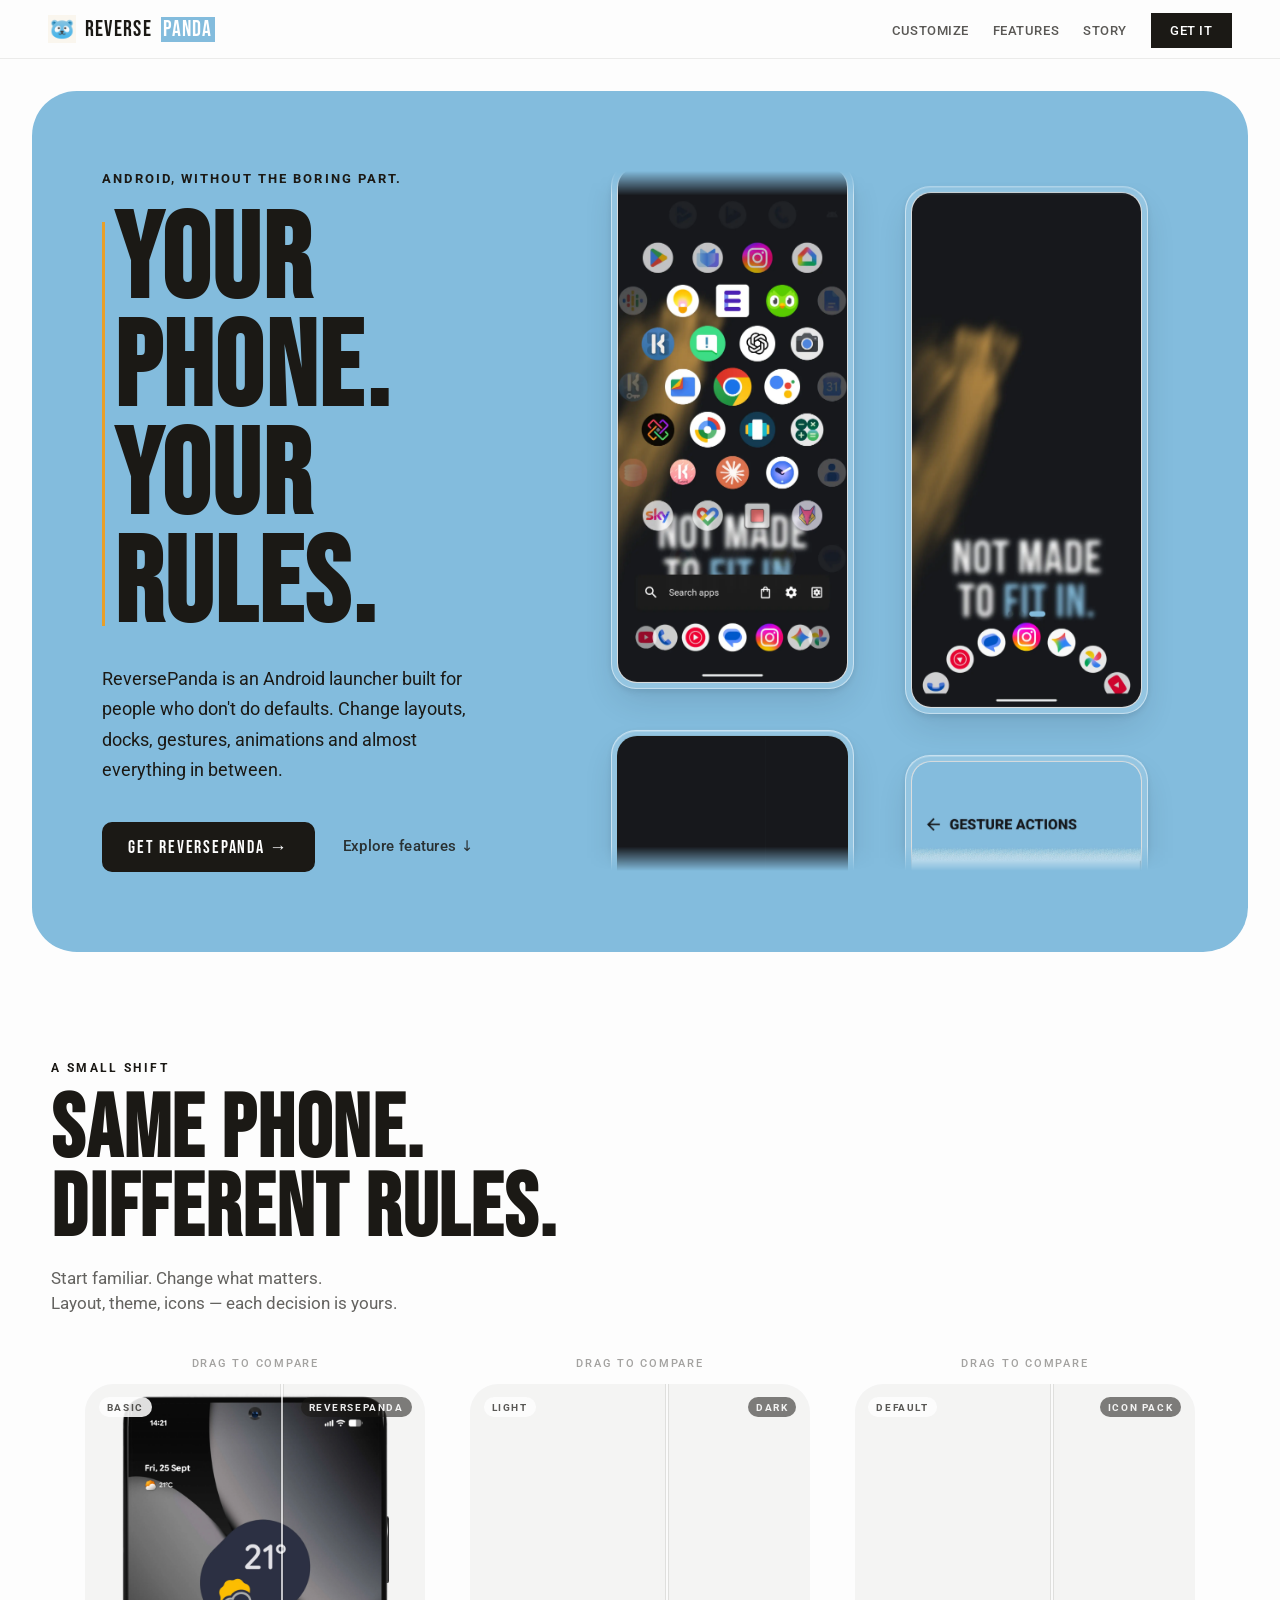
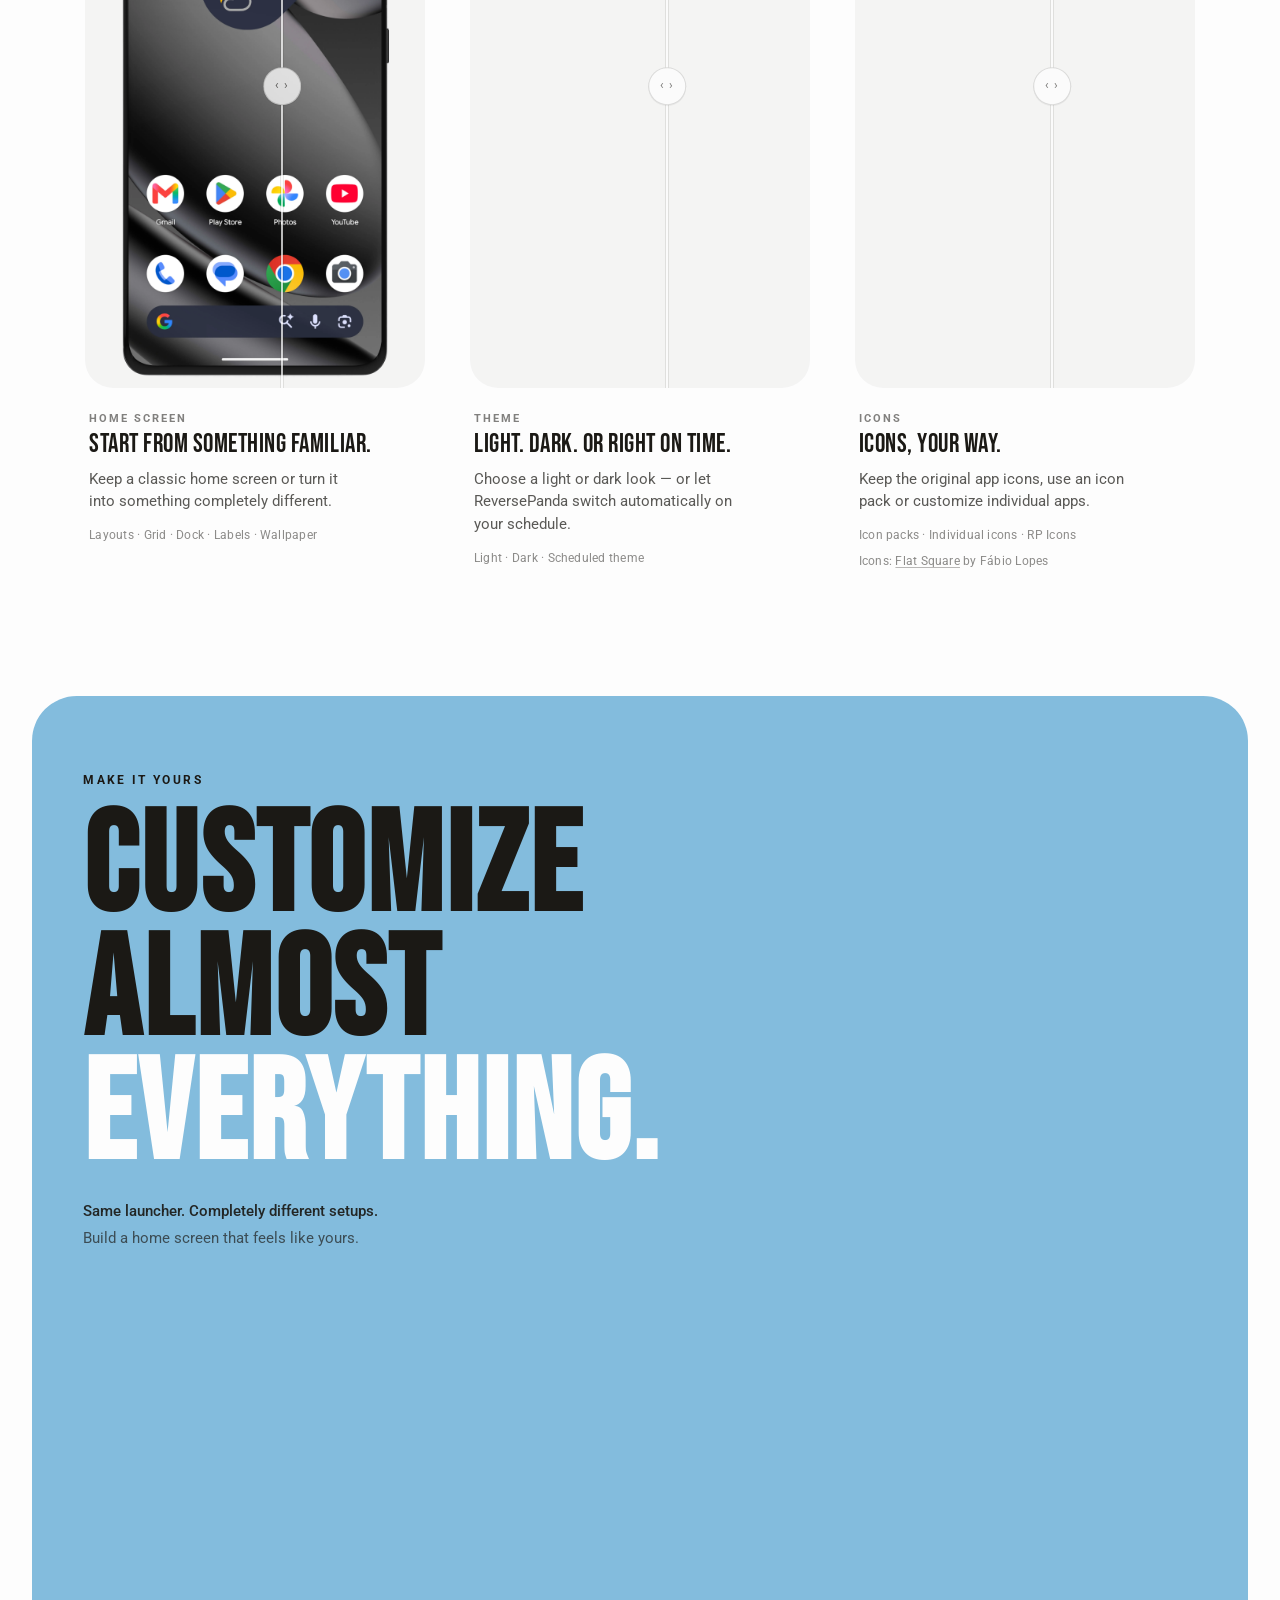
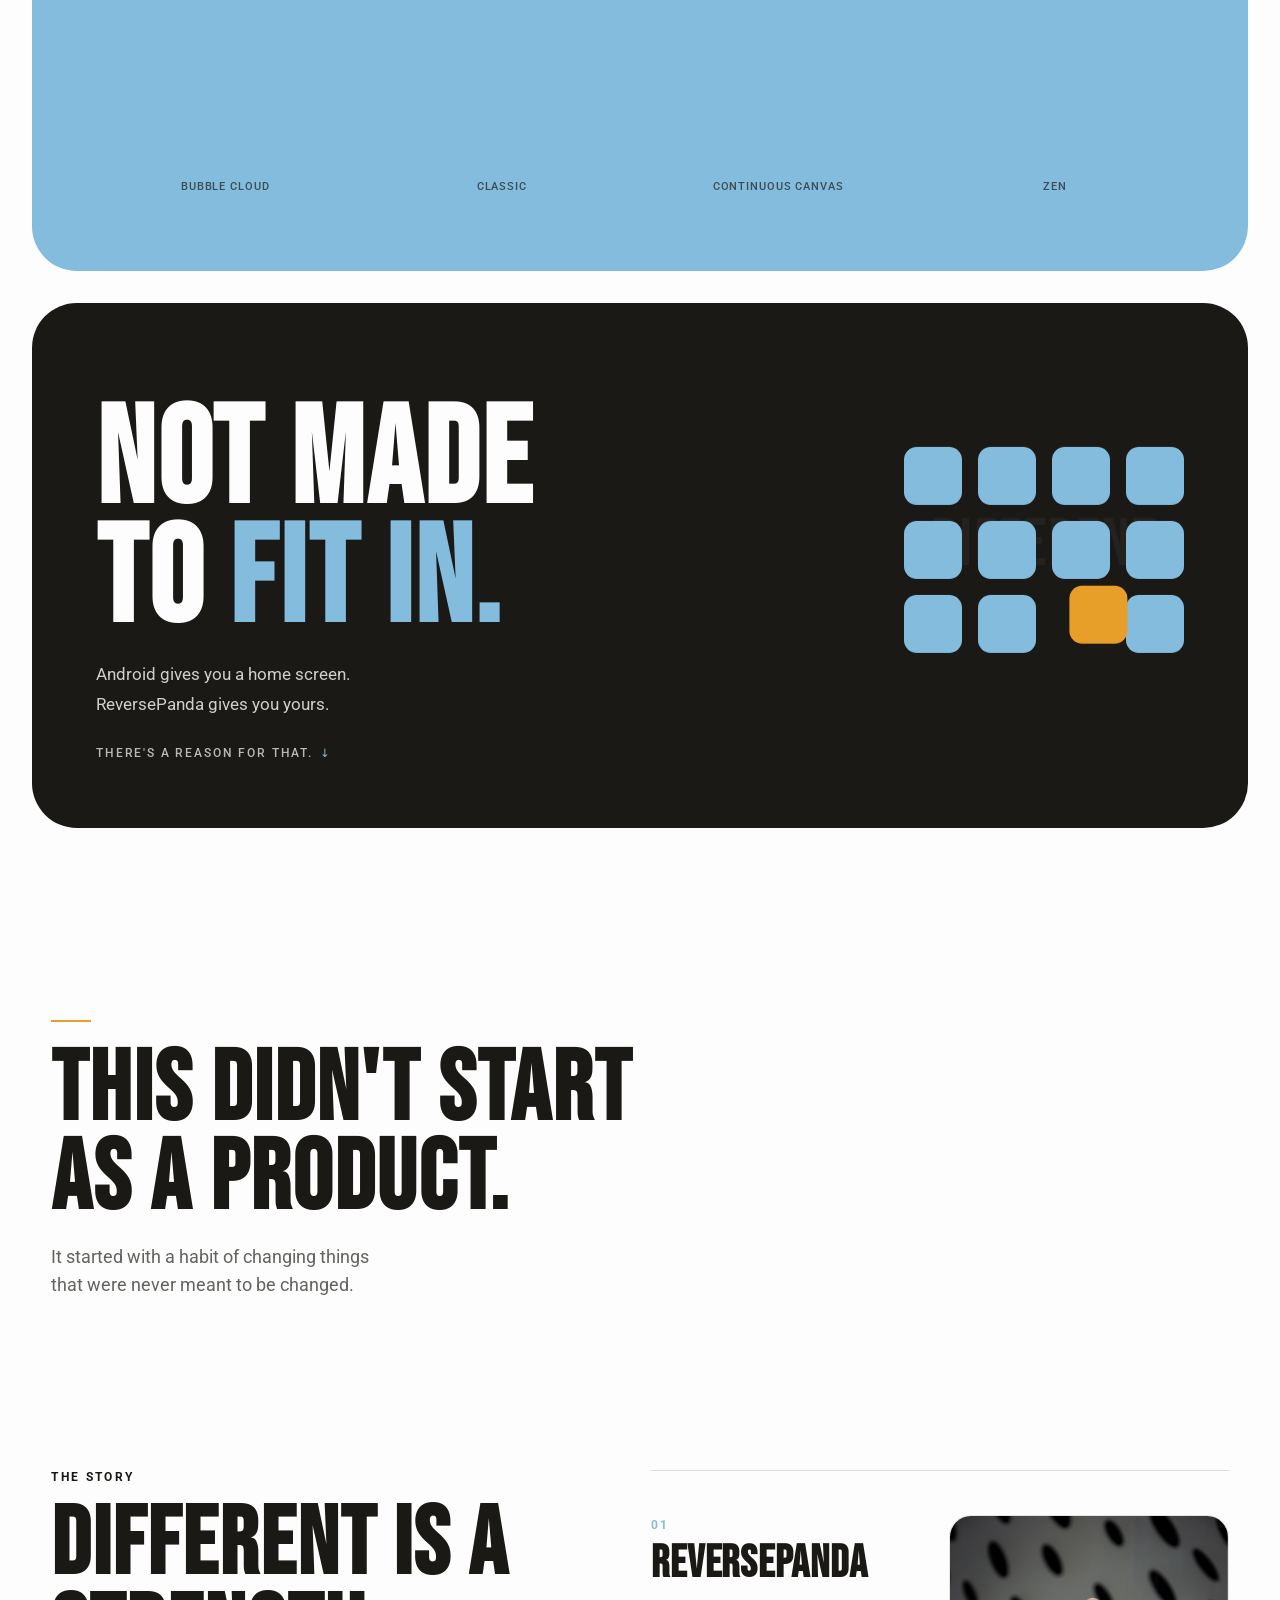
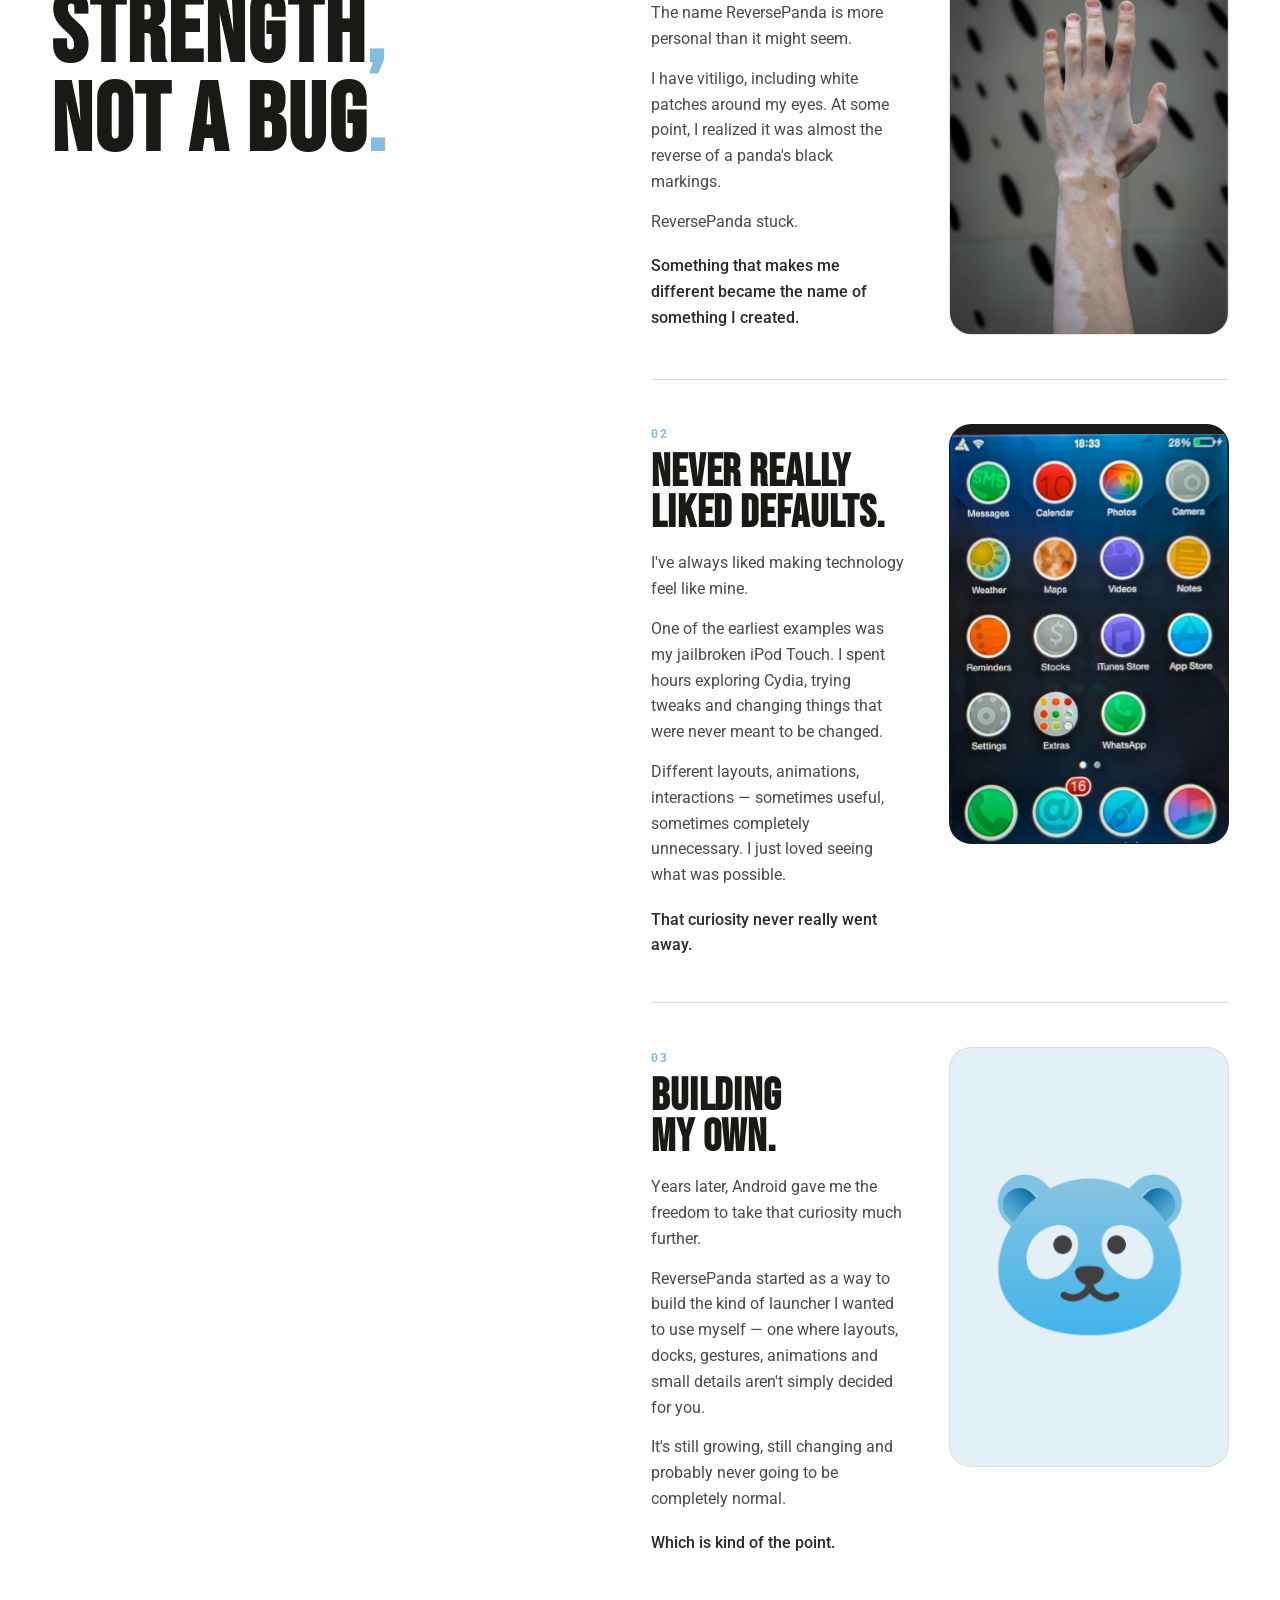
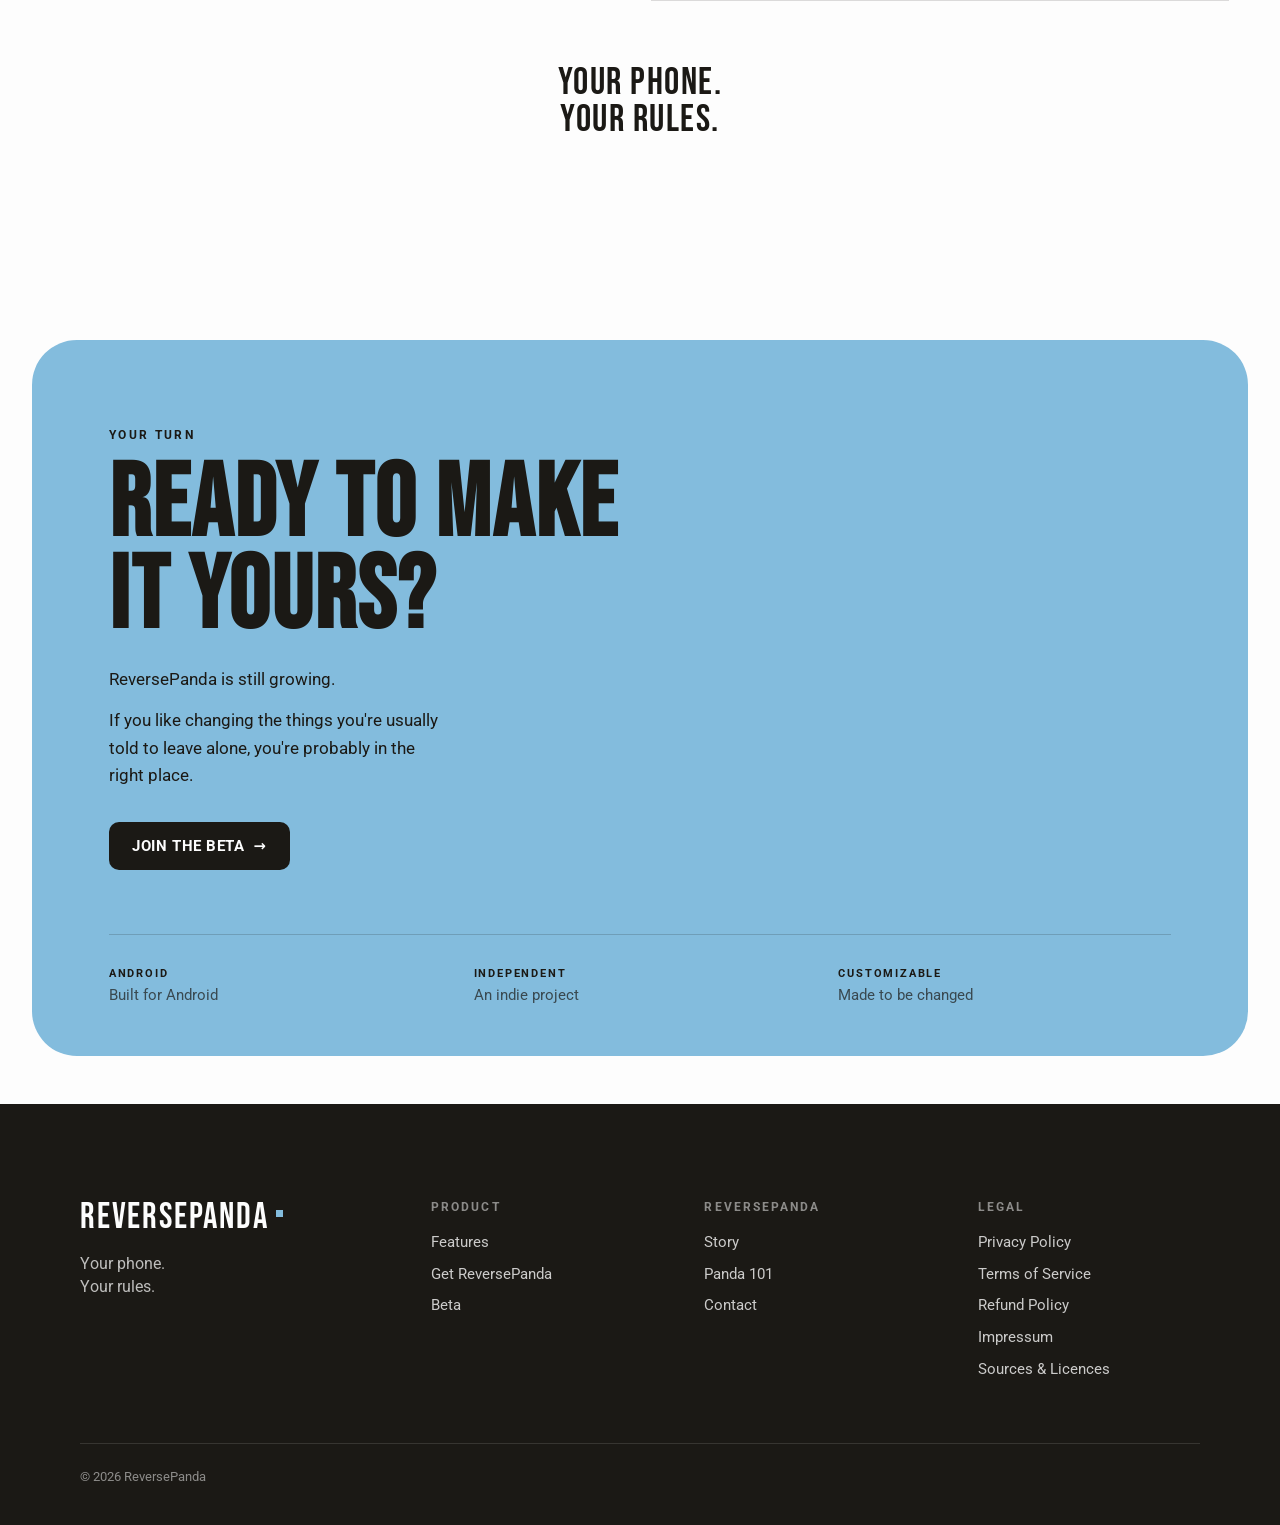
==== index.html @ a8853a71 "feat: add terms of service and refund policy for one-time Pro purchase Co-authored-by: Cursor <curso" ====
<!DOCTYPE html>
<html lang="en">
<head>
  <meta charset="UTF-8">
  <meta name="viewport" content="width=device-width, initial-scale=1.0">
  <title>ReversePanda – Your Phone. Your Rules.</title>
  <meta name="description" content="ReversePanda is an Android launcher built for people who don't do defaults. Change layouts, docks, gestures, animations and almost everything in between.">
  <meta name="theme-color" content="#FDFDFD">
  <link rel="icon" type="image/png" href="assets/logo/reverse-panda-logo.png">
  <link rel="apple-touch-icon" href="assets/logo/reverse-panda-logo.png">
  <link rel="preload" href="assets/fonts/bebasneue-JTUSjIg69CK48gW7PXoo9Wlhyw.woff2" as="font" type="font/woff2" crossorigin>
  <link rel="preload" href="assets/fonts/roboto-KFO7CnqEu92Fr1ME7kSn66aGLdTylUAMa3yUBA.woff2" as="font" type="font/woff2" crossorigin>
  <link rel="stylesheet" href="assets/fonts/fonts.css">
  <link rel="stylesheet" href="styles.css">
  <script>document.documentElement.classList.add("js");</script>
</head>
<body>

  <a class="skip-link" href="#main-content">Skip to content</a>

  <header class="site-header" id="top">
    <nav class="primary-nav" id="primary-nav" aria-label="Primary">
      <a href="#top" class="nav-logo">
        <img src="assets/logo/reverse-panda-logo.png" alt="ReversePanda logo">
        REVERSE<span class="brand-panda">PANDA</span>
      </a>
      <ul class="nav-links">
        <li><a href="#showcase">Customize</a></li>
        <li><a href="#compare">Features</a></li>
        <li><a href="#story">Story</a></li>
        <li><a href="#download" class="nav-cta">Get it</a></li>
      </ul>
      <button class="nav-toggle" type="button" aria-expanded="false" aria-controls="mobile-nav">Menu</button>
    </nav>
    <div class="mobile-nav" id="mobile-nav" hidden>
      <a href="#showcase">Customize</a>
      <a href="#compare">Features</a>
      <a href="#story">Story</a>
      <a href="#download">Get it</a>
    </div>
  </header>

  <main id="main-content">

    <!-- 1–2. HERO -->
    <section class="hero" id="hero" aria-labelledby="hero-heading">
      <div class="hero__layout">
        <div class="hero__copy">
          <p class="hero-eyebrow reveal-soft" data-reveal="soft">ANDROID, WITHOUT THE BORING PART.</p>
          <h1 class="hero-title" id="hero-heading">
            YOUR PHONE.<br>YOUR RULES.
          </h1>
          <p class="hero-sub reveal-soft" data-reveal="soft" data-reveal-delay="80">
            ReversePanda is an Android launcher built for people who don't do defaults.
            Change layouts, docks, gestures, animations and almost everything in between.
          </p>
          <div class="hero-actions reveal-soft" data-reveal="soft" data-reveal-delay="140">
            <a href="#download" class="btn-primary">GET REVERSEPANDA <span aria-hidden="true">→</span></a>
            <a href="#compare" class="btn-text">Explore features ↓</a>
          </div>
        </div>

        <div class="hero__visual reveal" data-reveal data-reveal-delay="100">
          <div class="hero-wall" aria-hidden="true" data-reveal-drift data-drift-amount="14">
            <div class="hero-wall__mask">
              <div class="hero-col hero-col--down">
                <div class="hero-col__track" data-hero-track="left"></div>
              </div>
              <div class="hero-col hero-col--up">
                <div class="hero-col__track" data-hero-track="right"></div>
              </div>
            </div>
          </div>
        </div>
      </div>
    </section>

    <!-- LIGHT / DARK COMPARE -->
    <section class="compare" id="compare" aria-labelledby="compare-heading">
      <header class="compare__intro reveal-stagger">
        <p class="compare__label reveal-item reveal-soft" data-reveal="soft">A SMALL SHIFT</p>
        <h2 class="compare__title reveal-item reveal-heading" id="compare-heading" data-reveal="heading">
          SAME PHONE.<br>DIFFERENT RULES.
        </h2>
        <p class="compare__lead reveal-item reveal-soft" data-reveal="soft">
          Start familiar. Change what matters.<br>
          Layout, theme, icons — each decision is yours.
        </p>
      </header>

      <div class="compare__grid">
      <div class="theme-compare reveal" data-theme-compare data-compare-target="ReversePanda" data-reveal data-reveal-delay="80">
        <p class="theme-compare__hint" aria-hidden="true">DRAG TO COMPARE</p>

        <div class="theme-compare__stage">
          <img
            class="theme-compare__img theme-compare__img--light"
            src="assets/mockups/homescreen/showcase_hs_basic.webp"
            alt="Basic Android home screen"
            width="3456"
            height="6144"
            decoding="async"
            loading="lazy"
          >
          <img
            class="theme-compare__img theme-compare__img--dark"
            src="assets/mockups/homescreen/showcase_hs_rp.webp"
            alt=""
            width="3456"
            height="6144"
            decoding="async"
            loading="lazy"
            aria-hidden="true"
          >

          <span class="theme-compare__side theme-compare__side--light" aria-hidden="true">BASIC</span>
          <span class="theme-compare__side theme-compare__side--dark" aria-hidden="true">REVERSEPANDA</span>

          <div class="theme-compare__divider" aria-hidden="true">
            <span class="theme-compare__handle">
              <span class="theme-compare__arrows" aria-hidden="true">‹ ›</span>
            </span>
          </div>

          <label class="theme-compare__range-label">
            <span class="visually-hidden">Compare a basic home screen with ReversePanda</span>
            <input
              class="theme-compare__range"
              type="range"
              min="0"
              max="100"
              value="50"
              step="1"
              data-theme-compare-range
              aria-valuemin="0"
              aria-valuemax="100"
              aria-valuenow="50"
              aria-valuetext="50 percent toward ReversePanda"
            >
          </label>
        </div>

        <div class="compare-info" data-compare-info>
          <p class="compare-info__label">HOME SCREEN</p>
          <h3 class="compare-info__title">START FROM SOMETHING FAMILIAR.</h3>
          <p class="compare-info__desc">Keep a classic home screen or turn it into something completely different.</p>
          <p class="compare-info__meta">Layouts · Grid · Dock · Labels · Wallpaper</p>
        </div>
      </div>

      <div class="theme-compare reveal" data-theme-compare data-compare-target="Dark Mode" data-reveal data-reveal-delay="160">
        <p class="theme-compare__hint" aria-hidden="true">DRAG TO COMPARE</p>

        <div class="theme-compare__stage">
          <img
            class="theme-compare__img theme-compare__img--light"
            src="assets/mockups/theme/showcase-ligh-mode.webp"
            alt="ReversePanda home screen in Light Mode"
            width="1080"
            height="1920"
            decoding="async"
            fetchpriority="low"
          >
          <img
            class="theme-compare__img theme-compare__img--dark"
            src="assets/mockups/theme/showcase_dark_mode.webp"
            alt=""
            width="1080"
            height="1920"
            decoding="async"
            fetchpriority="low"
            aria-hidden="true"
            data-theme-compare-dark
          >

          <span class="theme-compare__side theme-compare__side--light" aria-hidden="true">LIGHT</span>
          <span class="theme-compare__side theme-compare__side--dark" aria-hidden="true">DARK</span>

          <div class="theme-compare__divider" data-theme-compare-divider aria-hidden="true">
            <span class="theme-compare__handle" data-theme-compare-handle>
              <span class="theme-compare__arrows" aria-hidden="true">‹ ›</span>
            </span>
          </div>

          <label class="theme-compare__range-label">
            <span class="visually-hidden">Compare Light and Dark Mode</span>
            <input
              class="theme-compare__range"
              type="range"
              min="0"
              max="100"
              value="50"
              step="1"
              data-theme-compare-range
              aria-valuemin="0"
              aria-valuemax="100"
              aria-valuenow="50"
              aria-valuetext="50 percent toward Dark Mode"
            >
          </label>
        </div>

        <div class="compare-info" data-compare-info>
          <p class="compare-info__label">THEME</p>
          <h3 class="compare-info__title">LIGHT. DARK. OR RIGHT ON TIME.</h3>
          <p class="compare-info__desc">Choose a light or dark look — or let ReversePanda switch automatically on your schedule.</p>
          <p class="compare-info__meta">Light · Dark · Scheduled theme</p>
        </div>
      </div>

      <div class="theme-compare theme-compare--zoomed reveal" style="--compare-zoom: 1.18" data-theme-compare data-compare-target="the Flat Square icon pack" data-reveal data-reveal-delay="240">
        <p class="theme-compare__hint" aria-hidden="true">DRAG TO COMPARE</p>

        <div class="theme-compare__stage">
          <img
            class="theme-compare__img theme-compare__img--light"
            src="assets/mockups/icon%20pack/showcase-hs-icon-pack-default.webp"
            alt="ReversePanda home screen with default icons"
            width="3456"
            height="6144"
            decoding="async"
            loading="lazy"
          >
          <img
            class="theme-compare__img theme-compare__img--dark"
            src="assets/mockups/icon%20pack/showcase-hs-icon-pack.webp"
            alt=""
            width="3456"
            height="6144"
            decoding="async"
            loading="lazy"
            aria-hidden="true"
          >

          <span class="theme-compare__side theme-compare__side--light" aria-hidden="true">DEFAULT</span>
          <span class="theme-compare__side theme-compare__side--dark" aria-hidden="true">ICON PACK</span>

          <div class="theme-compare__divider" aria-hidden="true">
            <span class="theme-compare__handle">
              <span class="theme-compare__arrows" aria-hidden="true">‹ ›</span>
            </span>
          </div>

          <label class="theme-compare__range-label">
            <span class="visually-hidden">Compare default icons with the Flat Square icon pack</span>
            <input
              class="theme-compare__range"
              type="range"
              min="0"
              max="100"
              value="50"
              step="1"
              data-theme-compare-range
              aria-valuemin="0"
              aria-valuemax="100"
              aria-valuenow="50"
              aria-valuetext="50 percent toward the Flat Square icon pack"
            >
          </label>
        </div>

        <div class="compare-info" data-compare-info>
          <p class="compare-info__label">ICONS</p>
          <h3 class="compare-info__title">ICONS, YOUR WAY.</h3>
          <p class="compare-info__desc">Keep the original app icons, use an icon pack or customize individual apps.</p>
          <p class="compare-info__meta">Icon packs · Individual icons · RP Icons</p>
        </div>

        <p class="theme-compare__credit">
          Icons:
          <a href="https://play.google.com/store/apps/details?id=com.fabio.flat.squircle.iconpack" target="_blank" rel="noopener noreferrer">Flat Square</a>
          by Fábio Lopes
        </p>
      </div>
      </div>
    </section>

    <!-- PRODUCT SHOWCASE -->
    <section class="showcase" id="showcase" aria-labelledby="showcase-heading">
      <div class="showcase__shell">
        <header class="showcase__intro reveal-stagger">
          <p class="showcase__label reveal-item reveal-soft" data-reveal="soft">MAKE IT YOURS</p>
          <h2 class="showcase__title reveal-item reveal-heading" id="showcase-heading" data-reveal="heading">
            CUSTOMIZE<br>ALMOST<br><span class="showcase__title-light">EVERYTHING.</span>
          </h2>
          <p class="showcase__copy reveal-item reveal-soft" data-reveal="soft">
            <span class="showcase__copy-primary">Same launcher. Completely different setups.</span>
            <span class="showcase__copy-secondary">Build a home screen that feels like yours.</span>
          </p>
        </header>
        <div class="showcase-gallery" data-showcase-gallery data-reveal-drift data-drift-amount="16" aria-label="Launcher setup examples"></div>
      </div>
    </section>

    <!-- REVERSEPANDA MANIFESTO -->
    <section class="manifesto" id="way" aria-labelledby="manifesto-heading">
      <div class="manifesto__shell">
        <div class="manifesto__layout">
          <header class="manifesto__intro reveal-stagger">
            <p class="manifesto__label reveal-item reveal-soft" data-reveal="soft">THE REVERSEPANDA WAY</p>
            <h2 class="manifesto__title reveal-item reveal-heading" id="manifesto-heading" data-reveal="heading">
              NOT MADE<br>
              TO <span class="manifesto__title-accent">FIT IN.</span>
            </h2>
            <p class="manifesto__copy reveal-item reveal-soft" data-reveal="soft">
              <span class="manifesto__copy-line">Android gives you a home screen.</span>
              <span class="manifesto__copy-line">ReversePanda gives you yours.</span>
            </p>
          </header>

          <div class="manifesto__aside reveal" aria-hidden="true" data-reveal="fade-left" data-reveal-delay="80">
            <span class="manifesto__bg-word">DIFFERENT</span>
            <div class="manifesto__grid" data-reveal-drift data-drift-amount="12">
              <span class="manifesto__dot"></span>
              <span class="manifesto__dot"></span>
              <span class="manifesto__dot"></span>
              <span class="manifesto__dot"></span>
              <span class="manifesto__dot"></span>
              <span class="manifesto__dot"></span>
              <span class="manifesto__dot"></span>
              <span class="manifesto__dot"></span>
              <span class="manifesto__dot"></span>
              <span class="manifesto__dot"></span>
              <span class="manifesto__dot is-empty"></span>
              <span class="manifesto__dot"></span>
              <span class="manifesto__dot is-break"></span>
            </div>
          </div>

          <a class="manifesto__continue reveal-soft" href="#story" data-reveal="soft" data-reveal-delay="160">
            THERE'S A REASON FOR THAT. <span class="manifesto__continue-arrow" aria-hidden="true">↓</span>
          </a>
        </div>
      </div>
    </section>

    <!-- STORY BRIDGE -->
    <section class="story-bridge" aria-labelledby="story-bridge-heading">
      <div class="story-bridge__inner reveal-stagger">
        <span class="story-bridge__accent reveal-item" data-reveal aria-hidden="true"></span>
        <h2 class="story-bridge__title reveal-item reveal-heading" id="story-bridge-heading" data-reveal="heading">
          THIS DIDN'T START<br>AS A PRODUCT.
        </h2>
        <p class="story-bridge__copy reveal-item reveal-soft" data-reveal="soft">
          It started with a habit of changing things that were never meant to be changed.
        </p>
      </div>
    </section>

    <!-- STORY -->
    <section class="story" id="story" aria-labelledby="story-heading">
      <div class="story__layout">
        <header class="story__intro reveal-stagger">
          <p class="story__label reveal-item reveal-soft" data-reveal="soft">THE STORY</p>
          <h2 class="story__title reveal-item reveal-heading" id="story-heading" data-reveal="heading">
            DIFFERENT IS A<br>
            STRENGTH<span class="story__title-mark">,</span><br>
            NOT A BUG<span class="story__title-mark">.</span>
          </h2>
        </header>

        <div class="story__chapters">
          <article class="story-chapter reveal" data-reveal>
            <div class="story-chapter__content">
              <p class="story-chapter__num">01</p>
              <h3 class="story-chapter__title">REVERSEPANDA</h3>
              <div class="story-chapter__copy">
                <p>The name ReversePanda is more personal than it might seem.</p>
                <p>I have vitiligo, including white patches around my eyes. At some point, I realized it was almost the reverse of a panda's black markings.</p>
                <p>ReversePanda stuck.</p>
                <p class="story-chapter__quiet">Something that makes me different became the name of something I created.</p>
              </div>
            </div>
            <figure class="story-image story-image--photo">
              <img
                src="assets/about/vitiligo-hand.jpg"
                alt="Hand and forearm with vitiligo, showing light patches of skin against a patterned background"
                width="680"
                height="850"
                loading="lazy"
                decoding="async"
                data-reveal-drift
                data-drift-amount="20"
              >
            </figure>
          </article>

          <article class="story-chapter reveal" data-reveal>
            <div class="story-chapter__content">
              <p class="story-chapter__num">02</p>
              <h3 class="story-chapter__title">NEVER REALLY<br>LIKED DEFAULTS.</h3>
              <div class="story-chapter__copy">
                <p>I've always liked making technology feel like mine.</p>
                <p>One of the earliest examples was my jailbroken iPod Touch. I spent hours exploring Cydia, trying tweaks and changing things that were never meant to be changed.</p>
                <p>Different layouts, animations, interactions — sometimes useful, sometimes completely unnecessary. I just loved seeing what was possible.</p>
                <p class="story-chapter__quiet">That curiosity never really went away.</p>
              </div>
            </div>
            <figure class="story-image story-image--shot">
              <img
                src="assets/about/iphone4-screenshot.jpg"
                alt="Old iPhone home screen screenshot from early customization experiments"
                width="640"
                height="960"
                loading="lazy"
                decoding="async"
                data-reveal-drift
                data-drift-amount="18"
              >
            </figure>
          </article>

          <article class="story-chapter reveal" data-reveal>
            <div class="story-chapter__content">
              <p class="story-chapter__num">03</p>
              <h3 class="story-chapter__title">BUILDING<br>MY OWN.</h3>
              <div class="story-chapter__copy">
                <p>Years later, Android gave me the freedom to take that curiosity much further.</p>
                <p>ReversePanda started as a way to build the kind of launcher I wanted to use myself — one where layouts, docks, gestures, animations and small details aren't simply decided for you.</p>
                <p>It's still growing, still changing and probably never going to be completely normal.</p>
                <p class="story-chapter__quiet">Which is kind of the point.</p>
              </div>
            </div>
            <figure class="story-image story-image--logo">
              <img
                src="assets/logo/reverse-panda-logo-clear.png"
                alt="ReversePanda logo"
                width="512"
                height="512"
                loading="lazy"
                decoding="async"
                data-reveal-drift
                data-drift-amount="12"
              >
            </figure>
          </article>
        </div>
      </div>

      <p class="story__close reveal-heading" data-reveal="heading">YOUR PHONE.<br>YOUR RULES.</p>
    </section>

    <!-- FINAL CTA -->
    <section class="final-cta" id="download" aria-labelledby="cta-heading">
      <div class="final-cta__shell">
        <div class="final-cta__layout">
          <div class="final-cta__copy reveal-stagger">
            <p class="final-cta__label reveal-item reveal-soft" data-reveal="soft">YOUR TURN</p>
            <h2 class="final-cta__title reveal-item reveal-heading" id="cta-heading" data-reveal="heading">
              READY TO MAKE<br>IT YOURS?
            </h2>
            <p class="final-cta__lead reveal-item reveal-soft" data-reveal="soft">
              ReversePanda is still growing.
            </p>
            <p class="final-cta__lead final-cta__lead--follow reveal-item reveal-soft" data-reveal="soft">
              If you like changing the things you're usually told to leave alone,
              you're probably in the right place.
            </p>
            <a
              class="final-cta__button reveal-item"
              data-reveal
              href="mailto:support@reverse-panda.ch?subject=ReversePanda%20Beta"
            >
              JOIN THE BETA <span class="final-cta__button-arrow" aria-hidden="true">→</span>
            </a>
          </div>

        </div>

        <ul class="final-cta__facts reveal-soft" data-reveal="soft" data-reveal-delay="120">
          <li>
            <span class="final-cta__fact-label">ANDROID</span>
            <span class="final-cta__fact-text">Built for Android</span>
          </li>
          <li>
            <span class="final-cta__fact-label">INDEPENDENT</span>
            <span class="final-cta__fact-text">An indie project</span>
          </li>
          <li>
            <span class="final-cta__fact-label">CUSTOMIZABLE</span>
            <span class="final-cta__fact-text">Made to be changed</span>
          </li>
        </ul>
      </div>
    </section>

  </main>

  <footer class="site-footer">
    <div class="site-footer__inner">
      <div class="site-footer__grid">
        <div class="site-footer__brand">
          <a class="site-footer__wordmark" href="#top">
            REVERSEPANDA
            <span class="site-footer__mark" aria-hidden="true"></span>
          </a>
          <p class="site-footer__tagline">Your phone.<br>Your rules.</p>
        </div>

        <nav class="site-footer__col" aria-labelledby="footer-heading-product">
          <h2 class="site-footer__heading" id="footer-heading-product">Product</h2>
          <ul class="site-footer__links">
            <li><a href="#compare">Features</a></li>
            <li><a href="#download">Get ReversePanda</a></li>
            <li>
              <a href="mailto:support@reverse-panda.ch?subject=ReversePanda%20Beta">Beta</a>
            </li>
          </ul>
        </nav>

        <nav class="site-footer__col" aria-labelledby="footer-heading-rp">
          <h2 class="site-footer__heading" id="footer-heading-rp">ReversePanda</h2>
          <ul class="site-footer__links">
            <li><a href="#story">Story</a></li>
            <li><a href="/panda-101.html">Panda 101</a></li>
            <li><a href="contact.html">Contact</a></li>
          </ul>
        </nav>

        <nav class="site-footer__col" aria-labelledby="footer-heading-legal">
          <h2 class="site-footer__heading" id="footer-heading-legal">Legal</h2>
          <ul class="site-footer__links">
            <li><a href="/privacy.html">Privacy Policy</a></li>
            <li><a href="/terms.html">Terms of Service</a></li>
            <li><a href="/refunds.html">Refund Policy</a></li>
            <li><a href="/impressum.html">Impressum</a></li>
            <li><a href="/licenses">Sources &amp; Licences</a></li>
          </ul>
        </nav>
      </div>

      <div class="site-footer__bottom">
        <p class="site-footer__copy">© 2026 ReversePanda</p>
      </div>
    </div>
  </footer>

  <script src="previews.js"></script>
  <script src="script.js"></script>
</body>
</html>
---- assets/fonts/fonts.css ----
/* Self-hosted Bebas Neue and Roboto (SIL Open Font License 1.1, see OFL-*.txt). */
/* latin-ext */
@font-face {
  font-family: 'Bebas Neue';
  font-style: normal;
  font-weight: 400;
  font-display: swap;
  src: url(bebasneue-JTUSjIg69CK48gW7PXoo9Wdhyzbi.woff2) format('woff2');
  unicode-range: U+0100-02BA, U+02BD-02C5, U+02C7-02CC, U+02CE-02D7, U+02DD-02FF, U+0304, U+0308, U+0329, U+1D00-1DBF, U+1E00-1E9F, U+1EF2-1EFF, U+2020, U+20A0-20AB, U+20AD-20C0, U+2113, U+2C60-2C7F, U+A720-A7FF;
}
/* latin */
@font-face {
  font-family: 'Bebas Neue';
  font-style: normal;
  font-weight: 400;
  font-display: swap;
  src: url(bebasneue-JTUSjIg69CK48gW7PXoo9Wlhyw.woff2) format('woff2');
  unicode-range: U+0000-00FF, U+0131, U+0152-0153, U+02BB-02BC, U+02C6, U+02DA, U+02DC, U+0304, U+0308, U+0329, U+2000-206F, U+20AC, U+2122, U+2191, U+2193, U+2212, U+2215, U+FEFF, U+FFFD;
}
/* cyrillic-ext */
@font-face {
  font-family: 'Roboto';
  font-style: normal;
  font-weight: 400;
  font-stretch: 100%;
  font-display: swap;
  src: url(roboto-KFO7CnqEu92Fr1ME7kSn66aGLdTylUAMa3GUBGEe.woff2) format('woff2');
  unicode-range: U+0460-052F, U+1C80-1C8A, U+20B4, U+2DE0-2DFF, U+A640-A69F, U+FE2E-FE2F;
}
/* cyrillic */
@font-face {
  font-family: 'Roboto';
  font-style: normal;
  font-weight: 400;
  font-stretch: 100%;
  font-display: swap;
  src: url(roboto-KFO7CnqEu92Fr1ME7kSn66aGLdTylUAMa3iUBGEe.woff2) format('woff2');
  unicode-range: U+0301, U+0400-045F, U+0490-0491, U+04B0-04B1, U+2116;
}
/* greek-ext */
@font-face {
  font-family: 'Roboto';
  font-style: normal;
  font-weight: 400;
  font-stretch: 100%;
  font-display: swap;
  src: url(roboto-KFO7CnqEu92Fr1ME7kSn66aGLdTylUAMa3CUBGEe.woff2) format('woff2');
  unicode-range: U+1F00-1FFF;
}
/* greek */
@font-face {
  font-family: 'Roboto';
  font-style: normal;
  font-weight: 400;
  font-stretch: 100%;
  font-display: swap;
  src: url(roboto-KFO7CnqEu92Fr1ME7kSn66aGLdTylUAMa3-UBGEe.woff2) format('woff2');
  unicode-range: U+0370-0377, U+037A-037F, U+0384-038A, U+038C, U+038E-03A1, U+03A3-03FF;
}
/* math */
@font-face {
  font-family: 'Roboto';
  font-style: normal;
  font-weight: 400;
  font-stretch: 100%;
  font-display: swap;
  src: url(roboto-KFO7CnqEu92Fr1ME7kSn66aGLdTylUAMawCUBGEe.woff2) format('woff2');
  unicode-range: U+0302-0303, U+0305, U+0307-0308, U+0310, U+0312, U+0315, U+031A, U+0326-0327, U+032C, U+032F-0330, U+0332-0333, U+0338, U+033A, U+0346, U+034D, U+0391-03A1, U+03A3-03A9, U+03B1-03C9, U+03D1, U+03D5-03D6, U+03F0-03F1, U+03F4-03F5, U+2016-2017, U+2034-2038, U+203C, U+2040, U+2043, U+2047, U+2050, U+2057, U+205F, U+2070-2071, U+2074-208E, U+2090-209C, U+20D0-20DC, U+20E1, U+20E5-20EF, U+2100-2112, U+2114-2115, U+2117-2121, U+2123-214F, U+2190, U+2192, U+2194-21AE, U+21B0-21E5, U+21F1-21F2, U+21F4-2211, U+2213-2214, U+2216-22FF, U+2308-230B, U+2310, U+2319, U+231C-2321, U+2336-237A, U+237C, U+2395, U+239B-23B7, U+23D0, U+23DC-23E1, U+2474-2475, U+25AF, U+25B3, U+25B7, U+25BD, U+25C1, U+25CA, U+25CC, U+25FB, U+266D-266F, U+27C0-27FF, U+2900-2AFF, U+2B0E-2B11, U+2B30-2B4C, U+2BFE, U+3030, U+FF5B, U+FF5D, U+1D400-1D7FF, U+1EE00-1EEFF;
}
/* symbols */
@font-face {
  font-family: 'Roboto';
  font-style: normal;
  font-weight: 400;
  font-stretch: 100%;
  font-display: swap;
  src: url(roboto-KFO7CnqEu92Fr1ME7kSn66aGLdTylUAMaxKUBGEe.woff2) format('woff2');
  unicode-range: U+0001-000C, U+000E-001F, U+007F-009F, U+20DD-20E0, U+20E2-20E4, U+2150-218F, U+2190, U+2192, U+2194-2199, U+21AF, U+21E6-21F0, U+21F3, U+2218-2219, U+2299, U+22C4-22C6, U+2300-243F, U+2440-244A, U+2460-24FF, U+25A0-27BF, U+2800-28FF, U+2921-2922, U+2981, U+29BF, U+29EB, U+2B00-2BFF, U+4DC0-4DFF, U+FFF9-FFFB, U+10140-1018E, U+10190-1019C, U+101A0, U+101D0-101FD, U+102E0-102FB, U+10E60-10E7E, U+1D2C0-1D2D3, U+1D2E0-1D37F, U+1F000-1F0FF, U+1F100-1F1AD, U+1F1E6-1F1FF, U+1F30D-1F30F, U+1F315, U+1F31C, U+1F31E, U+1F320-1F32C, U+1F336, U+1F378, U+1F37D, U+1F382, U+1F393-1F39F, U+1F3A7-1F3A8, U+1F3AC-1F3AF, U+1F3C2, U+1F3C4-1F3C6, U+1F3CA-1F3CE, U+1F3D4-1F3E0, U+1F3ED, U+1F3F1-1F3F3, U+1F3F5-1F3F7, U+1F408, U+1F415, U+1F41F, U+1F426, U+1F43F, U+1F441-1F442, U+1F444, U+1F446-1F449, U+1F44C-1F44E, U+1F453, U+1F46A, U+1F47D, U+1F4A3, U+1F4B0, U+1F4B3, U+1F4B9, U+1F4BB, U+1F4BF, U+1F4C8-1F4CB, U+1F4D6, U+1F4DA, U+1F4DF, U+1F4E3-1F4E6, U+1F4EA-1F4ED, U+1F4F7, U+1F4F9-1F4FB, U+1F4FD-1F4FE, U+1F503, U+1F507-1F50B, U+1F50D, U+1F512-1F513, U+1F53E-1F54A, U+1F54F-1F5FA, U+1F610, U+1F650-1F67F, U+1F687, U+1F68D, U+1F691, U+1F694, U+1F698, U+1F6AD, U+1F6B2, U+1F6B9-1F6BA, U+1F6BC, U+1F6C6-1F6CF, U+1F6D3-1F6D7, U+1F6E0-1F6EA, U+1F6F0-1F6F3, U+1F6F7-1F6FC, U+1F700-1F7FF, U+1F800-1F80B, U+1F810-1F847, U+1F850-1F859, U+1F860-1F887, U+1F890-1F8AD, U+1F8B0-1F8BB, U+1F8C0-1F8C1, U+1F900-1F90B, U+1F93B, U+1F946, U+1F984, U+1F996, U+1F9E9, U+1FA00-1FA6F, U+1FA70-1FA7C, U+1FA80-1FA89, U+1FA8F-1FAC6, U+1FACE-1FADC, U+1FADF-1FAE9, U+1FAF0-1FAF8, U+1FB00-1FBFF;
}
/* vietnamese */
@font-face {
  font-family: 'Roboto';
  font-style: normal;
  font-weight: 400;
  font-stretch: 100%;
  font-display: swap;
  src: url(roboto-KFO7CnqEu92Fr1ME7kSn66aGLdTylUAMa3OUBGEe.woff2) format('woff2');
  unicode-range: U+0102-0103, U+0110-0111, U+0128-0129, U+0168-0169, U+01A0-01A1, U+01AF-01B0, U+0300-0301, U+0303-0304, U+0308-0309, U+0323, U+0329, U+1EA0-1EF9, U+20AB;
}
/* latin-ext */
@font-face {
  font-family: 'Roboto';
  font-style: normal;
  font-weight: 400;
  font-stretch: 100%;
  font-display: swap;
  src: url(roboto-KFO7CnqEu92Fr1ME7kSn66aGLdTylUAMa3KUBGEe.woff2) format('woff2');
  unicode-range: U+0100-02BA, U+02BD-02C5, U+02C7-02CC, U+02CE-02D7, U+02DD-02FF, U+0304, U+0308, U+0329, U+1D00-1DBF, U+1E00-1E9F, U+1EF2-1EFF, U+2020, U+20A0-20AB, U+20AD-20C0, U+2113, U+2C60-2C7F, U+A720-A7FF;
}
/* latin */
@font-face {
  font-family: 'Roboto';
  font-style: normal;
  font-weight: 400;
  font-stretch: 100%;
  font-display: swap;
  src: url(roboto-KFO7CnqEu92Fr1ME7kSn66aGLdTylUAMa3yUBA.woff2) format('woff2');
  unicode-range: U+0000-00FF, U+0131, U+0152-0153, U+02BB-02BC, U+02C6, U+02DA, U+02DC, U+0304, U+0308, U+0329, U+2000-206F, U+20AC, U+2122, U+2191, U+2193, U+2212, U+2215, U+FEFF, U+FFFD;
}
/* cyrillic-ext */
@font-face {
  font-family: 'Roboto';
  font-style: normal;
  font-weight: 500;
  font-stretch: 100%;
  font-display: swap;
  src: url(roboto-KFO7CnqEu92Fr1ME7kSn66aGLdTylUAMa3GUBGEe.woff2) format('woff2');
  unicode-range: U+0460-052F, U+1C80-1C8A, U+20B4, U+2DE0-2DFF, U+A640-A69F, U+FE2E-FE2F;
}
/* cyrillic */
@font-face {
  font-family: 'Roboto';
  font-style: normal;
  font-weight: 500;
  font-stretch: 100%;
  font-display: swap;
  src: url(roboto-KFO7CnqEu92Fr1ME7kSn66aGLdTylUAMa3iUBGEe.woff2) format('woff2');
  unicode-range: U+0301, U+0400-045F, U+0490-0491, U+04B0-04B1, U+2116;
}
/* greek-ext */
@font-face {
  font-family: 'Roboto';
  font-style: normal;
  font-weight: 500;
  font-stretch: 100%;
  font-display: swap;
  src: url(roboto-KFO7CnqEu92Fr1ME7kSn66aGLdTylUAMa3CUBGEe.woff2) format('woff2');
  unicode-range: U+1F00-1FFF;
}
/* greek */
@font-face {
  font-family: 'Roboto';
  font-style: normal;
  font-weight: 500;
  font-stretch: 100%;
  font-display: swap;
  src: url(roboto-KFO7CnqEu92Fr1ME7kSn66aGLdTylUAMa3-UBGEe.woff2) format('woff2');
  unicode-range: U+0370-0377, U+037A-037F, U+0384-038A, U+038C, U+038E-03A1, U+03A3-03FF;
}
/* math */
@font-face {
  font-family: 'Roboto';
  font-style: normal;
  font-weight: 500;
  font-stretch: 100%;
  font-display: swap;
  src: url(roboto-KFO7CnqEu92Fr1ME7kSn66aGLdTylUAMawCUBGEe.woff2) format('woff2');
  unicode-range: U+0302-0303, U+0305, U+0307-0308, U+0310, U+0312, U+0315, U+031A, U+0326-0327, U+032C, U+032F-0330, U+0332-0333, U+0338, U+033A, U+0346, U+034D, U+0391-03A1, U+03A3-03A9, U+03B1-03C9, U+03D1, U+03D5-03D6, U+03F0-03F1, U+03F4-03F5, U+2016-2017, U+2034-2038, U+203C, U+2040, U+2043, U+2047, U+2050, U+2057, U+205F, U+2070-2071, U+2074-208E, U+2090-209C, U+20D0-20DC, U+20E1, U+20E5-20EF, U+2100-2112, U+2114-2115, U+2117-2121, U+2123-214F, U+2190, U+2192, U+2194-21AE, U+21B0-21E5, U+21F1-21F2, U+21F4-2211, U+2213-2214, U+2216-22FF, U+2308-230B, U+2310, U+2319, U+231C-2321, U+2336-237A, U+237C, U+2395, U+239B-23B7, U+23D0, U+23DC-23E1, U+2474-2475, U+25AF, U+25B3, U+25B7, U+25BD, U+25C1, U+25CA, U+25CC, U+25FB, U+266D-266F, U+27C0-27FF, U+2900-2AFF, U+2B0E-2B11, U+2B30-2B4C, U+2BFE, U+3030, U+FF5B, U+FF5D, U+1D400-1D7FF, U+1EE00-1EEFF;
}
/* symbols */
@font-face {
  font-family: 'Roboto';
  font-style: normal;
  font-weight: 500;
  font-stretch: 100%;
  font-display: swap;
  src: url(roboto-KFO7CnqEu92Fr1ME7kSn66aGLdTylUAMaxKUBGEe.woff2) format('woff2');
  unicode-range: U+0001-000C, U+000E-001F, U+007F-009F, U+20DD-20E0, U+20E2-20E4, U+2150-218F, U+2190, U+2192, U+2194-2199, U+21AF, U+21E6-21F0, U+21F3, U+2218-2219, U+2299, U+22C4-22C6, U+2300-243F, U+2440-244A, U+2460-24FF, U+25A0-27BF, U+2800-28FF, U+2921-2922, U+2981, U+29BF, U+29EB, U+2B00-2BFF, U+4DC0-4DFF, U+FFF9-FFFB, U+10140-1018E, U+10190-1019C, U+101A0, U+101D0-101FD, U+102E0-102FB, U+10E60-10E7E, U+1D2C0-1D2D3, U+1D2E0-1D37F, U+1F000-1F0FF, U+1F100-1F1AD, U+1F1E6-1F1FF, U+1F30D-1F30F, U+1F315, U+1F31C, U+1F31E, U+1F320-1F32C, U+1F336, U+1F378, U+1F37D, U+1F382, U+1F393-1F39F, U+1F3A7-1F3A8, U+1F3AC-1F3AF, U+1F3C2, U+1F3C4-1F3C6, U+1F3CA-1F3CE, U+1F3D4-1F3E0, U+1F3ED, U+1F3F1-1F3F3, U+1F3F5-1F3F7, U+1F408, U+1F415, U+1F41F, U+1F426, U+1F43F, U+1F441-1F442, U+1F444, U+1F446-1F449, U+1F44C-1F44E, U+1F453, U+1F46A, U+1F47D, U+1F4A3, U+1F4B0, U+1F4B3, U+1F4B9, U+1F4BB, U+1F4BF, U+1F4C8-1F4CB, U+1F4D6, U+1F4DA, U+1F4DF, U+1F4E3-1F4E6, U+1F4EA-1F4ED, U+1F4F7, U+1F4F9-1F4FB, U+1F4FD-1F4FE, U+1F503, U+1F507-1F50B, U+1F50D, U+1F512-1F513, U+1F53E-1F54A, U+1F54F-1F5FA, U+1F610, U+1F650-1F67F, U+1F687, U+1F68D, U+1F691, U+1F694, U+1F698, U+1F6AD, U+1F6B2, U+1F6B9-1F6BA, U+1F6BC, U+1F6C6-1F6CF, U+1F6D3-1F6D7, U+1F6E0-1F6EA, U+1F6F0-1F6F3, U+1F6F7-1F6FC, U+1F700-1F7FF, U+1F800-1F80B, U+1F810-1F847, U+1F850-1F859, U+1F860-1F887, U+1F890-1F8AD, U+1F8B0-1F8BB, U+1F8C0-1F8C1, U+1F900-1F90B, U+1F93B, U+1F946, U+1F984, U+1F996, U+1F9E9, U+1FA00-1FA6F, U+1FA70-1FA7C, U+1FA80-1FA89, U+1FA8F-1FAC6, U+1FACE-1FADC, U+1FADF-1FAE9, U+1FAF0-1FAF8, U+1FB00-1FBFF;
}
/* vietnamese */
@font-face {
  font-family: 'Roboto';
  font-style: normal;
  font-weight: 500;
  font-stretch: 100%;
  font-display: swap;
  src: url(roboto-KFO7CnqEu92Fr1ME7kSn66aGLdTylUAMa3OUBGEe.woff2) format('woff2');
  unicode-range: U+0102-0103, U+0110-0111, U+0128-0129, U+0168-0169, U+01A0-01A1, U+01AF-01B0, U+0300-0301, U+0303-0304, U+0308-0309, U+0323, U+0329, U+1EA0-1EF9, U+20AB;
}
/* latin-ext */
@font-face {
  font-family: 'Roboto';
  font-style: normal;
  font-weight: 500;
  font-stretch: 100%;
  font-display: swap;
  src: url(roboto-KFO7CnqEu92Fr1ME7kSn66aGLdTylUAMa3KUBGEe.woff2) format('woff2');
  unicode-range: U+0100-02BA, U+02BD-02C5, U+02C7-02CC, U+02CE-02D7, U+02DD-02FF, U+0304, U+0308, U+0329, U+1D00-1DBF, U+1E00-1E9F, U+1EF2-1EFF, U+2020, U+20A0-20AB, U+20AD-20C0, U+2113, U+2C60-2C7F, U+A720-A7FF;
}
/* latin */
@font-face {
  font-family: 'Roboto';
  font-style: normal;
  font-weight: 500;
  font-stretch: 100%;
  font-display: swap;
  src: url(roboto-KFO7CnqEu92Fr1ME7kSn66aGLdTylUAMa3yUBA.woff2) format('woff2');
  unicode-range: U+0000-00FF, U+0131, U+0152-0153, U+02BB-02BC, U+02C6, U+02DA, U+02DC, U+0304, U+0308, U+0329, U+2000-206F, U+20AC, U+2122, U+2191, U+2193, U+2212, U+2215, U+FEFF, U+FFFD;
}
/* cyrillic-ext */
@font-face {
  font-family: 'Roboto';
  font-style: normal;
  font-weight: 700;
  font-stretch: 100%;
  font-display: swap;
  src: url(roboto-KFO7CnqEu92Fr1ME7kSn66aGLdTylUAMa3GUBGEe.woff2) format('woff2');
  unicode-range: U+0460-052F, U+1C80-1C8A, U+20B4, U+2DE0-2DFF, U+A640-A69F, U+FE2E-FE2F;
}
/* cyrillic */
@font-face {
  font-family: 'Roboto';
  font-style: normal;
  font-weight: 700;
  font-stretch: 100%;
  font-display: swap;
  src: url(roboto-KFO7CnqEu92Fr1ME7kSn66aGLdTylUAMa3iUBGEe.woff2) format('woff2');
  unicode-range: U+0301, U+0400-045F, U+0490-0491, U+04B0-04B1, U+2116;
}
/* greek-ext */
@font-face {
  font-family: 'Roboto';
  font-style: normal;
  font-weight: 700;
  font-stretch: 100%;
  font-display: swap;
  src: url(roboto-KFO7CnqEu92Fr1ME7kSn66aGLdTylUAMa3CUBGEe.woff2) format('woff2');
  unicode-range: U+1F00-1FFF;
}
/* greek */
@font-face {
  font-family: 'Roboto';
  font-style: normal;
  font-weight: 700;
  font-stretch: 100%;
  font-display: swap;
  src: url(roboto-KFO7CnqEu92Fr1ME7kSn66aGLdTylUAMa3-UBGEe.woff2) format('woff2');
  unicode-range: U+0370-0377, U+037A-037F, U+0384-038A, U+038C, U+038E-03A1, U+03A3-03FF;
}
/* math */
@font-face {
  font-family: 'Roboto';
  font-style: normal;
  font-weight: 700;
  font-stretch: 100%;
  font-display: swap;
  src: url(roboto-KFO7CnqEu92Fr1ME7kSn66aGLdTylUAMawCUBGEe.woff2) format('woff2');
  unicode-range: U+0302-0303, U+0305, U+0307-0308, U+0310, U+0312, U+0315, U+031A, U+0326-0327, U+032C, U+032F-0330, U+0332-0333, U+0338, U+033A, U+0346, U+034D, U+0391-03A1, U+03A3-03A9, U+03B1-03C9, U+03D1, U+03D5-03D6, U+03F0-03F1, U+03F4-03F5, U+2016-2017, U+2034-2038, U+203C, U+2040, U+2043, U+2047, U+2050, U+2057, U+205F, U+2070-2071, U+2074-208E, U+2090-209C, U+20D0-20DC, U+20E1, U+20E5-20EF, U+2100-2112, U+2114-2115, U+2117-2121, U+2123-214F, U+2190, U+2192, U+2194-21AE, U+21B0-21E5, U+21F1-21F2, U+21F4-2211, U+2213-2214, U+2216-22FF, U+2308-230B, U+2310, U+2319, U+231C-2321, U+2336-237A, U+237C, U+2395, U+239B-23B7, U+23D0, U+23DC-23E1, U+2474-2475, U+25AF, U+25B3, U+25B7, U+25BD, U+25C1, U+25CA, U+25CC, U+25FB, U+266D-266F, U+27C0-27FF, U+2900-2AFF, U+2B0E-2B11, U+2B30-2B4C, U+2BFE, U+3030, U+FF5B, U+FF5D, U+1D400-1D7FF, U+1EE00-1EEFF;
}
/* symbols */
@font-face {
  font-family: 'Roboto';
  font-style: normal;
  font-weight: 700;
  font-stretch: 100%;
  font-display: swap;
  src: url(roboto-KFO7CnqEu92Fr1ME7kSn66aGLdTylUAMaxKUBGEe.woff2) format('woff2');
  unicode-range: U+0001-000C, U+000E-001F, U+007F-009F, U+20DD-20E0, U+20E2-20E4, U+2150-218F, U+2190, U+2192, U+2194-2199, U+21AF, U+21E6-21F0, U+21F3, U+2218-2219, U+2299, U+22C4-22C6, U+2300-243F, U+2440-244A, U+2460-24FF, U+25A0-27BF, U+2800-28FF, U+2921-2922, U+2981, U+29BF, U+29EB, U+2B00-2BFF, U+4DC0-4DFF, U+FFF9-FFFB, U+10140-1018E, U+10190-1019C, U+101A0, U+101D0-101FD, U+102E0-102FB, U+10E60-10E7E, U+1D2C0-1D2D3, U+1D2E0-1D37F, U+1F000-1F0FF, U+1F100-1F1AD, U+1F1E6-1F1FF, U+1F30D-1F30F, U+1F315, U+1F31C, U+1F31E, U+1F320-1F32C, U+1F336, U+1F378, U+1F37D, U+1F382, U+1F393-1F39F, U+1F3A7-1F3A8, U+1F3AC-1F3AF, U+1F3C2, U+1F3C4-1F3C6, U+1F3CA-1F3CE, U+1F3D4-1F3E0, U+1F3ED, U+1F3F1-1F3F3, U+1F3F5-1F3F7, U+1F408, U+1F415, U+1F41F, U+1F426, U+1F43F, U+1F441-1F442, U+1F444, U+1F446-1F449, U+1F44C-1F44E, U+1F453, U+1F46A, U+1F47D, U+1F4A3, U+1F4B0, U+1F4B3, U+1F4B9, U+1F4BB, U+1F4BF, U+1F4C8-1F4CB, U+1F4D6, U+1F4DA, U+1F4DF, U+1F4E3-1F4E6, U+1F4EA-1F4ED, U+1F4F7, U+1F4F9-1F4FB, U+1F4FD-1F4FE, U+1F503, U+1F507-1F50B, U+1F50D, U+1F512-1F513, U+1F53E-1F54A, U+1F54F-1F5FA, U+1F610, U+1F650-1F67F, U+1F687, U+1F68D, U+1F691, U+1F694, U+1F698, U+1F6AD, U+1F6B2, U+1F6B9-1F6BA, U+1F6BC, U+1F6C6-1F6CF, U+1F6D3-1F6D7, U+1F6E0-1F6EA, U+1F6F0-1F6F3, U+1F6F7-1F6FC, U+1F700-1F7FF, U+1F800-1F80B, U+1F810-1F847, U+1F850-1F859, U+1F860-1F887, U+1F890-1F8AD, U+1F8B0-1F8BB, U+1F8C0-1F8C1, U+1F900-1F90B, U+1F93B, U+1F946, U+1F984, U+1F996, U+1F9E9, U+1FA00-1FA6F, U+1FA70-1FA7C, U+1FA80-1FA89, U+1FA8F-1FAC6, U+1FACE-1FADC, U+1FADF-1FAE9, U+1FAF0-1FAF8, U+1FB00-1FBFF;
}
/* vietnamese */
@font-face {
  font-family: 'Roboto';
  font-style: normal;
  font-weight: 700;
  font-stretch: 100%;
  font-display: swap;
  src: url(roboto-KFO7CnqEu92Fr1ME7kSn66aGLdTylUAMa3OUBGEe.woff2) format('woff2');
  unicode-range: U+0102-0103, U+0110-0111, U+0128-0129, U+0168-0169, U+01A0-01A1, U+01AF-01B0, U+0300-0301, U+0303-0304, U+0308-0309, U+0323, U+0329, U+1EA0-1EF9, U+20AB;
}
/* latin-ext */
@font-face {
  font-family: 'Roboto';
  font-style: normal;
  font-weight: 700;
  font-stretch: 100%;
  font-display: swap;
  src: url(roboto-KFO7CnqEu92Fr1ME7kSn66aGLdTylUAMa3KUBGEe.woff2) format('woff2');
  unicode-range: U+0100-02BA, U+02BD-02C5, U+02C7-02CC, U+02CE-02D7, U+02DD-02FF, U+0304, U+0308, U+0329, U+1D00-1DBF, U+1E00-1E9F, U+1EF2-1EFF, U+2020, U+20A0-20AB, U+20AD-20C0, U+2113, U+2C60-2C7F, U+A720-A7FF;
}
/* latin */
@font-face {
  font-family: 'Roboto';
  font-style: normal;
  font-weight: 700;
  font-stretch: 100%;
  font-display: swap;
  src: url(roboto-KFO7CnqEu92Fr1ME7kSn66aGLdTylUAMa3yUBA.woff2) format('woff2');
  unicode-range: U+0000-00FF, U+0131, U+0152-0153, U+02BB-02BC, U+02C6, U+02DA, U+02DC, U+0304, U+0308, U+0329, U+2000-206F, U+20AC, U+2122, U+2191, U+2193, U+2212, U+2215, U+FEFF, U+FFFD;
}
---- styles.css ----
:root {
  --blue: #83bcdd;
  --orange: #e89f2a;
  --bg: #fdfdfd;
  --cream: #f3f1ea;
  --cream-muted: #e8e5d5;
  --black: #1b1915;
  --white: #ffffff;
  --border: 2px solid var(--black);
  --shadow-soft: 0 12px 28px rgba(27, 25, 21, 0.12);
  --shadow-brutal: 5px 5px 0 var(--black);
  --radius-preview: 28px;
  --radius-card: 20px;
  --font-display: "Bebas Neue", sans-serif;
  --font-body: "Roboto", system-ui, sans-serif;
}

*, *::before, *::after {
  box-sizing: border-box;
  margin: 0;
  padding: 0;
}

html { scroll-behavior: smooth; }

body {
  background: var(--bg);
  color: var(--black);
  font-family: var(--font-body);
  overflow-x: hidden;
}

img { display: block; max-width: 100%; }
a { color: inherit; }
ul, ol { list-style: none; }
button { font: inherit; }

.skip-link {
  position: absolute;
  left: 12px;
  top: -100px;
  z-index: 200;
  background: var(--bg);
  color: var(--black);
  padding: 8px 12px;
  border: var(--border);
  text-decoration: none;
}
.skip-link:focus { top: 12px; }

.text-orange { color: var(--orange); }
.section-label {
  font-size: 0.72rem;
  font-weight: 700;
  letter-spacing: 0.22em;
  text-transform: uppercase;
  opacity: 0.5;
  margin-bottom: 1rem;
}
.section-title {
  font-family: var(--font-display);
  font-size: clamp(3rem, 7vw, 5.5rem);
  line-height: 0.95;
  letter-spacing: 0.02em;
}
.section-lead {
  font-size: 1rem;
  line-height: 1.7;
  max-width: 42ch;
  opacity: 0.72;
  margin-top: 1.25rem;
}

/* ── Header ── */
.site-header {
  position: sticky;
  top: 0;
  z-index: 100;
  background: rgba(253, 253, 253, 0.92);
  backdrop-filter: blur(8px);
  border-bottom: 1px solid rgba(27, 25, 21, 0.08);
}

.primary-nav {
  display: flex;
  align-items: center;
  justify-content: space-between;
  padding: 0.95rem clamp(1.25rem, 4vw, 3rem);
  gap: 1rem;
}

.nav-logo {
  display: inline-flex;
  align-items: center;
  gap: 0.55rem;
  text-decoration: none;
  font-family: var(--font-display);
  font-size: 1.35rem;
  letter-spacing: 0.06em;
}
.nav-logo img { width: 28px; height: 28px; }
.brand-panda {
  background: var(--blue);
  color: var(--white);
  padding: 0 0.12em;
}

.nav-links {
  display: flex;
  align-items: center;
  gap: 1.5rem;
}
.nav-links a {
  text-decoration: none;
  font-family: var(--font-body);
  font-size: 0.82rem;
  font-weight: 500;
  letter-spacing: 0.04em;
  text-transform: uppercase;
  opacity: 0.72;
  transition: opacity 0.15s, color 0.15s;
}
.nav-links a:hover { opacity: 1; color: var(--orange); }
.nav-cta {
  opacity: 1 !important;
  background: var(--black);
  color: var(--bg) !important;
  padding: 0.5rem 1.1rem;
  border: var(--border);
}
.nav-cta:hover {
  background: var(--orange) !important;
  color: var(--black) !important;
}

.nav-toggle {
  display: none;
  border: var(--border);
  background: var(--bg);
  padding: 0.45rem 0.9rem;
  font-family: var(--font-display);
  letter-spacing: 0.1em;
  cursor: pointer;
}
.mobile-nav {
  display: none;
  flex-direction: column;
  border-top: 1px solid rgba(27, 25, 21, 0.08);
}
.mobile-nav a {
  padding: 0.9rem 1.25rem;
  text-decoration: none;
  border-bottom: 1px solid rgba(27, 25, 21, 0.06);
  font-family: var(--font-body);
  font-size: 0.88rem;
  font-weight: 500;
  letter-spacing: 0.04em;
  text-transform: uppercase;
}

/* ── Buttons ── */
.btn-primary,
.btn-text {
  letter-spacing: 0.08em;
  text-decoration: none;
  display: inline-block;
}
.btn-primary {
  font-family: var(--font-display);
  font-size: 1.1rem;
  letter-spacing: 0.1em;
  padding: 0.8rem 1.5rem;
  background: var(--black);
  color: var(--bg);
  border: 2px solid var(--black);
  border-radius: 10px;
  box-shadow: none;
  transition: background 0.18s, color 0.18s;
}
.btn-primary:hover {
  background: var(--bg);
  color: var(--black);
  transform: none;
  box-shadow: none;
}
.btn-primary--dark {
  background: var(--black);
  color: var(--bg);
}
.btn-primary--dark:hover {
  background: var(--bg);
  color: var(--black);
}
.btn-text {
  font-family: var(--font-body);
  font-size: 0.92rem;
  font-weight: 500;
  letter-spacing: 0.02em;
  color: var(--black);
  border-bottom: 1px solid transparent;
  padding-bottom: 0.12rem;
  transition: border-color 0.15s, opacity 0.15s;
  opacity: 0.85;
}
.btn-text:hover {
  opacity: 1;
  border-color: var(--black);
}

/* ── Hero ── */
.hero {
  position: relative;
  margin: clamp(1.25rem, 2.5vw, 2rem);
  padding: clamp(3.5rem, 7vw, 5rem) clamp(2.5rem, 5.5vw, 4.5rem);
  min-height: min(88vh, 920px);
  background: var(--blue);
  border-radius: clamp(36px, 3.5vw, 48px);
  overflow: hidden;
}

.hero__layout {
  display: grid;
  grid-template-columns: minmax(0, 0.42fr) minmax(0, 0.58fr);
  gap: clamp(1.5rem, 4vw, 3rem);
  align-items: center;
  min-height: calc(88vh - 10rem);
}

.hero__copy {
  position: relative;
  z-index: 2;
  max-width: 34rem;
}

.hero-eyebrow {
  font-family: var(--font-body);
  font-size: 0.8rem;
  font-weight: 700;
  letter-spacing: 0.16em;
  text-transform: uppercase;
  color: var(--black);
  opacity: 0.7;
  margin-bottom: 1.35rem;
}

.hero-title {
  position: relative;
  font-family: var(--font-display);
  font-size: clamp(4rem, 10vw, 7.5rem);
  line-height: 0.9;
  letter-spacing: 0.02em;
  margin-bottom: 1.5rem;
  color: var(--black);
  padding-left: 0.7rem;
}

.hero-title::before {
  content: "";
  position: absolute;
  left: 0;
  top: 0.12em;
  bottom: 0.12em;
  width: 3px;
  background: var(--orange);
}

.hero-sub {
  font-family: var(--font-body);
  font-size: clamp(0.98rem, 1.4vw, 1.12rem);
  font-weight: 400;
  line-height: 1.7;
  max-width: 38ch;
  color: var(--black);
  opacity: 0.88;
  margin-bottom: 2.25rem;
}

.hero-actions {
  display: flex;
  flex-wrap: wrap;
  align-items: center;
  gap: 1.25rem 1.75rem;
}

.hero__visual {
  position: relative;
  min-height: min(72vh, 700px);
  z-index: 1;
}

.hero-wall {
  --hero-card-w: clamp(210px, 19vw, 290px);
  --hero-wall-gap: clamp(40px, 4vw, 64px);
  position: absolute;
  inset: -4% 0;
  z-index: 1;
  display: flex;
  justify-content: center;
  align-items: stretch;
}

.hero-wall__mask {
  display: grid;
  grid-template-columns: repeat(2, minmax(0, var(--hero-card-w)));
  gap: var(--hero-wall-gap);
  width: max-content;
  max-width: 100%;
  height: 100%;
  padding-inline: 24px;
  overflow: hidden;
  -webkit-mask-image: linear-gradient(to bottom, transparent 0%, #000 3.5%, #000 96.5%, transparent 100%);
  mask-image: linear-gradient(to bottom, transparent 0%, #000 3.5%, #000 96.5%, transparent 100%);
}

.hero-col {
  height: 100%;
  min-width: 0;
}

.hero-col--down {
  margin-top: -4%;
}

.hero-col--up {
  margin-top: 6%;
}

.hero-col__track {
  display: flex;
  flex-direction: column;
  gap: clamp(36px, 3.2vw, 48px);
  will-change: transform;
}

.hero-col--down .hero-col__track {
  animation: wall-down 66s linear infinite;
}
.hero-col--up .hero-col__track {
  animation: wall-up 58s linear infinite;
}

@keyframes wall-down {
  from { transform: translate3d(0, 0, 0); }
  to { transform: translate3d(0, -50%, 0); }
}
@keyframes wall-up {
  from { transform: translate3d(0, -50%, 0); }
  to { transform: translate3d(0, 0, 0); }
}

/* ── Launcher Preview card ── */
.lp {
  width: 100%;
}
.lp__shell {
  position: relative;
  aspect-ratio: 9 / 17.5;
  width: 100%;
  border-radius: 26px;
  overflow: hidden;
  border: 1px solid rgba(27, 25, 21, 0.1);
  box-shadow: 0 8px 20px rgba(27, 25, 21, 0.06);
  background: var(--bg);
}

/* Hero cards: a thin translucent frame lifts each screen off the blue. */
.hero-wall .lp {
  --hero-frame: 5px;
  padding: var(--hero-frame);
  border-radius: calc(20px + var(--hero-frame));
  background: rgba(255, 255, 255, 0.14);
  border: 1px solid rgba(255, 255, 255, 0.5);
  box-shadow:
    inset 0 1px 0 rgba(255, 255, 255, 0.25),
    0 2px 6px rgba(20, 30, 40, 0.1),
    0 16px 34px -6px rgba(20, 30, 40, 0.14);
  transition: transform 0.35s cubic-bezier(0.22, 1, 0.36, 1), box-shadow 0.35s ease;
}

.hero-wall .lp__shell {
  /* Matches the 1080×2410 hero screenshots so nothing gets cropped. */
  aspect-ratio: 1080 / 2410;
  border-radius: 20px;
  border: 1px solid rgba(20, 30, 40, 0.14);
  box-shadow: none;
}

/* Placeholder cards stay secondary: lighter shadow, muted content, clear edge. */
.hero-wall .lp:has(.lp-ph) {
  background: rgba(255, 255, 255, 0.1);
  border-color: rgba(255, 255, 255, 0.42);
  box-shadow:
    inset 0 1px 0 rgba(255, 255, 255, 0.2),
    0 1px 3px rgba(20, 30, 40, 0.06),
    0 8px 20px -6px rgba(20, 30, 40, 0.08);
}

.hero-wall .lp:has(.lp-ph) .lp__shell {
  border-color: rgba(255, 255, 255, 0.35);
}

.hero-wall .lp:has(.lp-ph) .lp__shell.theme-blue {
  background: #8dc2e1;
}

.hero-wall .lp:has(.lp-ph) .lp-ph {
  opacity: 0.72;
}

@media (hover: hover) and (pointer: fine) {
  .hero-wall .lp:hover {
    transform: translateY(-2px);
    box-shadow:
      inset 0 1px 0 rgba(255, 255, 255, 0.25),
      0 3px 8px rgba(20, 30, 40, 0.11),
      0 20px 40px -6px rgba(20, 30, 40, 0.16);
  }
}
.lp__shell.theme-light { background: #fdfdfd; color: #1b1915; }
.lp__shell.theme-blue { background: #83bcdd; color: #1b1915; }
.lp__shell.theme-dark { background: #1b1915; color: #fdfdfd; }

.lp__media {
  width: 100%;
  height: 100%;
  object-fit: cover;
  object-position: top center;
}

.lp__video {
  position: relative;
  width: 100%;
  height: 100%;
}

.lp__media--video {
  display: block;
  object-fit: contain;
  object-position: center;
}

/* Video clips already include the phone frame, so the card drops its own. */
.lp__shell.is-video,
.showcase-gallery .lp__shell.is-video {
  aspect-ratio: 724 / 1566;
  background: transparent;
  border: 0;
  border-radius: 0;
  box-shadow: none;
}

.lp__caption {
  font-size: 0.68rem;
  font-weight: 700;
  letter-spacing: 0.14em;
  text-transform: uppercase;
  margin-top: 0.55rem;
  opacity: 0.55;
  text-align: center;
}

.hero-wall .lp__caption { display: none; }

/* Placeholder illustrations */
.lp-ph {
  position: absolute;
  inset: 0;
  padding: 12% 10% 14%;
  display: flex;
  flex-direction: column;
}
.lp-ph__status {
  height: 4px;
  width: 34%;
  border-radius: 999px;
  background: currentColor;
  opacity: 0.25;
  margin-bottom: 10%;
  align-self: center;
}
.lp-ph__label {
  margin-top: auto;
  font-family: var(--font-display);
  font-size: clamp(0.75rem, 2.2vw, 0.95rem);
  letter-spacing: 0.08em;
  opacity: 0.55;
}
.lp-ph__icon {
  display: inline-block;
  width: 18%;
  aspect-ratio: 1;
  border-radius: 28%;
  background: currentColor;
  opacity: 0.55;
}
.lp-ph__icon.accent { background: var(--orange); opacity: 1; }
.theme-blue .lp-ph__icon { background: #fdfdfd; opacity: 0.9; }
.theme-blue .lp-ph__icon.accent { background: var(--orange); }
.theme-dark .lp-ph__icon { background: #83bcdd; opacity: 0.85; }
.theme-dark .lp-ph__icon.accent { background: var(--orange); opacity: 1; }

.lp-ph__icon.sm { width: 12%; }
.lp-ph__icon.md { width: 16%; }
.lp-ph__icon.lg { width: 22%; }
.lp-ph__icon.xl { width: 28%; }
.lp-ph__icon.tiny { width: 28%; opacity: 0.7; }
.lp-ph__icon.dock { width: 16%; border-radius: 24%; }

.lp-ph__bubble-field {
  flex: 1;
  display: flex;
  flex-wrap: wrap;
  align-content: center;
  justify-content: center;
  gap: 4%;
  padding: 4% 0;
}
.lp-ph__bubble-field .lp-ph__icon { border-radius: 50%; }

.lp-ph__grid {
  display: grid;
  grid-template-columns: repeat(4, 1fr);
  gap: 8%;
  flex: 1;
  align-content: start;
  padding-top: 4%;
}
.lp-ph__grid.sparse { grid-template-columns: repeat(3, 1fr); gap: 12%; }
.lp-ph__grid .lp-ph__icon { width: 100%; }

.lp-ph__dock {
  display: flex;
  justify-content: space-between;
  gap: 6%;
  background: rgba(27, 25, 21, 0.08);
  border-radius: 18px;
  padding: 8% 6%;
  margin-top: 8%;
}
.theme-dark .lp-ph__dock { background: rgba(253, 253, 253, 0.1); }
.theme-blue .lp-ph__dock { background: rgba(27, 25, 21, 0.12); }

.lp-ph__dock-hint {
  height: 6px;
  width: 28%;
  margin: 12% auto 0;
  border-radius: 999px;
  background: currentColor;
  opacity: 0.25;
}

.lp-ph__pages {
  display: flex;
  justify-content: center;
  gap: 5px;
  margin-top: 8%;
}
.lp-ph__pages i {
  width: 6px;
  height: 6px;
  border-radius: 50%;
  background: currentColor;
  opacity: 0.25;
}
.lp-ph__pages i.on { opacity: 0.8; width: 14px; border-radius: 999px; }

.lp-ph__wheel {
  display: flex;
  justify-content: center;
  align-items: flex-end;
  gap: 2%;
  margin-top: auto;
  height: 28%;
  position: relative;
}
.lp-ph__icon.wheel {
  width: 14%;
  border-radius: 50%;
  position: relative;
}
.lp-ph__wheel .lp-ph__icon:nth-child(1) { transform: translateY(18px); }
.lp-ph__wheel .lp-ph__icon:nth-child(2) { transform: translateY(6px); }
.lp-ph__wheel .lp-ph__icon:nth-child(3) { transform: translateY(0); }
.lp-ph__wheel .lp-ph__icon:nth-child(4) { transform: translateY(6px); }
.lp-ph__wheel .lp-ph__icon:nth-child(5) { transform: translateY(18px); }

.lp-ph__search {
  height: 12px;
  border-radius: 999px;
  background: currentColor;
  opacity: 0.15;
  margin-bottom: 10%;
}
.lp-ph__drawer-rows { display: flex; flex-direction: column; gap: 8%; flex: 1; }
.lp-ph__row { display: flex; gap: 6%; }
.lp-ph__row .lp-ph__icon { width: 16%; }

.lp-ph__folder-grid {
  display: grid;
  grid-template-columns: 1fr 1fr;
  gap: 10%;
  flex: 1;
  align-content: start;
}
.lp-ph__folder {
  aspect-ratio: 1;
  border-radius: 22%;
  background: rgba(27, 25, 21, 0.08);
  display: grid;
  grid-template-columns: 1fr 1fr;
  gap: 8%;
  padding: 14%;
}
.lp-ph__folder.accent { outline: 2px solid var(--orange); }
.theme-dark .lp-ph__folder { background: rgba(253, 253, 253, 0.1); }
.theme-blue .lp-ph__folder { background: rgba(27, 25, 21, 0.12); }

.lp-ph__gesture {
  flex: 1;
  position: relative;
  display: flex;
  flex-direction: column;
  justify-content: center;
  gap: 12%;
  padding: 10%;
}
.lp-ph__swipe {
  height: 4px;
  width: 70%;
  border-radius: 999px;
  background: currentColor;
  opacity: 0.35;
}
.lp-ph__swipe.mid { width: 50%; opacity: 0.5; }
.lp-ph__swipe.short { width: 30%; background: var(--orange); opacity: 1; }
.lp-ph__finger {
  position: absolute;
  right: 18%;
  bottom: 22%;
  width: 18%;
  aspect-ratio: 1;
  border-radius: 50%;
  border: 2px solid currentColor;
  opacity: 0.5;
}

.lp-ph__icon-lab {
  flex: 1;
  display: grid;
  grid-template-columns: repeat(3, 1fr);
  gap: 12%;
  align-content: center;
  padding: 8%;
}
.lp-ph__icon-lab .lp-ph__icon { width: 100%; }
.lp-ph__icon.shape-sq { border-radius: 18%; }
.lp-ph__icon.shape-round { border-radius: 50%; }
.lp-ph__icon.shape-squircle { border-radius: 32%; }

.lp-ph__canvas {
  flex: 1;
  position: relative;
  overflow: visible;
}
.lp-ph__canvas-block {
  position: absolute;
  border-radius: 18px;
  background: currentColor;
  opacity: 0.18;
}
.lp-ph__canvas-block.a { width: 55%; height: 28%; left: -8%; top: 8%; }
.lp-ph__canvas-block.b { width: 40%; height: 22%; right: -10%; top: 38%; }
.lp-ph__canvas-block.c { width: 48%; height: 24%; left: 10%; bottom: 8%; opacity: 1; background: var(--orange); }
.lp-ph__icon.float { position: absolute; width: 14%; border-radius: 28%; }
.lp-ph__icon.float:nth-of-type(1) { left: 12%; top: 20%; }
.lp-ph__icon.float:nth-of-type(2) { right: 18%; top: 30%; }
.lp-ph__icon.float:nth-of-type(3) { left: 28%; top: 48%; }
.lp-ph__icon.float:nth-of-type(4) { right: 8%; bottom: 28%; }
.lp-ph__icon.float:nth-of-type(5) { left: 8%; bottom: 18%; }

.lp-ph__settings-title {
  font-family: var(--font-display);
  font-size: 1.1rem;
  letter-spacing: 0.08em;
  margin-bottom: 10%;
}
.lp-ph__settings-list { display: flex; flex-direction: column; gap: 7%; flex: 1; }
.lp-ph__setting {
  display: flex;
  align-items: center;
  justify-content: space-between;
  padding: 8% 6%;
  border-radius: 14px;
  background: rgba(27, 25, 21, 0.08);
}
.theme-dark .lp-ph__setting { background: rgba(253, 253, 253, 0.08); }
.lp-ph__setting.accent { outline: 2px solid var(--orange); }
.lp-ph__setting b {
  display: block;
  width: 42%;
  height: 6px;
  border-radius: 999px;
  background: currentColor;
  opacity: 0.45;
}
.lp-ph__setting i {
  width: 12px;
  height: 12px;
  border-radius: 3px;
  border: 1.5px solid currentColor;
  opacity: 0.45;
}

.lp-ph__cylinder {
  display: flex;
  justify-content: center;
  align-items: flex-end;
  gap: 3%;
  margin-top: auto;
  height: 26%;
}
.lp-ph__icon.cyl {
  width: 13%;
  border-radius: 20% 20% 35% 35%;
}
.lp-ph__cylinder .lp-ph__icon:nth-child(1),
.lp-ph__cylinder .lp-ph__icon:nth-child(5) { height: auto; transform: scale(0.75) translateY(8px); opacity: 0.4; }
.lp-ph__cylinder .lp-ph__icon:nth-child(2),
.lp-ph__cylinder .lp-ph__icon:nth-child(4) { transform: scale(0.9) translateY(3px); opacity: 0.7; }

.lp-ph__columns {
  display: grid;
  grid-template-columns: repeat(3, 1fr);
  gap: 6%;
  flex: 1;
}
.lp-ph__col {
  display: flex;
  flex-direction: column;
  gap: 10%;
  background: rgba(27, 25, 21, 0.06);
  border-radius: 14px;
  padding: 10% 8%;
}
.theme-dark .lp-ph__col { background: rgba(253, 253, 253, 0.08); }
.lp-ph__col .lp-ph__icon { width: 100%; border-radius: 24%; }

.lp-ph__minimal {
  flex: 1;
  display: flex;
  align-items: center;
  justify-content: center;
  gap: 8%;
}
.lp-ph__minimal .lp-ph__icon { border-radius: 50%; }

.lp-ph__chaos {
  flex: 1;
  position: relative;
}
.lp-ph__chaos .lp-ph__icon {
  position: absolute;
  border-radius: 28%;
}
.lp-ph__icon.rot1 { transform: rotate(-12deg); }
.lp-ph__icon.rot2 { transform: rotate(8deg); }
.lp-ph__icon.rot3 { transform: rotate(-4deg); }
.lp-ph__chaos .lp-ph__icon:nth-child(1) { left: 8%; top: 12%; }
.lp-ph__chaos .lp-ph__icon:nth-child(2) { right: 12%; top: 8%; width: 24%; }
.lp-ph__chaos .lp-ph__icon:nth-child(3) { left: 28%; top: 32%; }
.lp-ph__chaos .lp-ph__icon:nth-child(4) { right: 20%; top: 38%; }
.lp-ph__chaos .lp-ph__icon:nth-child(5) { left: 10%; bottom: 28%; width: 26%; }
.lp-ph__chaos .lp-ph__icon:nth-child(6) { right: 8%; bottom: 22%; }
.lp-ph__chaos .lp-ph__icon:nth-child(7) { left: 36%; bottom: 12%; }
.lp-ph__chaos .lp-ph__icon:nth-child(8) { right: 34%; top: 58%; }

/* ── Showcase gallery ── */
.showcase {
  padding: 0;
  margin: clamp(1.25rem, 2.5vw, 2rem);
  background: transparent;
}

.showcase__shell {
  background: var(--blue);
  border-radius: clamp(36px, 3.5vw, 48px);
  overflow: hidden;
  padding: clamp(3.25rem, 6vw, 5rem) 0 0;
}

.showcase__intro {
  max-width: 48rem;
  padding: 0 clamp(1.5rem, 4vw, 3.5rem) clamp(1.1rem, 2.2vw, 1.75rem);
}

.showcase__label {
  font-family: var(--font-body);
  font-size: 0.74rem;
  font-weight: 700;
  letter-spacing: 0.2em;
  text-transform: uppercase;
  color: var(--black);
  opacity: 0.7;
  margin-bottom: 1.25rem;
}

.showcase__title {
  font-family: var(--font-display);
  font-size: clamp(4rem, 11vw, 9rem);
  line-height: 0.88;
  letter-spacing: 0.02em;
  color: var(--black);
  margin-bottom: 1.35rem;
}

.showcase__title-light {
  color: #fdfdfd;
}

.showcase__copy {
  display: flex;
  flex-direction: column;
  align-items: flex-start;
  gap: 0.2rem;
  font-family: var(--font-body);
  font-size: clamp(0.95rem, 1.2vw, 1.05rem);
  line-height: 1.55;
  color: var(--black);
  width: max-content;
  max-width: 100%;
}

.showcase__copy-primary {
  font-weight: 500;
  white-space: nowrap;
  opacity: 0.92;
}

.showcase__copy-secondary {
  font-weight: 400;
  opacity: 0.68;
}

.showcase-gallery {
  display: grid;
  grid-template-columns: repeat(4, minmax(0, 1fr));
  align-items: end;
  column-gap: clamp(0.65rem, 1.4vw, 1.15rem);
  padding:
    clamp(0.75rem, 1.5vw, 1.25rem)
    clamp(48px, 5vw, 64px)
    calc(clamp(32px, 4vw, 48px) + 30px);
  -webkit-overflow-scrolling: touch;
  scrollbar-width: none;
}

.showcase-gallery::-webkit-scrollbar {
  display: none;
}

.showcase-gallery .lp {
  width: clamp(200px, 17vw, 290px);
  max-width: 100%;
  justify-self: center;
  --gallery-y: 0px;
  transform: translateY(var(--gallery-y));
  transition: transform 0.25s ease, filter 0.25s ease;
}

.showcase-gallery .lp:nth-child(1) { --gallery-y: 20px; }
.showcase-gallery .lp:nth-child(2) { --gallery-y: -15px; }
.showcase-gallery .lp:nth-child(3) { --gallery-y: 25px; }
.showcase-gallery .lp:nth-child(4) { --gallery-y: -5px; }
.showcase-gallery .lp:nth-child(5) { --gallery-y: 30px; }

.showcase-gallery .lp:hover {
  transform: translateY(calc(var(--gallery-y) - 6px));
  filter: drop-shadow(0 14px 22px rgba(27, 25, 21, 0.16));
}

.showcase-gallery .lp__shell {
  border-radius: 26px;
  border: 1px solid rgba(253, 253, 253, 0.28);
  box-shadow: 0 10px 24px rgba(27, 25, 21, 0.1);
}

.showcase-gallery .lp__caption {
  font-family: var(--font-body);
  font-size: 0.7rem;
  font-weight: 500;
  letter-spacing: 0.08em;
  text-transform: uppercase;
  margin-top: 0.7rem;
  opacity: 0.68;
  color: var(--black);
  text-align: center;
}

/* No decorative orange inside the blue showcase */
.showcase-gallery .lp-ph__icon.accent,
.showcase-gallery .lp-ph__swipe.short,
.showcase-gallery .lp-ph__canvas-block.c {
  background: #1b1915;
  opacity: 0.85;
}

.showcase-gallery .theme-dark .lp-ph__icon.accent,
.showcase-gallery .theme-dark .lp-ph__swipe.short,
.showcase-gallery .theme-dark .lp-ph__canvas-block.c {
  background: #fdfdfd;
  opacity: 0.9;
}

.showcase-gallery .lp-ph__folder.accent,
.showcase-gallery .lp-ph__setting.accent {
  outline-color: currentColor;
}

/* ── Feature detail lab ── */
.features {
  padding: clamp(4rem, 8vw, 7rem) clamp(1.25rem, 4vw, 3.5rem);
  background: var(--bg);
  border-top: none;
}

.features__intro {
  max-width: 40rem;
  margin-bottom: clamp(2rem, 4vw, 3rem);
}

.features__label {
  font-family: var(--font-body);
  font-size: 0.74rem;
  font-weight: 700;
  letter-spacing: 0.2em;
  text-transform: uppercase;
  color: var(--black);
  opacity: 0.7;
  margin-bottom: 1.1rem;
}

.features__title {
  font-family: var(--font-display);
  font-size: clamp(3.4rem, 8vw, 6.5rem);
  line-height: 0.9;
  letter-spacing: 0.02em;
  color: var(--black);
  margin-bottom: 1.2rem;
}

.features__lead {
  font-family: var(--font-body);
  font-size: clamp(0.98rem, 1.3vw, 1.08rem);
  line-height: 1.6;
  color: var(--black);
  opacity: 0.72;
  max-width: 38ch;
}

.detail-lab {
  display: grid;
  grid-template-columns: minmax(0, 0.72fr) minmax(0, 1.28fr);
  gap: clamp(2rem, 5vw, 4rem);
  align-items: center;
}

.detail-lab__controls {
  display: flex;
  flex-direction: column;
  gap: 1.75rem;
  max-width: 22rem;
}

.detail-cats {
  display: flex;
  flex-direction: column;
  border-top: 1px solid rgba(27, 25, 21, 0.12);
}

.detail-cats__item {
  appearance: none;
  background: none;
  border: 0;
  border-bottom: 1px solid rgba(27, 25, 21, 0.12);
  text-align: left;
  padding: 0.95rem 0;
  font-family: var(--font-body);
  font-size: 0.82rem;
  font-weight: 500;
  letter-spacing: 0.14em;
  text-transform: uppercase;
  color: var(--black);
  opacity: 0.4;
  cursor: pointer;
  position: relative;
  transition: opacity 0.22s ease, color 0.22s ease;
}

.detail-cats__item:hover {
  opacity: 0.78;
}

.detail-cats__item.is-active {
  opacity: 1;
  color: var(--blue);
}

.detail-cats__item.is-active::after {
  content: "";
  position: absolute;
  left: 0;
  bottom: -1px;
  width: 2.25rem;
  height: 2px;
  background: var(--orange);
}

.detail-opts {
  display: flex;
  flex-wrap: wrap;
  gap: 0.35rem 1.35rem;
}

.detail-opts.is-swapping {
  animation: detail-swap 280ms cubic-bezier(0.22, 1, 0.36, 1) both;
}

.detail-opts__item {
  appearance: none;
  background: none;
  border: 0;
  padding: 0.2rem 0;
  font-family: var(--font-body);
  font-size: 0.92rem;
  line-height: 1.4;
  color: var(--black);
  opacity: 0.42;
  cursor: pointer;
  position: relative;
  transition: opacity 0.2s ease, color 0.2s ease;
}

.detail-opts__item:hover {
  opacity: 0.8;
}

.detail-opts__item.is-active {
  opacity: 1;
  color: var(--black);
}

.detail-opts__item.is-active::after {
  content: "";
  position: absolute;
  left: 0;
  right: 0;
  bottom: 0;
  height: 1px;
  background: var(--orange);
}

.detail-lab__note {
  font-family: var(--font-body);
  font-size: 0.9rem;
  line-height: 1.5;
  color: rgba(27, 25, 21, 0.55);
  max-width: 28ch;
}

.detail-lab__preview {
  display: flex;
  justify-content: center;
  align-items: center;
  position: relative;
  min-height: min(72vw, 620px);
}

.detail-phone {
  width: min(100%, 340px);
}

.detail-video-stage {
  width: min(100%, 420px);
  position: relative;
}

.detail-video-stage[hidden] {
  display: none !important;
}

.detail-lab__preview.is-video-mode .detail-phone {
  display: none;
}

.detail-lab__preview.is-video-mode .detail-video-stage {
  display: block;
}

.detail-video-stage__frame {
  position: relative;
  width: 100%;
  aspect-ratio: 9 / 16;
  border-radius: clamp(28px, 3vw, 36px);
  overflow: hidden;
  background: transparent;
}

.detail-video-stage__source {
  position: absolute;
  width: 1px;
  height: 1px;
  opacity: 0;
  pointer-events: none;
}

.detail-video-stage__video {
  position: absolute;
  inset: 0;
  width: 100%;
  height: 100%;
  object-fit: contain;
  object-position: center;
  opacity: 0;
  transform: translateY(4px);
  transition:
    opacity 260ms cubic-bezier(0.22, 1, 0.36, 1),
    transform 260ms cubic-bezier(0.22, 1, 0.36, 1);
  pointer-events: none;
  background: #0f0e0c;
}

.detail-video-stage__video.is-chroma {
  background: transparent;
}

.detail-video-stage__video.is-active {
  opacity: 1;
  transform: translateY(0);
  z-index: 1;
}

.detail-video-replay {
  appearance: none;
  position: absolute;
  left: 50%;
  top: 50%;
  z-index: 3;
  display: grid;
  place-items: center;
  margin: 0;
  padding: 0;
  border: 0;
  background: none;
  color: #f7f6f2;
  cursor: pointer;
  transform: translate(-50%, -50%);
}

.detail-video-replay__icon {
  display: grid;
  place-items: center;
  width: clamp(3.25rem, 8vw, 3.75rem);
  height: clamp(3.25rem, 8vw, 3.75rem);
  border-radius: 50%;
  background: rgba(27, 25, 21, 0.55);
  color: #f7f6f2;
  transform: scale(1);
  transition: transform 0.22s cubic-bezier(0.22, 1, 0.36, 1), background-color 0.22s ease;
}

.detail-video-replay__icon svg {
  width: 1.45rem;
  height: 1.45rem;
  display: block;
}

.detail-video-replay:hover .detail-video-replay__icon,
.detail-video-replay:focus-visible .detail-video-replay__icon {
  background: rgba(27, 25, 21, 0.72);
  transform: scale(1.05);
}

.detail-video-replay:focus-visible {
  outline: 2px solid var(--orange);
  outline-offset: 3px;
  border-radius: 50%;
}

.detail-video-replay[hidden] {
  display: none !important;
}

.detail-phone__bezel {
  border-radius: 36px;
  padding: 0.7rem;
  background: rgba(27, 25, 21, 0.06);
}

.detail-phone__screen {
  position: relative;
  aspect-ratio: 9 / 17;
  border-radius: 28px;
  background: #f7f6f2;
  overflow: hidden;
  padding: 1rem 0.9rem 1.1rem;
  display: flex;
  flex-direction: column;
  transition: opacity 0.28s cubic-bezier(0.22, 1, 0.36, 1), transform 0.28s cubic-bezier(0.22, 1, 0.36, 1);
}

.detail-phone.is-updating .detail-phone__screen {
  opacity: 0;
  transform: translateY(8px);
}

.detail-phone__status {
  height: 0.35rem;
  width: 28%;
  border-radius: 999px;
  background: rgba(27, 25, 21, 0.14);
  margin: 0.15rem auto 1.1rem;
}

.detail-phone__grid {
  display: grid;
  grid-template-columns: repeat(4, 1fr);
  gap: 0.85rem 0.55rem;
  align-content: start;
  flex: 1;
}

.detail-app {
  display: flex;
  flex-direction: column;
  align-items: center;
  gap: 0.35rem;
}

.detail-app i {
  display: block;
  width: var(--detail-icon, 1.85rem);
  aspect-ratio: 1;
  border-radius: 22%;
  background: var(--black);
  opacity: 0.88;
  transition: width 0.28s ease;
}

.detail-app i.is-accent {
  background: var(--blue);
  opacity: 1;
}

.detail-app i.is-soft {
  opacity: 0.55;
}

.detail-app em {
  font-style: normal;
  font-family: var(--font-body);
  font-size: 0.52rem;
  letter-spacing: 0.02em;
  color: rgba(27, 25, 21, 0.55);
  line-height: 1;
  transition: opacity 0.25s ease, transform 0.25s ease;
}

.detail-folder {
  display: grid;
  grid-template-columns: 1fr 1fr;
  gap: 18%;
  width: var(--detail-icon, 1.85rem);
  aspect-ratio: 1;
  padding: 18%;
  border-radius: 22%;
  background: rgba(131, 188, 221, 0.35);
  box-sizing: border-box;
  transition: width 0.28s ease, border-radius 0.28s ease, transform 0.28s ease;
}

.detail-folder i {
  width: 100%;
  border-radius: 20%;
  background: var(--black);
  opacity: 0.8;
}

.detail-phone__dock {
  margin-top: auto;
  display: flex;
  justify-content: center;
  align-items: flex-end;
  gap: 0.55rem;
  padding: 0.7rem 0.55rem;
  border-radius: 18px;
  background: rgba(27, 25, 21, 0.06);
  transition: opacity 0.28s ease, transform 0.28s ease, background 0.28s ease;
}

.detail-dock-icon {
  width: 1.55rem;
  aspect-ratio: 1;
  border-radius: 24%;
  background: var(--black);
  opacity: 0.85;
}

.detail-dock-icon.is-accent {
  background: var(--orange);
  opacity: 1;
}

.detail-phone[data-icons="small"] { --detail-icon: 1.45rem; }
.detail-phone[data-icons="default"] { --detail-icon: 1.85rem; }
.detail-phone[data-icons="large"] { --detail-icon: 2.25rem; }

.detail-phone[data-icons="large"] .detail-phone__grid {
  gap: 0.7rem 0.4rem;
}

.detail-phone[data-labels="hidden"] .detail-app em {
  opacity: 0;
  transform: translateY(4px);
}

.detail-phone[data-folders="fan"] .detail-folder {
  transform: rotate(-8deg);
  background: rgba(27, 25, 21, 0.08);
}

.detail-phone[data-folders="fan"] .detail-folder i:nth-child(1) {
  transform: translate(-18%, -22%) rotate(-18deg);
}

.detail-phone[data-folders="fan"] .detail-folder i:nth-child(2) {
  transform: translate(16%, -28%) rotate(14deg);
  background: var(--orange);
  opacity: 1;
}

.detail-phone[data-folders="fan"] .detail-folder i:nth-child(3) {
  transform: translate(-10%, 8%) rotate(8deg);
}

.detail-phone[data-folders="fan"] .detail-folder i:nth-child(4) {
  transform: translate(12%, 14%) rotate(-6deg);
  background: var(--blue);
  opacity: 1;
}

.detail-phone[data-folders="arc"] .detail-folder {
  border-radius: 50%;
  background: rgba(131, 188, 221, 0.22);
  position: relative;
}

.detail-phone[data-folders="arc"] .detail-folder i {
  position: absolute;
  width: 34%;
  border-radius: 50%;
}

.detail-phone[data-folders="arc"] .detail-folder i:nth-child(1) { left: 18%; top: 42%; }
.detail-phone[data-folders="arc"] .detail-folder i:nth-child(2) { left: 38%; top: 18%; background: var(--orange); opacity: 1; }
.detail-phone[data-folders="arc"] .detail-folder i:nth-child(3) { left: 58%; top: 18%; background: var(--blue); opacity: 1; }
.detail-phone[data-folders="arc"] .detail-folder i:nth-child(4) { left: 72%; top: 42%; }

.detail-phone[data-dock="wheel"] .detail-phone__dock {
  background: transparent;
  gap: 0;
  height: 4.2rem;
  position: relative;
}

.detail-phone[data-dock="wheel"] .detail-dock-icon {
  position: absolute;
  bottom: 0.2rem;
}

.detail-phone[data-dock="wheel"] .detail-dock-icon:nth-child(1) { left: 8%; transform: translateY(0.55rem) rotate(-18deg); }
.detail-phone[data-dock="wheel"] .detail-dock-icon:nth-child(2) { left: 26%; transform: translateY(0.1rem) rotate(-8deg); }
.detail-phone[data-dock="wheel"] .detail-dock-icon:nth-child(3) { left: 44%; transform: translateY(-0.15rem); }
.detail-phone[data-dock="wheel"] .detail-dock-icon:nth-child(4) { left: 62%; transform: translateY(0.1rem) rotate(8deg); }

.detail-phone[data-dock="hidden"] .detail-phone__dock {
  opacity: 0;
  transform: translateY(12px);
  pointer-events: none;
}

@keyframes detail-swap {
  from { opacity: 0; transform: translateY(6px); }
  to { opacity: 1; transform: translateY(0); }
}

/* ── Light / Dark compare ── */
.compare {
  padding: clamp(3rem, 6vw, 5rem) clamp(1.25rem, 4vw, 3.5rem) clamp(4rem, 8vw, 6rem);
  background: var(--bg);
}

.compare__intro {
  max-width: 36rem;
  margin-bottom: clamp(1.75rem, 3.5vw, 2.5rem);
}

.compare__label {
  font-family: var(--font-body);
  font-size: 0.74rem;
  font-weight: 700;
  letter-spacing: 0.2em;
  text-transform: uppercase;
  color: var(--black);
  opacity: 0.65;
  margin-bottom: 1rem;
}

.compare__title {
  font-family: var(--font-display);
  font-size: clamp(3rem, 7vw, 5.5rem);
  line-height: 0.9;
  letter-spacing: 0.02em;
  color: var(--black);
  margin-bottom: 1rem;
}

.compare__lead {
  font-family: var(--font-body);
  font-size: clamp(0.98rem, 1.3vw, 1.08rem);
  line-height: 1.55;
  color: rgba(27, 25, 21, 0.68);
  max-width: 44ch;
}

.visually-hidden {
  position: absolute;
  width: 1px;
  height: 1px;
  padding: 0;
  margin: -1px;
  overflow: hidden;
  clip: rect(0, 0, 0, 0);
  white-space: nowrap;
  border: 0;
}

.compare__grid {
  display: grid;
  grid-template-columns: repeat(3, minmax(0, 340px));
  justify-content: center;
  gap: clamp(1.5rem, 3.5vw, 3.5rem);
}

.compare-info {
  margin-top: 1.5rem;
  padding-inline: 0.25rem;
}

.compare-info__label {
  font-family: var(--font-body);
  font-size: 0.68rem;
  font-weight: 700;
  letter-spacing: 0.18em;
  text-transform: uppercase;
  color: rgba(27, 25, 21, 0.55);
  margin-bottom: 0.45rem;
}

.compare-info__title {
  font-family: var(--font-display);
  font-size: clamp(1.45rem, 2vw, 1.75rem);
  font-weight: 400;
  line-height: 1;
  letter-spacing: 0.02em;
  color: var(--black);
  margin-bottom: 0.6rem;
}

.compare-info__desc {
  font-family: var(--font-body);
  font-size: 0.92rem;
  line-height: 1.55;
  color: rgba(27, 25, 21, 0.72);
  max-width: 34ch;
  margin-bottom: 0.85rem;
}

.compare-info__meta {
  font-family: var(--font-body);
  font-size: 0.74rem;
  line-height: 1.5;
  letter-spacing: 0.02em;
  color: rgba(27, 25, 21, 0.5);
}

.theme-compare__credit {
  margin-top: 0.6rem;
  padding-inline: 0.25rem;
  font-family: var(--font-body);
  font-size: 0.72rem;
  letter-spacing: 0.02em;
  color: rgba(27, 25, 21, 0.5);
}

.theme-compare__credit a {
  color: inherit;
  text-decoration: underline;
  text-underline-offset: 0.2em;
  text-decoration-color: rgba(27, 25, 21, 0.3);
  transition: color 0.15s, text-decoration-color 0.15s;
}

.theme-compare__credit a:hover,
.theme-compare__credit a:focus-visible {
  color: var(--black);
  text-decoration-color: currentColor;
}

.theme-compare {
  --compare-pos: 50%;
  width: min(100%, 420px);
  margin: 0 auto;
}

.theme-compare__hint {
  font-family: var(--font-body);
  font-size: 0.68rem;
  font-weight: 500;
  letter-spacing: 0.16em;
  text-transform: uppercase;
  text-align: center;
  color: rgba(27, 25, 21, 0.4);
  margin-bottom: 0.85rem;
}

.theme-compare__stage {
  position: relative;
  display: grid;
  border-radius: clamp(20px, 2.5vw, 28px);
  overflow: hidden;
  background: rgba(27, 25, 21, 0.04);
  touch-action: none;
  user-select: none;
  cursor: ew-resize;
}

.theme-compare__stage:hover,
.theme-compare.is-dragging .theme-compare__stage,
.theme-compare__stage:focus-within {
  --compare-line-opacity: 0.95;
  --compare-handle-scale: 1.05;
}

.theme-compare__img {
  grid-area: 1 / 1;
  display: block;
  width: 100%;
  height: auto;
  pointer-events: none;
  user-select: none;
  -webkit-user-drag: none;
}

.theme-compare__img--dark {
  /* Reveal Dark on the right of the divider (Light stays on the left). */
  clip-path: inset(0 0 0 var(--compare-pos));
  will-change: clip-path;
}

/* Screenshots with extra margin: zoom the phone to match the other compares. */
.theme-compare--zoomed .theme-compare__img {
  transform: scale(var(--compare-zoom, 1));
  transform-origin: 50% 50%;
}

.theme-compare--zoomed .theme-compare__img--dark {
  /* clip-path is applied before the zoom, so map the divider back into image space. */
  clip-path: inset(0 0 0 calc(50% + (var(--compare-pos) - 50%) / var(--compare-zoom, 1)));
}

.theme-compare.is-animating .theme-compare__img--dark,
.theme-compare.is-animating .theme-compare__divider {
  transition:
    clip-path 500ms cubic-bezier(0.22, 1, 0.36, 1),
    left 500ms cubic-bezier(0.22, 1, 0.36, 1);
}

.theme-compare__side {
  position: absolute;
  top: 0.85rem;
  z-index: 2;
  font-family: var(--font-body);
  font-size: 0.62rem;
  font-weight: 700;
  letter-spacing: 0.16em;
  text-transform: uppercase;
  pointer-events: none;
  padding: 0.28rem 0.5rem;
  border-radius: 999px;
}

.theme-compare__side--light {
  left: 0.85rem;
  color: rgba(27, 25, 21, 0.72);
  background: rgba(253, 253, 253, 0.88);
}

.theme-compare__side--dark {
  right: 0.85rem;
  color: rgba(253, 253, 253, 0.92);
  background: rgba(27, 25, 21, 0.55);
}

.theme-compare__divider {
  position: absolute;
  top: 0;
  bottom: 0;
  left: var(--compare-pos);
  z-index: 3;
  width: 2px;
  transform: translateX(-50%);
  background: rgba(253, 253, 253, 0.92);
  opacity: var(--compare-line-opacity, 0.78);
  box-shadow: 0 0 0 1px rgba(27, 25, 21, 0.12);
  pointer-events: none;
  transition: opacity 0.2s ease;
}

.theme-compare__handle {
  position: absolute;
  top: 50%;
  left: 50%;
  width: 2.35rem;
  height: 2.35rem;
  transform: translate(-50%, -50%) scale(var(--compare-handle-scale, 1));
  border-radius: 999px;
  border: 1px solid rgba(27, 25, 21, 0.18);
  background: #fdfdfd;
  box-shadow: 0 1px 0 rgba(27, 25, 21, 0.06);
  display: grid;
  place-items: center;
  pointer-events: none;
  cursor: ew-resize;
  transition: transform 0.2s ease, border-color 0.2s ease, box-shadow 0.2s ease;
}

.theme-compare__handle::before {
  content: "";
  position: absolute;
  inset: -18px;
}

.theme-compare.is-dragging .theme-compare__handle,
.theme-compare__stage:hover .theme-compare__handle {
  border-color: rgba(232, 159, 42, 0.85);
}

.theme-compare__arrows {
  font-family: var(--font-body);
  font-size: 0.78rem;
  letter-spacing: 0.08em;
  color: rgba(27, 25, 21, 0.7);
  line-height: 1;
}

.theme-compare__range-label {
  position: absolute;
  width: 1px;
  height: 1px;
  padding: 0;
  margin: -1px;
  overflow: hidden;
  clip: rect(0, 0, 0, 0);
  white-space: nowrap;
  border: 0;
}

.theme-compare__range {
  position: absolute;
  width: 1px;
  height: 1px;
  opacity: 0;
}

.theme-compare__stage:focus-within .theme-compare__handle {
  border-color: var(--blue);
  box-shadow: 0 0 0 2px rgba(131, 188, 221, 0.45);
}

/* ── Story bridge ── */
.story-bridge {
  padding: clamp(4.5rem, 10vw, 8rem) clamp(1.25rem, 4vw, 3.5rem) clamp(2.5rem, 5vw, 3.5rem);
  background: var(--bg);
}

.story-bridge__inner {
  max-width: 42rem;
}

.story-bridge__accent {
  display: block;
  width: 2.5rem;
  height: 2px;
  background: var(--orange);
  margin-bottom: 1.5rem;
}

.story-bridge__title {
  font-family: var(--font-display);
  font-size: clamp(3.2rem, 8vw, 6.2rem);
  line-height: 0.9;
  letter-spacing: 0.02em;
  color: var(--black);
  margin-bottom: 1.15rem;
}

.story-bridge__copy {
  font-family: var(--font-body);
  font-size: clamp(1rem, 1.4vw, 1.12rem);
  line-height: 1.55;
  color: rgba(27, 25, 21, 0.68);
  max-width: 34ch;
}

/* ── Manifesto ── */
.manifesto {
  padding: 0;
  margin: clamp(1.25rem, 2.5vw, 2rem);
  margin-bottom: clamp(2rem, 5vw, 4rem);
  background: transparent;
}

.manifesto__shell {
  position: relative;
  background: #1b1915;
  color: #fdfdfd;
  border-radius: clamp(36px, 3.5vw, 48px);
  overflow: hidden;
  padding: clamp(2.75rem, 5.5vw, 4.25rem) clamp(1.75rem, 5vw, 4rem);
}

.manifesto__layout {
  position: relative;
  z-index: 1;
  display: grid;
  grid-template-columns: minmax(0, 1fr) minmax(0, 1fr);
  grid-template-areas:
    "intro aside"
    "continue aside";
  column-gap: clamp(1.5rem, 4vw, 3rem);
  row-gap: 1.25rem;
  align-items: start;
}

.manifesto__intro {
  grid-area: intro;
  max-width: 34rem;
}

.manifesto__continue {
  grid-area: continue;
  align-self: end;
  display: inline-flex;
  align-items: center;
  gap: 0.45rem;
  width: fit-content;
  margin-top: 0.5rem;
  font-family: var(--font-body);
  font-size: 0.72rem;
  font-weight: 500;
  letter-spacing: 0.16em;
  text-transform: uppercase;
  text-decoration: none;
  color: rgba(253, 253, 253, 0.7);
  transition: color 0.22s ease;
}

.manifesto__aside {
  grid-area: aside;
  position: relative;
  container-type: inline-size;
  width: min(100%, 280px);
  justify-self: end;
  align-self: center;
  padding-bottom: clamp(1.75rem, 3vw, 2.5rem);
}

.manifesto__label {
  font-family: var(--font-body);
  font-size: 0.74rem;
  font-weight: 700;
  letter-spacing: 0.2em;
  text-transform: uppercase;
  color: var(--blue);
  margin-bottom: 1.1rem;
}

.manifesto__title {
  font-family: var(--font-display);
  font-size: clamp(4rem, 11vw, 8.5rem);
  line-height: 0.88;
  letter-spacing: 0.02em;
  color: #fdfdfd;
  margin-bottom: 1.2rem;
}

.manifesto__title-accent {
  color: var(--blue);
}

.manifesto__copy {
  display: flex;
  flex-direction: column;
  gap: 0.2rem;
  font-family: var(--font-body);
  font-size: clamp(1rem, 1.35vw, 1.12rem);
  line-height: 1.55;
  color: rgba(253, 253, 253, 0.8);
  max-width: 34ch;
}

.manifesto__continue-arrow {
  color: var(--blue);
  transition: color 0.22s ease;
}

.manifesto__continue:hover,
.manifesto__continue:focus-visible {
  color: #fdfdfd;
}

.manifesto__continue:hover .manifesto__continue-arrow,
.manifesto__continue:focus-visible .manifesto__continue-arrow {
  color: var(--orange);
}

.manifesto__continue:focus-visible {
  outline: 2px solid var(--blue);
  outline-offset: 4px;
  border-radius: 2px;
}

.manifesto__bg-word {
  position: absolute;
  left: 0;
  right: 0;
  top: 42%;
  transform: translateY(-50%);
  font-family: var(--font-display);
  font-size: clamp(3rem, 24cqi, 7rem);
  line-height: 0.85;
  letter-spacing: 0.02em;
  color: #fdfdfd;
  opacity: 0.04;
  text-align: center;
  white-space: nowrap;
  pointer-events: none;
  user-select: none;
  z-index: 0;
}

.manifesto__grid {
  --gap: clamp(0.65rem, 1.5vw, 1rem);
  --cell: calc((100% - 3 * var(--gap)) / 4);
  position: relative;
  z-index: 1;
  display: grid;
  grid-template-columns: repeat(4, minmax(0, 1fr));
  gap: var(--gap);
  width: 100%;
}

.manifesto__dot {
  aspect-ratio: 1;
  border-radius: 22%;
  background: var(--blue);
}

.manifesto__dot.is-empty {
  visibility: hidden;
}

.manifesto__dot.is-break {
  position: absolute;
  visibility: visible;
  width: var(--cell);
  aspect-ratio: 1;
  left: calc(2 * (var(--cell) + var(--gap)));
  top: calc(2 * (var(--cell) + var(--gap)));
  background: var(--orange);
  border-radius: 22%;
  transform: translate(30%, 48%);
  z-index: 2;
}

/* ── Story ── */
.story {
  background: #fdfdfd;
  color: var(--black);
  padding: clamp(4.5rem, 9vw, 8rem) clamp(1.25rem, 4vw, 3.5rem) clamp(4.5rem, 9vw, 7.5rem);
}

.story__layout {
  display: grid;
  grid-template-columns: minmax(0, 0.95fr) minmax(0, 1.05fr);
  gap: clamp(2rem, 6vw, 5rem);
  align-items: start;
}

.story__intro {
  position: sticky;
  top: 140px;
  padding-bottom: 1rem;
}

.story__label {
  font-family: var(--font-body);
  font-size: 0.74rem;
  font-weight: 700;
  letter-spacing: 0.2em;
  text-transform: uppercase;
  color: var(--black);
  opacity: 0.55;
  margin-bottom: 1.15rem;
}

.story__title {
  font-family: var(--font-display);
  font-size: clamp(3.4rem, 7.5vw, 6.5rem);
  line-height: 0.92;
  letter-spacing: 0.02em;
  color: var(--black);
}

.story__title-mark {
  color: var(--blue);
}

.story__chapters {
  display: flex;
  flex-direction: column;
}

.story-chapter {
  display: grid;
  grid-template-columns: minmax(0, 1.15fr) minmax(280px, 0.85fr);
  gap: clamp(1.5rem, 3.5vw, 2.75rem);
  align-items: start;
  min-height: 480px;
  padding: clamp(2rem, 3.5vw, 2.75rem) 0;
  border-top: 1px solid rgba(27, 25, 21, 0.15);
}

.story-chapter:last-child {
  border-bottom: 1px solid rgba(27, 25, 21, 0.15);
}

.story-chapter__content {
  min-width: 0;
  padding-top: 0.15rem;
}

.story-chapter__num {
  font-family: var(--font-body);
  font-size: 0.78rem;
  font-weight: 600;
  letter-spacing: 0.14em;
  color: var(--blue);
  margin-bottom: 0.7rem;
}

.story-chapter__title {
  font-family: var(--font-display);
  font-size: clamp(2rem, 3.5vw, 3rem);
  line-height: 0.92;
  letter-spacing: 0.02em;
  color: var(--black);
  margin-bottom: 1rem;
}

.story-chapter__copy {
  max-width: 34rem;
}

.story-chapter__copy p {
  font-family: var(--font-body);
  font-size: clamp(0.98rem, 1.2vw, 1.06rem);
  line-height: 1.65;
  color: var(--black);
  opacity: 0.78;
}

.story-chapter__copy p + p {
  margin-top: 0.85rem;
}

.story-chapter__quiet {
  opacity: 0.92 !important;
  font-weight: 500;
  margin-top: 1.15rem !important;
}

/* Shared story image frame — identical for all chapters */
.story-image {
  --story-frame-w: 300px;
  --story-frame-h: 420px;
  box-sizing: border-box;
  width: var(--story-frame-w);
  height: var(--story-frame-h);
  max-width: 100%;
  margin: 0;
  justify-self: end;
  flex-shrink: 0;
  border-radius: 22px;
  overflow: hidden;
  border: 1px solid rgba(27, 25, 21, 0.08);
  background: #f5f5f3;
  position: relative;
  display: block;
}

.story-image img {
  display: block;
  width: 100%;
  height: 100%;
}

/* Chapter 01 — photo fills frame */
.story-image--photo {
  background: #f5f5f3;
}

.story-image--photo img {
  object-fit: cover;
  object-position: center 40%;
}

/* Chapter 02 — screenshot fills frame */
.story-image--shot {
  background: #1b1915;
}

.story-image--shot img {
  object-fit: cover;
  object-position: center top;
}

/* Chapter 03 — logo fills visual weight of shared frame (no nested square) */
.story-image--logo {
  background: #e4f0f7;
  display: flex;
  align-items: center;
  justify-content: center;
  padding: 0;
}

.story-image--logo img {
  width: 70%;
  height: auto;
  max-height: 70%;
  object-fit: contain;
  object-position: center;
}

.story__close {
  font-family: var(--font-display);
  font-size: clamp(1.6rem, 3vw, 2.4rem);
  line-height: 0.95;
  letter-spacing: 0.04em;
  color: var(--black);
  opacity: 0.55;
  margin-top: clamp(2.5rem, 5vw, 4rem);
  margin-bottom: clamp(1.5rem, 4vw, 3rem);
  text-align: center;
}

/* ── Final CTA ── */
.final-cta {
  padding: 0;
  margin: clamp(1.5rem, 3vw, 2.5rem) clamp(1.25rem, 2.5vw, 2rem) clamp(2rem, 4vw, 3rem);
  background: transparent;
}

.final-cta__shell {
  background: var(--blue);
  border-radius: clamp(36px, 3.5vw, 48px);
  overflow: hidden;
  padding: clamp(3.5rem, 7vw, 5.5rem) clamp(2rem, 6vw, 5.5rem) clamp(2.5rem, 4vw, 3.5rem);
}

.final-cta__layout {
  margin-bottom: clamp(2.5rem, 5vw, 4rem);
}

.final-cta__label {
  font-family: var(--font-body);
  font-size: 0.74rem;
  font-weight: 700;
  letter-spacing: 0.2em;
  text-transform: uppercase;
  color: var(--black);
  opacity: 0.7;
  margin-bottom: 1.15rem;
}

.final-cta__title {
  font-family: var(--font-display);
  font-size: clamp(3.6rem, 8vw, 7rem);
  line-height: 0.9;
  letter-spacing: 0.02em;
  color: var(--black);
  margin-bottom: 1.35rem;
}

.final-cta__lead {
  font-family: var(--font-body);
  font-size: clamp(1rem, 1.3vw, 1.1rem);
  line-height: 1.65;
  color: var(--black);
  opacity: 0.82;
  max-width: 34ch;
  margin-bottom: 0.85rem;
}

.final-cta__lead--follow {
  margin-bottom: 2rem;
}

.final-cta__button {
  display: inline-flex;
  align-items: center;
  gap: 0.55rem;
  font-family: var(--font-body);
  font-size: 0.92rem;
  font-weight: 600;
  letter-spacing: 0.04em;
  text-decoration: none;
  color: #fdfdfd;
  background: #1b1915;
  border-radius: 10px;
  padding: 0.95rem 1.45rem;
  transition: background 0.22s ease, color 0.22s ease;
}

.final-cta__button-arrow {
  display: inline-block;
  transition: transform 0.22s ease;
}

.final-cta__button:hover,
.final-cta__button:focus-visible {
  background: #fdfdfd;
  color: #1b1915;
}

.final-cta__button:hover .final-cta__button-arrow,
.final-cta__button:focus-visible .final-cta__button-arrow {
  transform: translateX(5px);
}

.final-cta__button:focus-visible {
  outline: 2px solid #1b1915;
  outline-offset: 3px;
}

.final-cta__facts {
  display: grid;
  grid-template-columns: repeat(3, minmax(0, 1fr));
  gap: clamp(1rem, 3vw, 2rem);
  list-style: none;
  border-top: 1px solid rgba(27, 25, 21, 0.18);
  padding-top: clamp(1.5rem, 3vw, 2rem);
}

.final-cta__fact-label {
  display: block;
  font-family: var(--font-body);
  font-size: 0.7rem;
  font-weight: 700;
  letter-spacing: 0.16em;
  text-transform: uppercase;
  color: var(--black);
  margin-bottom: 0.35rem;
}

.final-cta__fact-text {
  font-family: var(--font-body);
  font-size: 0.92rem;
  color: var(--black);
  opacity: 0.7;
}

/* ── Footer ── */
.site-footer {
  background: var(--black);
  color: var(--bg);
  padding: clamp(4.5rem, 8vw, 6rem) clamp(1.5rem, 5vw, 4rem) clamp(2rem, 3vw, 2.5rem);
}

.site-footer__inner {
  max-width: 1120px;
  margin: 0 auto;
}

.site-footer__grid {
  display: grid;
  grid-template-columns: minmax(0, 1.35fr) repeat(3, minmax(0, 1fr));
  gap: clamp(2.5rem, 5vw, 4rem) clamp(2rem, 4vw, 3.5rem);
  margin-bottom: clamp(3rem, 5vw, 4.5rem);
}

.site-footer__brand {
  max-width: 16rem;
}

.site-footer__wordmark {
  position: relative;
  display: inline-flex;
  align-items: flex-start;
  gap: 0.45rem;
  font-family: var(--font-display);
  font-size: clamp(1.85rem, 3vw, 2.25rem);
  line-height: 1;
  letter-spacing: 0.05em;
  color: var(--bg);
  text-decoration: none;
}

.site-footer__wordmark:hover {
  color: var(--bg);
}

.site-footer__mark {
  display: block;
  width: 7px;
  height: 7px;
  margin-top: 0.28em;
  flex-shrink: 0;
  background: var(--blue);
}

.site-footer__tagline {
  margin-top: 1.1rem;
  font-family: var(--font-body);
  font-size: 0.98rem;
  font-weight: 400;
  line-height: 1.45;
  color: rgba(253, 253, 253, 0.72);
}

.site-footer__heading {
  font-family: var(--font-body);
  font-size: 0.72rem;
  font-weight: 700;
  letter-spacing: 0.18em;
  text-transform: uppercase;
  color: rgba(253, 253, 253, 0.5);
  margin-bottom: 1.15rem;
}

.site-footer__links {
  display: flex;
  flex-direction: column;
  gap: 0.7rem;
}

.site-footer__links a {
  display: inline-flex;
  align-items: center;
  gap: 0.35rem;
  width: fit-content;
  font-family: var(--font-body);
  font-size: 0.95rem;
  font-weight: 400;
  line-height: 1.35;
  color: rgba(253, 253, 253, 0.78);
  text-decoration: none;
  transition: color 0.2s ease, transform 0.2s ease;
}

.site-footer__links a::after {
  content: "→";
  font-size: 0.78em;
  opacity: 0;
  transform: translateX(-4px);
  transition: opacity 0.2s ease, transform 0.2s ease;
}

.site-footer__links a:hover {
  color: var(--bg);
}

.site-footer__links a:hover::after {
  opacity: 0.7;
  transform: translateX(0);
}

.site-footer__links a:focus-visible,
.site-footer__wordmark:focus-visible {
  outline: 2px solid var(--blue);
  outline-offset: 4px;
  border-radius: 2px;
}

.site-footer__bottom {
  display: flex;
  align-items: center;
  justify-content: flex-start;
  padding-top: 1.5rem;
  border-top: 1px solid rgba(253, 253, 253, 0.12);
}

.site-footer__copy {
  font-family: var(--font-body);
  font-size: 0.8rem;
  line-height: 1.4;
  color: rgba(253, 253, 253, 0.5);
}

@media (max-width: 900px) {
  .site-footer__grid {
    grid-template-columns: repeat(2, minmax(0, 1fr));
  }

  .site-footer__brand {
    grid-column: 1 / -1;
    max-width: none;
  }
}

@media (max-width: 640px) {
  .site-footer {
    padding-top: 4rem;
    padding-bottom: 2rem;
  }

  .site-footer__grid {
    grid-template-columns: 1fr;
    gap: 2.25rem;
    margin-bottom: 2.75rem;
  }
}

/* ── Contact page ── */
.contact-page {
  max-width: 720px;
  margin: 0 auto;
  padding: clamp(3rem, 7vw, 5.5rem) clamp(1.35rem, 4vw, 2.5rem) clamp(4rem, 8vw, 6rem);
}

.contact-hero {
  margin-bottom: clamp(2.5rem, 5vw, 3.5rem);
}

.contact-hero__label {
  font-family: var(--font-body);
  font-size: 0.72rem;
  font-weight: 700;
  letter-spacing: 0.2em;
  text-transform: uppercase;
  color: var(--black);
  opacity: 0.45;
  margin-bottom: 1rem;
}

.contact-hero__title {
  font-family: var(--font-display);
  font-size: clamp(3.4rem, 9vw, 5.6rem);
  line-height: 0.92;
  letter-spacing: 0.02em;
  color: var(--black);
  margin-bottom: 1.15rem;
}

.contact-hero__lead {
  font-family: var(--font-body);
  font-size: clamp(1.05rem, 2.2vw, 1.2rem);
  line-height: 1.5;
  color: var(--black);
  opacity: 0.72;
  max-width: 28rem;
}

.contact-panel {
  width: 100%;
}

.contact-type {
  display: flex;
  flex-wrap: wrap;
  gap: 0.35rem 1.75rem;
  margin-bottom: clamp(2rem, 4vw, 2.75rem);
  border-bottom: 1px solid rgba(27, 25, 21, 0.12);
}

.contact-type__option {
  appearance: none;
  border: 0;
  background: transparent;
  padding: 0.55rem 0 0.85rem;
  margin: 0;
  cursor: pointer;
  font-family: var(--font-body);
  font-size: 0.78rem;
  font-weight: 700;
  letter-spacing: 0.12em;
  text-transform: uppercase;
  color: var(--black);
  opacity: 0.42;
  border-bottom: 2px solid transparent;
  margin-bottom: -1px;
  transition: opacity 0.2s ease, border-color 0.2s ease, color 0.2s ease;
}

.contact-type__option:hover {
  opacity: 0.75;
}

.contact-type__option.is-active {
  opacity: 1;
  color: var(--black);
  border-bottom-color: var(--orange);
}

.contact-type__option:focus-visible {
  outline: 2px solid var(--blue);
  outline-offset: 4px;
  border-radius: 2px;
}

.contact-form {
  display: flex;
  flex-direction: column;
  gap: 2rem;
  position: relative;
}

.contact-fields-bug,
.contact-fields-feature {
  display: flex;
  flex-direction: column;
  gap: 2rem;
}

/* display:flex on fields overrides the UA [hidden] rule — keep mode switching reliable */
.contact-form [hidden] {
  display: none !important;
}

.contact-field-row {
  display: grid;
  grid-template-columns: 1fr 1fr;
  gap: 2rem;
}

.contact-field {
  display: flex;
  flex-direction: column;
  gap: 0;
}

.contact-field > label {
  font-family: var(--font-body);
  font-size: 0.72rem;
  font-weight: 700;
  letter-spacing: 0.14em;
  text-transform: uppercase;
  color: var(--black);
  opacity: 0.7;
  margin-bottom: 0.55rem;
}

.contact-field > label:has(+ .contact-field__help) {
  margin-bottom: 0.3rem;
}

.contact-field__hint {
  margin-left: 0.45rem;
  font-weight: 400;
  letter-spacing: 0.06em;
  text-transform: lowercase;
  opacity: 0.55;
}

.contact-field input[type="text"],
.contact-field input[type="email"],
.contact-field textarea,
.contact-field select {
  width: 100%;
  box-sizing: border-box;
  background-color: rgba(27, 25, 21, 0.035);
  border: 1px solid rgba(27, 25, 21, 0.14);
  border-radius: 2px;
  padding: 0.72rem 0.85rem;
  font-family: var(--font-body);
  font-size: 1.05rem;
  line-height: 1.45;
  color: var(--black);
  transition: border-color 0.2s ease, background-color 0.2s ease;
}

.contact-field textarea {
  resize: vertical;
  min-height: 8.25rem;
}

#contact-happened,
#contact-feature-about {
  min-height: 11rem;
}

#contact-message,
#contact-expected,
#contact-why {
  min-height: 8.25rem;
}

.contact-field input::placeholder,
.contact-field textarea::placeholder {
  color: rgba(27, 25, 21, 0.35);
}

.contact-field input:focus,
.contact-field textarea:focus,
.contact-field select:focus {
  outline: none;
  border-color: var(--blue);
  background-color: rgba(131, 188, 221, 0.08);
}

.contact-field input.is-invalid,
.contact-field textarea.is-invalid,
.contact-field select.is-invalid {
  border-color: var(--orange);
}

.contact-field__error,
.contact-form__error {
  font-family: var(--font-body);
  font-size: 0.86rem;
  line-height: 1.4;
  color: rgba(27, 25, 21, 0.72);
}

.contact-form__error {
  margin-top: -0.4rem;
}

.contact-field__req {
  margin-left: 0.2rem;
  color: var(--black);
  opacity: 0.7;
}

.contact-field__help {
  font-family: var(--font-body);
  font-size: 0.84rem;
  line-height: 1.45;
  color: rgba(27, 25, 21, 0.5);
  margin: 0 0 0.55rem;
}

.contact-field__meta {
  display: flex;
  align-items: flex-start;
  justify-content: space-between;
  gap: 0.75rem;
  margin-top: 0.4rem;
  min-height: 0;
}

.contact-counter {
  flex-shrink: 0;
  margin-left: auto;
  font-family: var(--font-body);
  font-size: 0.72rem;
  letter-spacing: 0.04em;
  color: rgba(27, 25, 21, 0.4);
}

.contact-hp {
  position: absolute;
  left: -10000px;
  width: 1px;
  height: 1px;
  overflow: hidden;
}

.contact-field select {
  appearance: none;
  background-color: rgba(27, 25, 21, 0.035);
  background-image:
    linear-gradient(45deg, transparent 50%, rgba(27, 25, 21, 0.55) 50%),
    linear-gradient(135deg, rgba(27, 25, 21, 0.55) 50%, transparent 50%);
  background-position:
    calc(100% - 1.05rem) calc(50% - 0.15rem),
    calc(100% - 0.7rem) calc(50% - 0.15rem);
  background-size: 0.35rem 0.35rem, 0.35rem 0.35rem;
  background-repeat: no-repeat;
  padding-right: 2.2rem;
  cursor: pointer;
}

.contact-field--file input[type="file"] {
  width: 100%;
  box-sizing: border-box;
  font-family: var(--font-body);
  font-size: 0.92rem;
  color: var(--black);
  padding: 0.72rem 0.85rem;
  background: rgba(27, 25, 21, 0.035);
  border: 1px solid rgba(27, 25, 21, 0.14);
  border-radius: 2px;
}

.contact-field--file input[type="file"]::file-selector-button {
  appearance: none;
  border: 1px solid rgba(27, 25, 21, 0.2);
  background: transparent;
  color: var(--black);
  font-family: var(--font-body);
  font-size: 0.78rem;
  font-weight: 500;
  letter-spacing: 0.06em;
  text-transform: uppercase;
  padding: 0.45rem 0.8rem;
  margin-right: 0.85rem;
  border-radius: 8px;
  cursor: pointer;
}

.contact-field--file .contact-field__help {
  margin-top: 0.55rem;
  margin-bottom: 0;
}

.contact-shot {
  display: flex;
  align-items: center;
  gap: 0.85rem;
  margin-top: 0.75rem;
  padding: 0.75rem 0;
}

.contact-shot__thumb {
  width: 56px;
  height: 56px;
  object-fit: cover;
  border-radius: 8px;
  background: rgba(27, 25, 21, 0.06);
  flex-shrink: 0;
}

.contact-shot__info {
  min-width: 0;
  flex: 1;
}

.contact-shot__name,
.contact-shot__size {
  font-family: var(--font-body);
  font-size: 0.86rem;
  line-height: 1.35;
  color: rgba(27, 25, 21, 0.72);
}

.contact-shot__name {
  overflow: hidden;
  text-overflow: ellipsis;
  white-space: nowrap;
}

.contact-shot__size {
  opacity: 0.7;
  font-size: 0.8rem;
}

.contact-shot__remove {
  appearance: none;
  border: 0;
  background: transparent;
  padding: 0.4rem 0.2rem;
  font-family: var(--font-body);
  font-size: 0.78rem;
  font-weight: 700;
  letter-spacing: 0.08em;
  text-transform: uppercase;
  color: var(--black);
  opacity: 0.55;
  cursor: pointer;
  transition: opacity 0.2s ease, color 0.2s ease;
}

.contact-shot__remove:hover {
  opacity: 1;
  color: var(--orange);
}

.contact-form__fallback {
  margin-top: -0.35rem;
}

.contact-fallback-link {
  display: inline-flex;
  align-items: center;
  gap: 0.35rem;
  font-family: var(--font-body);
  font-size: 0.86rem;
  font-weight: 700;
  letter-spacing: 0.08em;
  text-transform: uppercase;
  text-decoration: none;
  color: var(--black);
  opacity: 0.78;
  transition: opacity 0.2s ease, color 0.2s ease;
}

.contact-fallback-link:hover {
  opacity: 1;
  color: var(--blue);
}

.contact-submit {
  appearance: none;
  align-self: flex-start;
  display: inline-flex;
  align-items: center;
  gap: 0.55rem;
  margin-top: 0.5rem;
  border: 1px solid transparent;
  background: var(--black);
  color: var(--bg);
  font-family: var(--font-body);
  font-size: 0.88rem;
  font-weight: 700;
  letter-spacing: 0.1em;
  text-transform: uppercase;
  padding: 0.95rem 1.4rem;
  border-radius: 10px;
  cursor: pointer;
  transition: background 0.2s ease, color 0.2s ease, border-color 0.2s ease, opacity 0.2s ease;
}

.contact-submit__arrow {
  display: inline-block;
  transition: transform 0.2s ease;
}

.contact-submit:hover:not(:disabled) {
  background: var(--blue);
  color: var(--black);
}

.contact-submit:hover:not(:disabled) .contact-submit__arrow {
  transform: translateX(5px);
}

.contact-submit.is-loading {
  opacity: 0.72;
  pointer-events: none;
}

.contact-submit:focus-visible {
  outline: 2px solid var(--blue);
  outline-offset: 3px;
}

.contact-privacy {
  font-family: var(--font-body);
  font-size: 0.88rem;
  line-height: 1.5;
  color: rgba(27, 25, 21, 0.55);
  max-width: 28rem;
}

.contact-privacy a {
  display: inline-block;
  margin-top: 0.35rem;
  color: var(--black);
  text-decoration: none;
  opacity: 0.78;
  transition: opacity 0.2s ease, color 0.2s ease;
}

.contact-privacy a:hover {
  opacity: 1;
  color: var(--black);
}

.contact-privacy a:focus-visible {
  outline: 2px solid var(--blue);
  outline-offset: 3px;
}

.contact-recaptcha {
  margin-top: 0.85rem;
  font-family: var(--font-body);
  font-size: 0.74rem;
  line-height: 1.5;
  color: rgba(27, 25, 21, 0.45);
  max-width: 28rem;
}

.contact-recaptcha a {
  color: inherit;
  text-decoration: underline;
  text-decoration-color: rgba(27, 25, 21, 0.25);
  text-underline-offset: 0.18em;
  transition: color 0.2s ease;
}

.contact-recaptcha a:hover {
  color: var(--black);
}

.contact-recaptcha a:focus-visible {
  outline: 2px solid var(--blue);
  outline-offset: 2px;
}

.contact-success {
  padding: 0.5rem 0 1rem;
}

.contact-success__title {
  font-family: var(--font-display);
  font-size: clamp(2.6rem, 6vw, 3.6rem);
  line-height: 0.95;
  letter-spacing: 0.03em;
  color: var(--black);
  margin-bottom: 0.9rem;
}

.contact-success__copy {
  font-family: var(--font-body);
  font-size: 1.05rem;
  line-height: 1.5;
  color: var(--black);
  opacity: 0.78;
  margin-bottom: 0;
}

.contact-success__copy--quiet {
  opacity: 0.55;
  font-size: 0.95rem;
}

.contact-success__again {
  appearance: none;
  display: inline-flex;
  align-items: center;
  gap: 0.55rem;
  margin-top: 1.6rem;
  padding: 0.8rem 1.35rem;
  border: 1px solid rgba(27, 25, 21, 0.85);
  border-radius: 10px;
  background: transparent;
  color: var(--black);
  font-family: var(--font-display);
  font-size: 1.2rem;
  letter-spacing: 0.05em;
  line-height: 1;
  text-transform: uppercase;
  cursor: pointer;
  transition:
    color 0.2s ease,
    border-color 0.2s ease,
    background-color 0.2s ease,
    transform 0.2s ease;
}

.contact-success__again:hover {
  color: var(--black);
  border-color: var(--blue);
  background: rgba(131, 188, 221, 0.16);
}

.contact-success__again:hover span[aria-hidden="true"] {
  transform: translateX(4px);
}

.contact-success__again span[aria-hidden="true"] {
  display: inline-block;
  transition: transform 0.2s ease;
}

.contact-success__again:focus-visible {
  outline: 2px solid var(--blue);
  outline-offset: 3px;
}

.contact-direct {
  margin-top: clamp(3rem, 6vw, 4rem);
  padding-top: 1.5rem;
  border-top: 1px solid rgba(27, 25, 21, 0.1);
}

.contact-direct__label {
  font-family: var(--font-body);
  font-size: 0.72rem;
  font-weight: 700;
  letter-spacing: 0.16em;
  text-transform: uppercase;
  color: var(--black);
  opacity: 0.45;
  margin-bottom: 0.55rem;
}

.contact-direct__mail {
  font-family: var(--font-body);
  font-size: 1.05rem;
  color: var(--black);
  text-decoration: none;
  opacity: 0.78;
  transition: opacity 0.2s ease, color 0.2s ease;
}

.contact-direct__mail:hover {
  opacity: 1;
  color: var(--blue);
}

.contact-direct__mail:focus-visible {
  outline: 2px solid var(--blue);
  outline-offset: 3px;
}

@media (max-width: 640px) {
  .contact-type {
    flex-wrap: nowrap;
    overflow-x: auto;
    gap: 1.25rem;
    -webkit-overflow-scrolling: touch;
    scrollbar-width: none;
  }

  .contact-type::-webkit-scrollbar {
    display: none;
  }

  .contact-type__option {
    flex: 0 0 auto;
    white-space: nowrap;
  }

  .contact-form,
  .contact-fields-bug,
  .contact-fields-feature {
    gap: 1.65rem;
  }

  .contact-field-row {
    grid-template-columns: 1fr;
    gap: 1.65rem;
  }

  .contact-submit {
    width: 100%;
    justify-content: center;
    min-height: 3rem;
  }

  .contact-success__again {
    width: 100%;
    justify-content: center;
  }
}

/* ── Privacy page ── */
.privacy-shell {
  display: grid;
  grid-template-columns: minmax(0, 1fr);
  gap: 0;
  max-width: 1120px;
  margin: 0 auto;
  padding: clamp(3rem, 7vw, 5rem) clamp(1.35rem, 4vw, 2.5rem) clamp(4rem, 8vw, 6rem);
}

.privacy-toc {
  display: none;
}

.privacy-page {
  max-width: 760px;
  width: 100%;
}

.privacy-hero {
  margin-bottom: clamp(3rem, 6vw, 4.5rem);
}

.privacy-hero__label {
  font-family: var(--font-body);
  font-size: 0.72rem;
  font-weight: 700;
  letter-spacing: 0.2em;
  text-transform: uppercase;
  color: var(--black);
  opacity: 0.45;
  margin-bottom: 1rem;
}

.privacy-hero__title {
  font-family: var(--font-display);
  font-size: clamp(3.4rem, 9vw, 5.8rem);
  line-height: 0.92;
  letter-spacing: 0.02em;
  color: var(--black);
  margin-bottom: 1.35rem;
}

.privacy-hero__lead {
  font-family: var(--font-body);
  font-size: clamp(1.05rem, 2.2vw, 1.2rem);
  line-height: 1.55;
  color: var(--black);
  opacity: 0.74;
  max-width: 34rem;
  margin-bottom: 1.25rem;
}

.privacy-hero__updated {
  font-family: var(--font-body);
  font-size: 0.84rem;
  letter-spacing: 0.04em;
  color: var(--black);
  opacity: 0.45;
}

.privacy-section {
  padding: clamp(2.25rem, 4vw, 3rem) 0;
  border-top: 1px solid rgba(27, 25, 21, 0.1);
}

.privacy-section__title {
  font-family: var(--font-display);
  font-size: clamp(2rem, 4.5vw, 2.85rem);
  line-height: 0.95;
  letter-spacing: 0.03em;
  color: var(--black);
  margin-bottom: 1.25rem;
}

.privacy-section__title--sr {
  position: absolute;
  width: 1px;
  height: 1px;
  padding: 0;
  margin: -1px;
  overflow: hidden;
  clip: rect(0, 0, 0, 0);
  white-space: nowrap;
  border: 0;
}

.privacy-prose {
  font-family: var(--font-body);
  font-size: 1.02rem;
  line-height: 1.65;
  color: var(--black);
  opacity: 0.78;
  max-width: 40rem;
  margin-bottom: 1.15rem;
}

.privacy-prose:last-child {
  margin-bottom: 0;
}

.privacy-short {
  background: rgba(131, 188, 221, 0.14);
  border-top: 0;
  border-radius: 22px;
  padding: clamp(1.75rem, 4vw, 2.5rem);
  margin-bottom: 0.5rem;
}

.privacy-short .privacy-section__title {
  margin-bottom: 1.5rem;
}

.privacy-short__grid {
  display: grid;
  grid-template-columns: 1fr 1fr;
  gap: clamp(1.75rem, 4vw, 2.75rem);
}

.privacy-short__label {
  font-family: var(--font-body);
  font-size: 0.72rem;
  font-weight: 700;
  letter-spacing: 0.16em;
  text-transform: uppercase;
  color: var(--blue);
  margin-bottom: 0.95rem;
}

.privacy-list {
  display: flex;
  flex-direction: column;
  gap: 0.55rem;
  margin: 0;
  padding: 0;
  list-style: none;
}

.privacy-list li {
  position: relative;
  padding-left: 1.05rem;
  font-family: var(--font-body);
  font-size: 0.98rem;
  line-height: 1.5;
  color: var(--black);
  opacity: 0.8;
}

.privacy-list li::before {
  content: "";
  position: absolute;
  left: 0;
  top: 0.55em;
  width: 6px;
  height: 6px;
  border-radius: 1px;
  background: var(--blue);
}

.privacy-list--wide {
  margin-top: 0.35rem;
  display: grid;
  grid-template-columns: 1fr 1fr;
  gap: 0.55rem 1.5rem;
}

.privacy-list--plain li::before {
  display: none;
}

.privacy-list--plain li {
  padding-left: 0;
}

.privacy-list--plain strong {
  font-weight: 700;
  letter-spacing: 0.02em;
}

.privacy-split {
  display: grid;
  grid-template-columns: 1fr 1fr;
  gap: clamp(1.25rem, 3vw, 2rem);
}

.privacy-panel {
  padding: clamp(1.35rem, 3vw, 1.75rem);
  border: 1px solid rgba(27, 25, 21, 0.1);
  border-radius: 18px;
  background: transparent;
}

.privacy-panel__title {
  font-family: var(--font-display);
  font-size: clamp(1.55rem, 3vw, 1.9rem);
  line-height: 1;
  letter-spacing: 0.04em;
  color: var(--black);
  margin-bottom: 0.95rem;
}

.privacy-note {
  margin-top: 1.25rem;
  padding: 0.95rem 1.1rem;
  border-left: 3px solid var(--blue);
  font-family: var(--font-body);
  font-size: 0.95rem;
  line-height: 1.55;
  color: var(--black);
  opacity: 0.72;
  max-width: 40rem;
}

.privacy-services {
  display: grid;
  grid-template-columns: 1fr 1fr;
  gap: clamp(1.5rem, 3vw, 2.25rem);
}

.privacy-service__name {
  font-family: var(--font-display);
  font-size: 1.7rem;
  letter-spacing: 0.04em;
  line-height: 1;
  color: var(--black);
  margin-bottom: 0.85rem;
}

.privacy-service__used {
  font-family: var(--font-body);
  font-size: 0.72rem;
  font-weight: 700;
  letter-spacing: 0.14em;
  text-transform: uppercase;
  color: var(--blue);
  margin-bottom: 0.75rem;
}

.privacy-choices {
  list-style: none;
  margin: 0 0 1.25rem;
  padding: 0;
  display: flex;
  flex-direction: column;
  border-top: 1px solid rgba(27, 25, 21, 0.1);
}

.privacy-choices li {
  display: flex;
  flex-wrap: wrap;
  justify-content: space-between;
  gap: 0.35rem 1.25rem;
  padding: 0.95rem 0;
  border-bottom: 1px solid rgba(27, 25, 21, 0.1);
}

.privacy-choices__name {
  font-family: var(--font-body);
  font-size: 1rem;
  font-weight: 500;
  color: var(--black);
}

.privacy-choices__state {
  font-family: var(--font-body);
  font-size: 0.92rem;
  color: var(--black);
  opacity: 0.55;
}

.privacy-contact__email,
.privacy-contact__site {
  font-family: var(--font-body);
  font-size: clamp(1.15rem, 2.5vw, 1.35rem);
  margin-bottom: 0.45rem;
}

.privacy-contact__email a,
.privacy-contact__site a {
  color: var(--black);
  text-decoration: none;
  transition: color 0.2s ease;
}

.privacy-contact__email a:hover,
.privacy-contact__site a:hover {
  color: var(--blue);
}

.privacy-part {
  margin-top: clamp(2.5rem, 5vw, 3.5rem);
  padding: clamp(1.5rem, 3vw, 2rem) 0 0.25rem;
  border-top: 2px solid var(--black);
}

.privacy-part__label {
  font-family: var(--font-body);
  font-size: 0.72rem;
  font-weight: 700;
  letter-spacing: 0.2em;
  text-transform: uppercase;
  color: var(--blue);
  margin-bottom: 0.6rem;
}

.privacy-part__title {
  font-family: var(--font-display);
  font-size: clamp(2.6rem, 6vw, 3.6rem);
  line-height: 0.92;
  letter-spacing: 0.02em;
  color: var(--black);
  margin-bottom: 0.85rem;
}

.privacy-part + .privacy-section {
  border-top: 0;
}

.privacy-list + .privacy-prose,
.privacy-note + .privacy-prose,
.imprint-address + .privacy-prose {
  margin-top: 1.15rem;
}

.privacy-prose a,
.privacy-list a {
  color: var(--black);
  text-decoration: underline;
  text-decoration-color: rgba(27, 25, 21, 0.3);
  text-underline-offset: 0.2em;
  transition: color 0.2s ease, text-decoration-color 0.2s ease;
}

.privacy-prose a:hover,
.privacy-list a:hover {
  color: var(--blue);
  text-decoration-color: currentColor;
}

.privacy-toc__group {
  margin-top: 0.6rem;
  font-family: var(--font-body);
  font-size: 0.66rem;
  font-weight: 700;
  letter-spacing: 0.16em;
  text-transform: uppercase;
  color: var(--blue);
}

/* Imprint reuses the privacy layout without the table of contents. */
.privacy-shell.privacy-shell--single {
  grid-template-columns: minmax(0, 1fr);
}

.imprint-address {
  font-family: var(--font-body);
  font-style: normal;
  font-size: clamp(1.05rem, 2.2vw, 1.2rem);
  line-height: 1.6;
  color: var(--black);
}

.imprint-contact {
  display: grid;
  gap: 0.85rem;
  font-family: var(--font-body);
}

.imprint-contact__row {
  display: grid;
  grid-template-columns: 6rem minmax(0, 1fr);
  gap: 1rem;
  align-items: baseline;
}

.imprint-contact dt {
  font-size: 0.72rem;
  font-weight: 700;
  letter-spacing: 0.16em;
  text-transform: uppercase;
  color: var(--black);
  opacity: 0.5;
}

.imprint-contact dd {
  font-size: clamp(1.05rem, 2.2vw, 1.2rem);
  overflow-wrap: anywhere;
}

.imprint-contact a,
.imprint-link {
  color: var(--black);
  text-decoration: underline;
  text-decoration-color: rgba(27, 25, 21, 0.3);
  text-underline-offset: 0.2em;
  transition: color 0.2s ease, text-decoration-color 0.2s ease;
}

.imprint-contact a:hover,
.imprint-link:hover {
  color: var(--blue);
  text-decoration-color: currentColor;
}

.imprint-updated {
  padding-top: clamp(2.25rem, 4vw, 3rem);
  border-top: 1px solid rgba(27, 25, 21, 0.1);
}

.imprint-contact a:focus-visible,
.imprint-link:focus-visible,
.privacy-contact__email a:focus-visible,
.privacy-contact__site a:focus-visible,
.privacy-toc__nav a:focus-visible {
  outline: 2px solid var(--blue);
  outline-offset: 3px;
}

@media (min-width: 1100px) {
  .privacy-shell {
    grid-template-columns: 200px minmax(0, 1fr);
    gap: clamp(2.5rem, 4vw, 4rem);
    align-items: start;
  }

  .privacy-toc {
    display: block;
    position: sticky;
    top: 1.5rem;
    padding-top: 0.35rem;
  }

  .privacy-toc__label {
    font-family: var(--font-body);
    font-size: 0.68rem;
    font-weight: 700;
    letter-spacing: 0.16em;
    text-transform: uppercase;
    color: var(--black);
    opacity: 0.4;
    margin-bottom: 0.95rem;
  }

  .privacy-toc__nav {
    display: flex;
    flex-direction: column;
    gap: 0.55rem;
  }

  .privacy-toc__nav a {
    font-family: var(--font-body);
    font-size: 0.84rem;
    line-height: 1.35;
    color: var(--black);
    text-decoration: none;
    opacity: 0.5;
    transition: opacity 0.2s ease, color 0.2s ease;
  }

  .privacy-toc__nav a:hover {
    opacity: 1;
    color: var(--black);
  }
}

@media (max-width: 800px) {
  .privacy-short__grid,
  .privacy-split,
  .privacy-services,
  .privacy-list--wide {
    grid-template-columns: 1fr;
  }
}

@media (max-width: 640px) {
  .privacy-choices li {
    flex-direction: column;
    align-items: flex-start;
  }
}

/* ── Reveal system ── */
:root {
  --reveal-ease: cubic-bezier(0.22, 1, 0.36, 1);
  --reveal-duration: 550ms;
  --reveal-distance: 16px;
}

html.js .reveal,
html.js .reveal-soft,
html.js .reveal-heading,
html.js .reveal-item,
html.js [data-reveal] {
  transition:
    opacity var(--reveal-duration, 550ms) var(--reveal-ease),
    transform var(--reveal-duration, 550ms) var(--reveal-ease);
  transition-delay: var(--reveal-delay, 0ms);
}

html.js .reveal-soft,
html.js [data-reveal="soft"] {
  --reveal-y: 10px;
  --reveal-duration: 500ms;
}

html.js .reveal-heading,
html.js [data-reveal="heading"] {
  --reveal-y: 20px;
  --reveal-duration: 600ms;
}

html.js [data-reveal="fade-up"] {
  --reveal-y: 16px;
}

html.js .reveal:not(.is-visible),
html.js .reveal-soft:not(.is-visible),
html.js .reveal-heading:not(.is-visible),
html.js .reveal-item:not(.is-visible),
html.js [data-reveal]:not(.is-visible) {
  opacity: 0;
  transform: translate3d(0, var(--reveal-y, var(--reveal-distance)), 0);
  will-change: opacity, transform;
}

html.js .reveal.is-visible,
html.js .reveal-soft.is-visible,
html.js .reveal-heading.is-visible,
html.js .reveal-item.is-visible,
html.js [data-reveal].is-visible {
  opacity: 1;
  transform: translate3d(0, 0, 0);
  will-change: auto;
}

/* Soft horizontal offset reserved for decorative asides only */
html.js [data-reveal="fade-left"]:not(.is-visible) {
  transform: translate3d(14px, 10px, 0);
}

html.js [data-reveal="fade-right"]:not(.is-visible) {
  transform: translate3d(-14px, 10px, 0);
}

.reveal-stagger > .reveal-item:nth-child(1) { --reveal-delay: 0ms; }
.reveal-stagger > .reveal-item:nth-child(2) { --reveal-delay: 70ms; }
.reveal-stagger > .reveal-item:nth-child(3) { --reveal-delay: 140ms; }
.reveal-stagger > .reveal-item:nth-child(4) { --reveal-delay: 210ms; }
.reveal-stagger > .reveal-item:nth-child(5) { --reveal-delay: 250ms; }

[data-reveal-drift] {
  transform: translate3d(0, var(--drift-y, 0px), 0);
  will-change: transform;
}

.contact-form-wrap.is-swapping {
  animation: contact-swap-in 250ms var(--reveal-ease) both;
}

.contact-success.is-revealing {
  animation: contact-success-in 320ms var(--reveal-ease) both;
}

@keyframes contact-swap-in {
  from {
    opacity: 0;
    transform: translate3d(0, 6px, 0);
  }
  to {
    opacity: 1;
    transform: translate3d(0, 0, 0);
  }
}

@keyframes contact-success-in {
  from {
    opacity: 0;
    transform: translate3d(0, 8px, 0);
  }
  to {
    opacity: 1;
    transform: translate3d(0, 0, 0);
  }
}

/* ── Responsive ── */
@media (max-width: 980px) {
  .hero__layout {
    grid-template-columns: 1fr;
    min-height: auto;
  }
  .hero {
    min-height: auto;
    margin: 1rem;
    border-radius: 28px;
    padding: 2.5rem 1.5rem 0;
  }
  .hero__visual {
    min-height: 48vh;
    margin: 1.5rem -0.5rem 0;
  }
  .hero-wall {
    --hero-card-w: 210px;
    --hero-wall-gap: 36px;
    inset: 0;
  }
  .showcase {
    margin: 1rem;
  }
  .showcase__shell {
    border-radius: 28px;
    padding: 2.75rem 0 0;
  }
  .showcase__intro {
    padding: 0 1.5rem 1.25rem;
  }
  .showcase__copy-primary {
    white-space: normal;
  }
  .showcase-gallery {
    display: flex;
    align-items: flex-end;
    justify-content: flex-start;
    gap: 1rem;
    overflow-x: auto;
    overscroll-behavior-x: contain;
    scroll-snap-type: x proximity;
    padding: 0.75rem 1.5rem calc(2rem + 16px);
  }
  .showcase-gallery .lp {
    flex: 0 0 auto;
    width: clamp(220px, 32vw, 270px);
    max-width: none;
    justify-self: auto;
    scroll-snap-align: start;
  }
  .showcase-gallery .lp:nth-child(1) { --gallery-y: 12px; }
  .showcase-gallery .lp:nth-child(2) { --gallery-y: -10px; }
  .showcase-gallery .lp:nth-child(3) { --gallery-y: 16px; }
  .showcase-gallery .lp:nth-child(4) { --gallery-y: -4px; }
  .showcase-gallery .lp:nth-child(5) { --gallery-y: 18px; }
  .detail-lab {
    grid-template-columns: 1fr;
    gap: 2rem;
  }

  .detail-lab__controls {
    max-width: none;
  }

  .detail-lab__preview {
    min-height: 0;
  }

  .detail-phone,
  .detail-video-stage {
    width: min(92vw, 380px);
  }

  .compare__grid {
    grid-template-columns: minmax(0, 360px);
    gap: 3rem;
  }

  .theme-compare {
    width: min(100%, 360px);
  }

  .manifesto {
    margin: 1rem;
  }
  .manifesto__shell {
    border-radius: 28px;
    padding: 2.5rem 1.75rem;
  }
  .manifesto__layout {
    grid-template-columns: 1fr;
    grid-template-areas:
      "intro"
      "aside"
      "continue";
    gap: 2rem;
  }
  .manifesto__aside {
    justify-self: start;
    width: min(100%, 220px);
  }
  .final-cta {
    margin: 1.25rem 1rem 2rem;
  }
  .final-cta__shell {
    border-radius: 28px;
    padding: 2.75rem 1.75rem 2.25rem;
  }
  .final-cta__layout {
    margin-bottom: 2.25rem;
  }
  .story__layout {
    grid-template-columns: 1fr;
    gap: 2rem;
  }
  .story__intro {
    position: static;
  }
  .story-chapter {
    grid-template-columns: 1fr;
    gap: 1.5rem;
    min-height: 0;
    align-items: start;
  }
  .story-image {
    --story-frame-w: min(100%, 300px);
    width: var(--story-frame-w);
    height: auto;
    aspect-ratio: 5 / 7;
    justify-self: start;
  }
}

@media (max-width: 720px) {
  .nav-links { display: none; }
  .nav-toggle { display: block; }
  .mobile-nav:not([hidden]) { display: flex; }

  .hero-title { font-size: clamp(3.4rem, 14vw, 4.8rem); }
  .hero {
    margin: 12px;
    border-radius: 24px;
    padding: 2rem 1.15rem 0;
  }
  .hero-col--down .hero-col__track { animation-duration: 70s; }
  .hero-col--up .hero-col__track { animation-duration: 64s; }
  .hero-wall {
    --hero-card-w: 165px;
    --hero-wall-gap: 24px;
  }
  .hero-wall .lp { --hero-frame: 4px; }
  .hero-wall .lp__shell { border-radius: 16px; }
  .hero-wall .lp { border-radius: calc(16px + var(--hero-frame)); }

  .showcase {
    margin: 12px;
  }
  .showcase__shell {
    border-radius: 24px;
    padding: 2.25rem 0 0;
  }
  .showcase__intro {
    padding: 0 1.15rem 1.1rem;
  }
  .showcase__title {
    font-size: clamp(3.4rem, 14vw, 5.2rem);
  }
  .showcase-gallery {
    gap: 0.85rem;
    scroll-snap-type: x mandatory;
    padding: 0.5rem 1.15rem calc(1.75rem + 12px);
  }
  .showcase-gallery .lp {
    flex: 0 0 auto;
    width: calc((100% - 0.85rem) / 1.2);
    max-width: 290px;
    scroll-snap-align: start;
  }
  .showcase-gallery .lp:nth-child(n) {
    --gallery-y: 8px;
  }
  .showcase-gallery .lp:nth-child(2n) {
    --gallery-y: -6px;
  }
  .detail-cats {
    flex-direction: row;
    flex-wrap: nowrap;
    overflow-x: auto;
    gap: 1.15rem;
    border-top: 0;
    padding-bottom: 0.25rem;
    -webkit-overflow-scrolling: touch;
    scrollbar-width: none;
  }

  .detail-cats::-webkit-scrollbar {
    display: none;
  }

  .detail-cats__item {
    flex: 0 0 auto;
    border-bottom: 0;
    padding: 0.35rem 0 0.55rem;
    white-space: nowrap;
  }

  .detail-cats__item.is-active::after {
    width: 100%;
  }

  .compare__title {
    font-size: clamp(2.8rem, 12vw, 4rem);
  }

  .theme-compare {
    width: 100%;
  }

  .theme-compare__handle {
    width: 2.6rem;
    height: 2.6rem;
  }

  .theme-compare__handle::before {
    inset: -22px;
  }

  .story-bridge {
    padding-top: clamp(3.5rem, 12vw, 5.5rem);
  }

  .story-bridge__title {
    font-size: clamp(2.8rem, 12vw, 4.4rem);
  }

  .manifesto {
    margin: 12px;
  }
  .manifesto__shell {
    border-radius: 24px;
    padding: 2.15rem 1.25rem;
  }
  .manifesto__title {
    font-size: clamp(3.6rem, 15vw, 5.2rem);
  }
  .manifesto__layout {
    grid-template-columns: 1fr;
    grid-template-areas:
      "intro"
      "aside"
      "continue";
    gap: 1.5rem;
  }
  .manifesto__aside {
    display: block;
    width: min(100%, 180px);
    justify-self: start;
    padding-bottom: 1.5rem;
  }
  .manifesto__continue {
    margin-top: 0.15rem;
  }
  .manifesto__bg-word {
    opacity: 0.03;
    font-size: clamp(2.4rem, 28cqi, 4.5rem);
  }
  .story__title {
    font-size: clamp(3.2rem, 12vw, 4.8rem);
  }
  .story-chapter__title {
    font-size: clamp(1.9rem, 8vw, 2.6rem);
  }
  .story__close {
    margin-top: 2.5rem;
    text-align: left;
  }
  .final-cta {
    margin: 1rem 12px 1.75rem;
  }
  .final-cta__shell {
    border-radius: 24px;
    padding: 2.25rem 1.25rem 1.75rem;
  }
  .final-cta__title {
    font-size: clamp(3.2rem, 13vw, 4.6rem);
  }
  .final-cta__button {
    width: 100%;
    justify-content: center;
    padding: 1.05rem 1.35rem;
  }
  .final-cta__facts {
    grid-template-columns: 1fr;
    gap: 1rem;
  }
}

/* ── Reduced motion ── */
@media (prefers-reduced-motion: reduce) {
  html { scroll-behavior: auto; }
  .hero-col__track {
    animation: none !important;
  }
  .hero-col--up .hero-col__track {
    transform: translate3d(0, -12%, 0);
  }
  html.js .reveal,
  html.js .reveal-soft,
  html.js .reveal-heading,
  html.js .reveal-item,
  html.js [data-reveal],
  html.js .reveal:not(.is-visible),
  html.js .reveal-soft:not(.is-visible),
  html.js .reveal-heading:not(.is-visible),
  html.js .reveal-item:not(.is-visible),
  html.js [data-reveal]:not(.is-visible) {
    opacity: 1 !important;
    transform: none !important;
    transition: none !important;
    transition-delay: 0ms !important;
    will-change: auto !important;
  }
  [data-reveal-drift] {
    transform: none !important;
    will-change: auto !important;
  }
  .contact-form-wrap.is-swapping,
  .contact-success.is-revealing {
    animation: none !important;
  }
  .showcase-gallery .lp {
    transition: none;
  }
  .showcase-gallery .lp:hover {
    transform: translateY(var(--gallery-y));
    filter: none;
  }
  .detail-opts.is-swapping,
  .detail-phone.is-updating .detail-phone__screen {
    animation: none !important;
    transition: none !important;
    opacity: 1 !important;
    transform: none !important;
  }
  .theme-compare.is-animating .theme-compare__img--dark,
  .theme-compare.is-animating .theme-compare__divider {
    transition: none !important;
  }
  .detail-video-stage__video,
  .detail-video-stage__video.is-active {
    transition: none !important;
    transform: none !important;
  }
  .detail-cats__item,
  .detail-opts__item,
  .detail-app i,
  .detail-app em,
  .detail-folder,
  .detail-phone__dock {
    transition: none !important;
  }
  .manifesto__continue,
  .manifesto__continue-arrow {
    transition: none;
  }
  .final-cta__button,
  .final-cta__button-arrow {
    transition: none;
  }
}
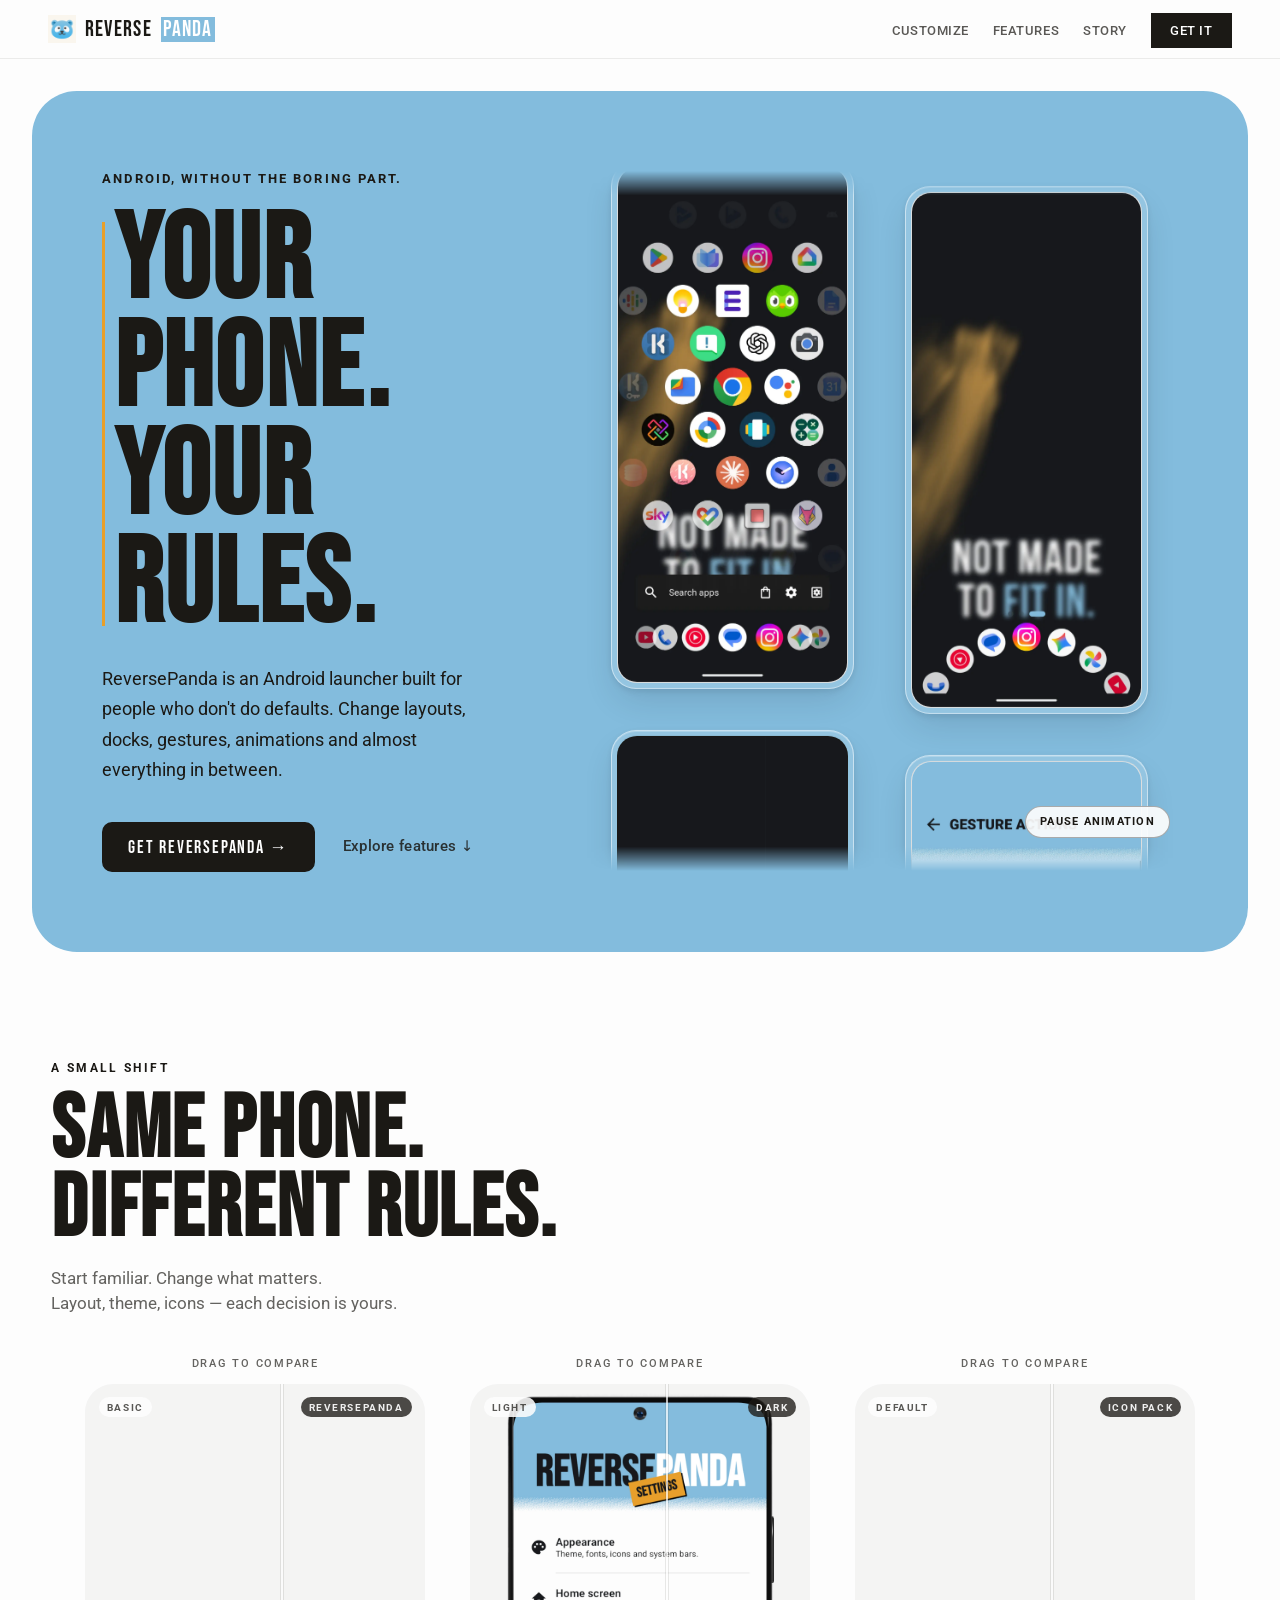
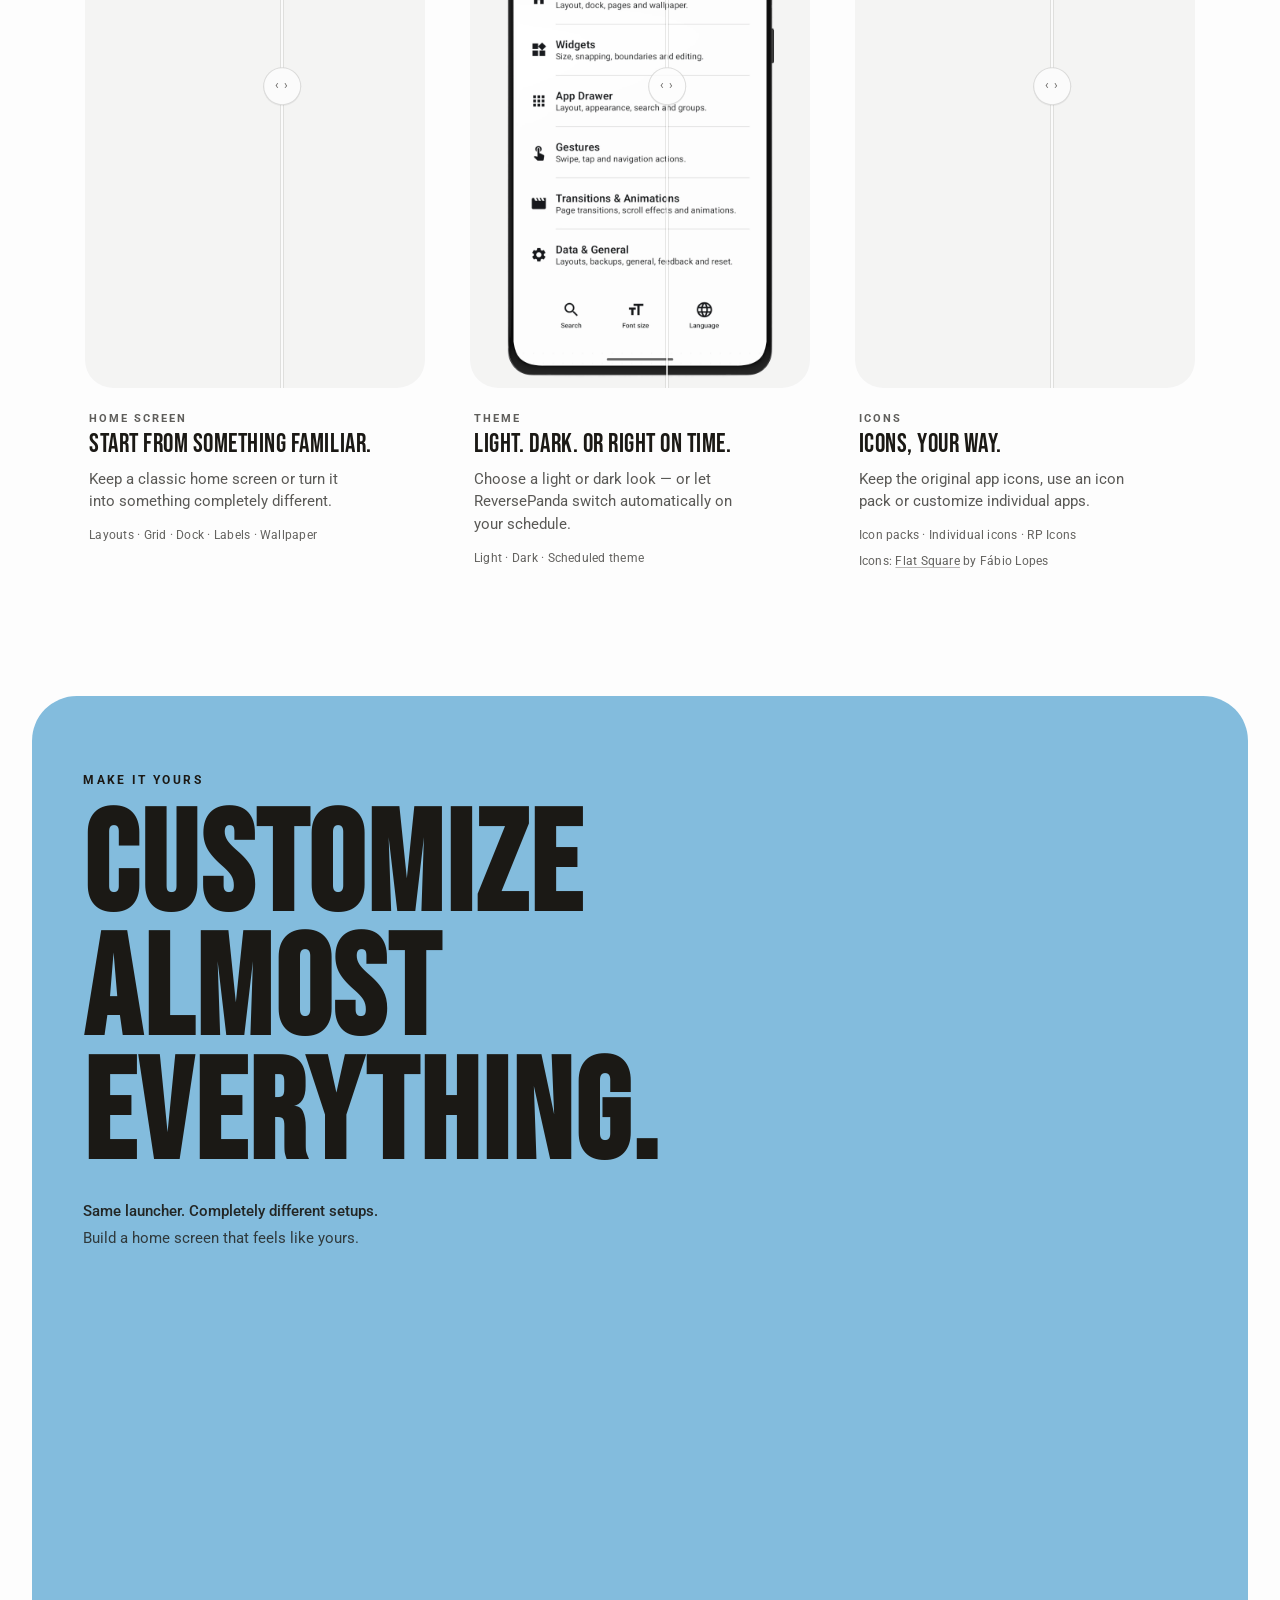
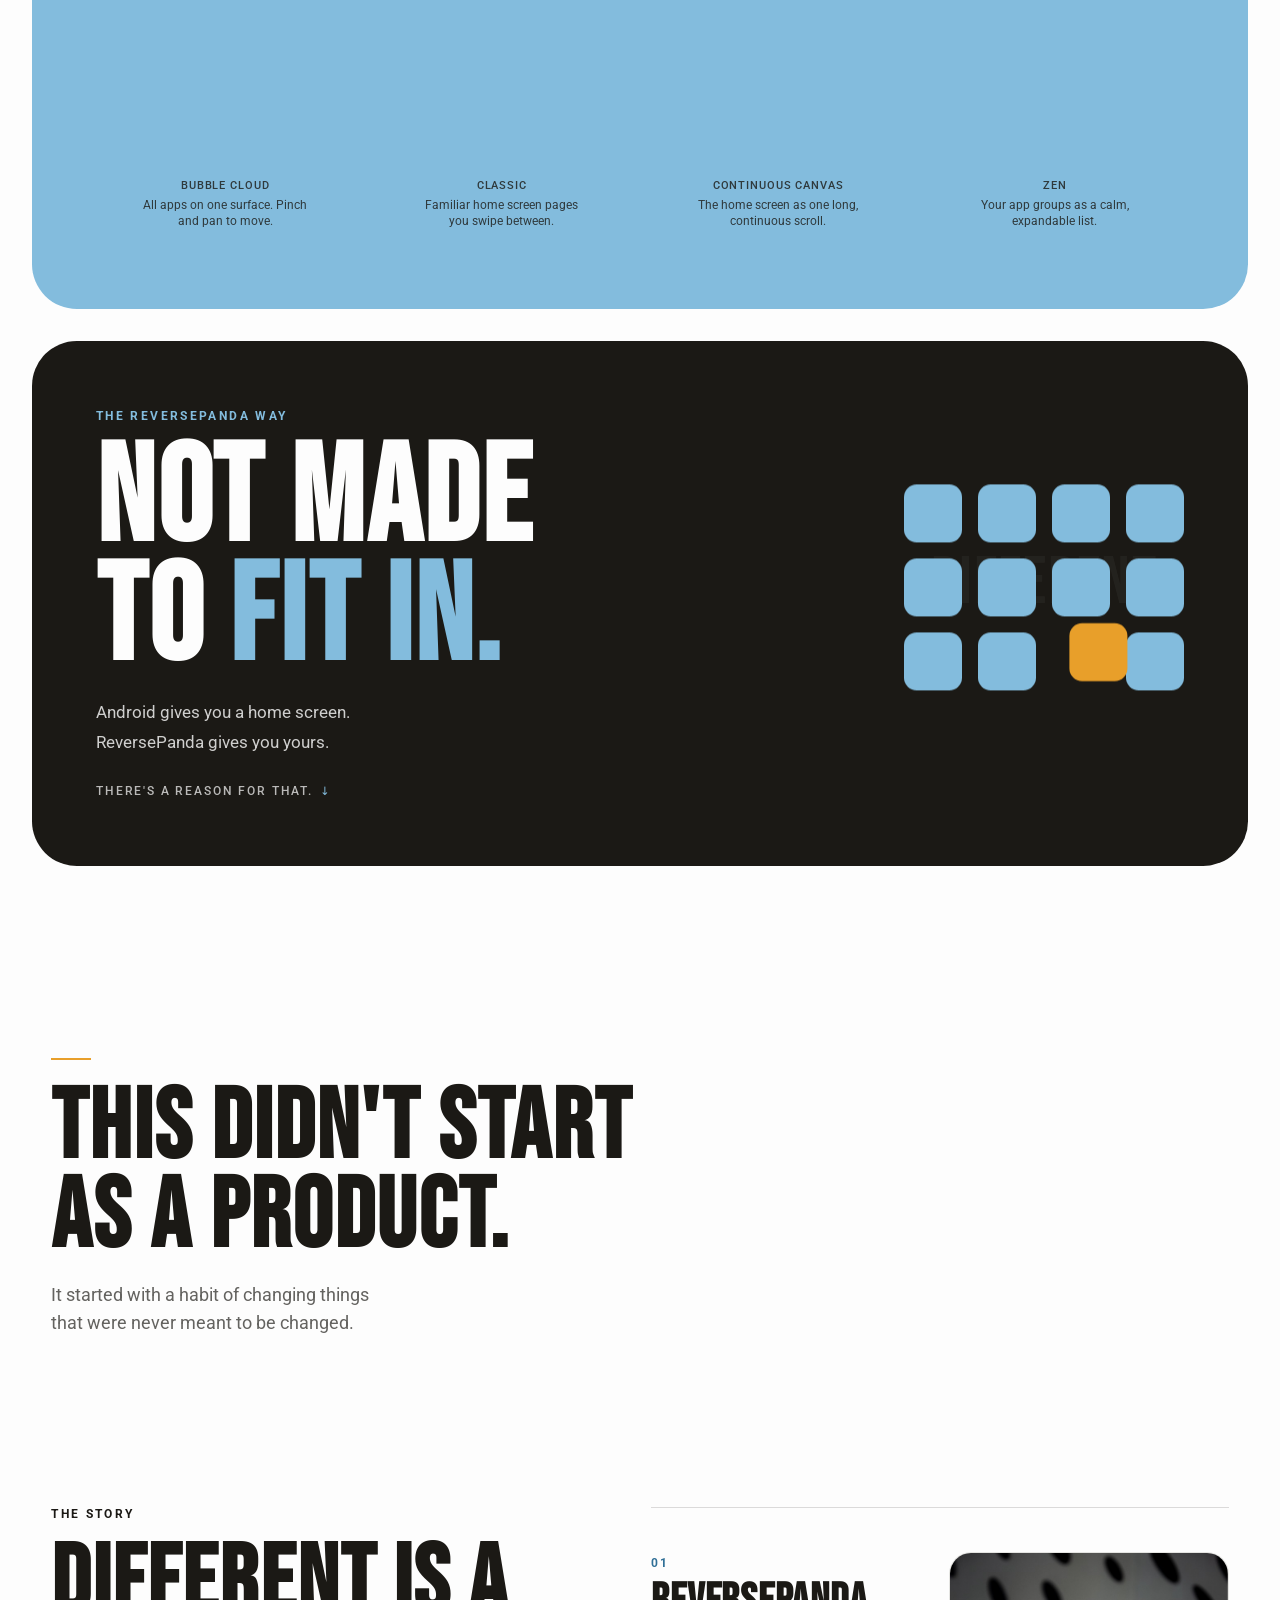
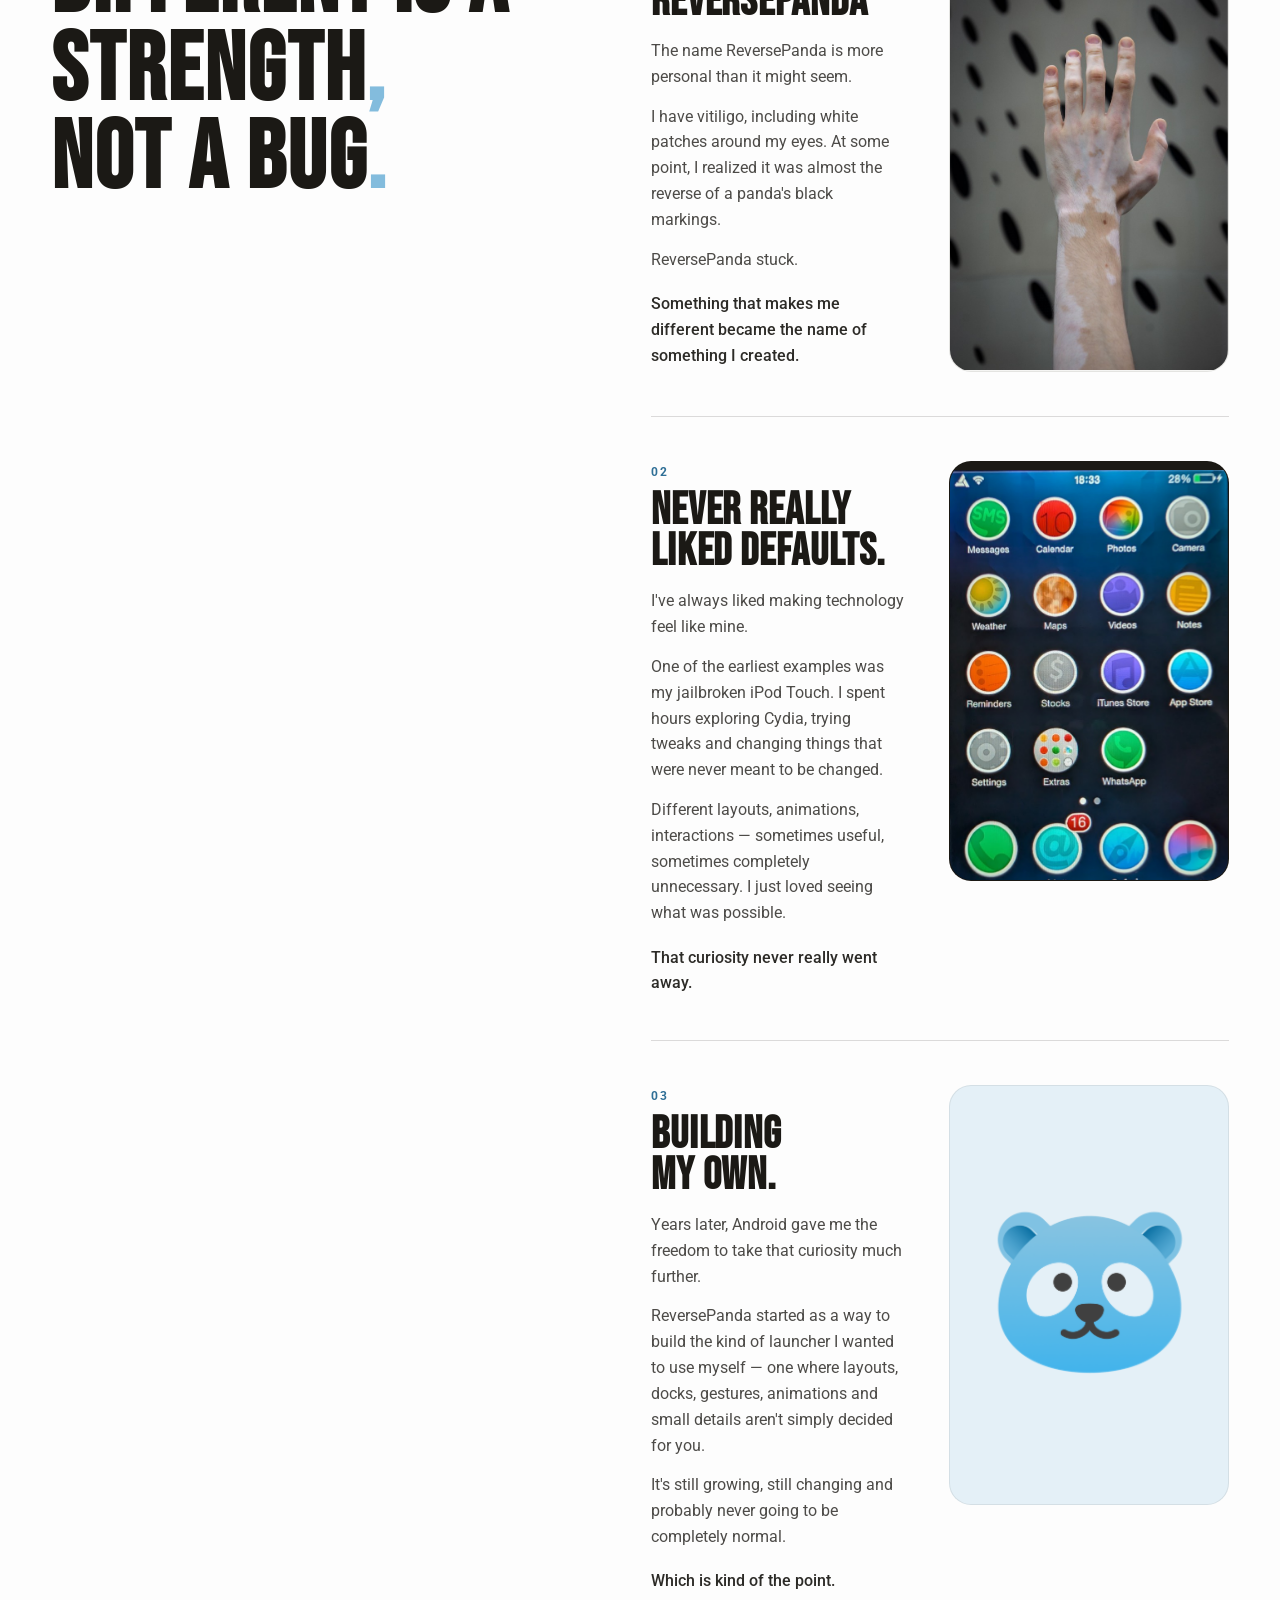
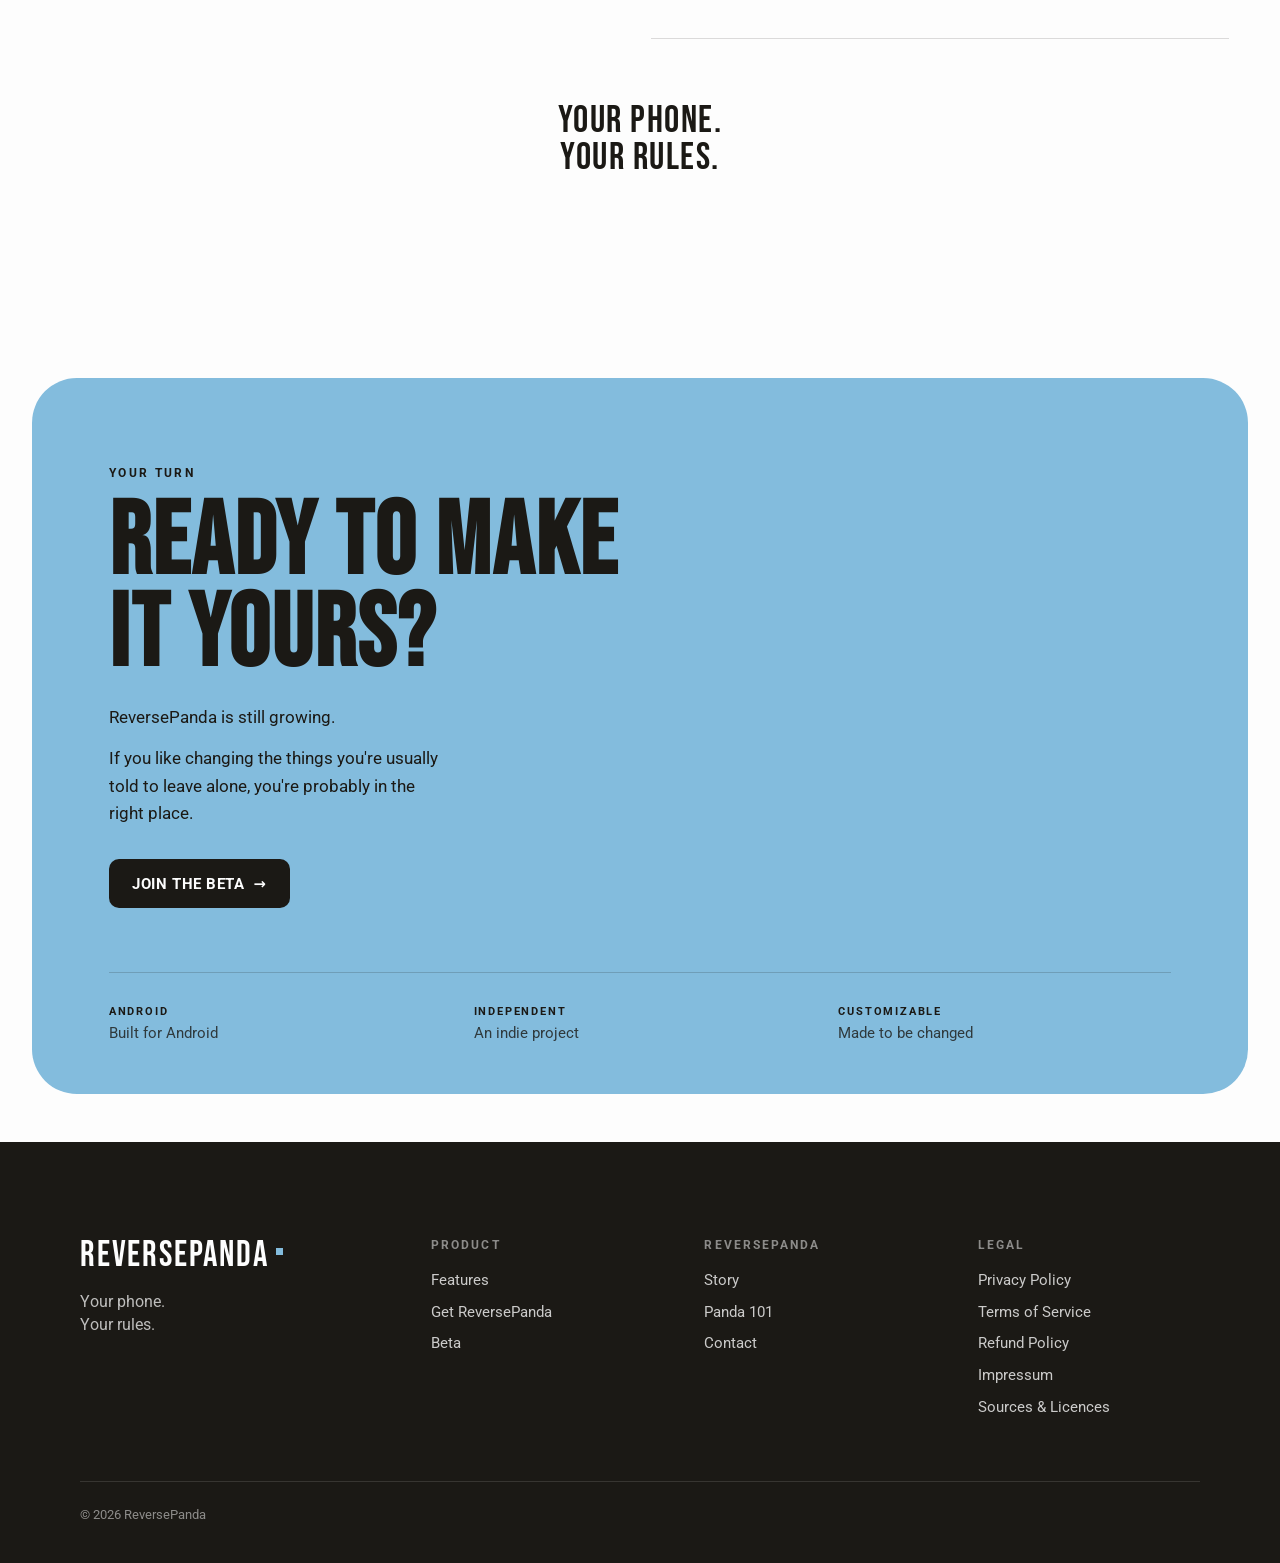
==== commit f2c99032: "feat: improve accessibility to WCAG 2.2 AA and add Panda 101 page and licence generator Add skip lin" ====
--- a/index.html
+++ b/index.html
@@ -16,12 +16,12 @@
 </head>
 <body>
 
-  <a class="skip-link" href="#main-content">Skip to content</a>
+  <a class="skip-link" href="#main-content">Skip to main content</a>
 
   <header class="site-header" id="top">
     <nav class="primary-nav" id="primary-nav" aria-label="Primary">
       <a href="#top" class="nav-logo">
-        <img src="assets/logo/reverse-panda-logo.png" alt="ReversePanda logo">
+        <img src="assets/logo/reverse-panda-logo.png" alt="">
         REVERSE<span class="brand-panda">PANDA</span>
       </a>
       <ul class="nav-links">
@@ -56,7 +56,7 @@
           </p>
           <div class="hero-actions reveal-soft" data-reveal="soft" data-reveal-delay="140">
             <a href="#download" class="btn-primary">GET REVERSEPANDA <span aria-hidden="true">→</span></a>
-            <a href="#compare" class="btn-text">Explore features ↓</a>
+            <a href="#compare" class="btn-text">Explore features <span aria-hidden="true">↓</span></a>
           </div>
         </div>
 
@@ -71,6 +71,9 @@
               </div>
             </div>
           </div>
+          <button class="hero-motion-toggle" type="button" data-hero-motion-toggle hidden>
+            Pause animation
+          </button>
         </div>
       </div>
     </section>
@@ -96,7 +99,7 @@
           <img
             class="theme-compare__img theme-compare__img--light"
             src="assets/mockups/homescreen/showcase_hs_basic.webp"
-            alt="Basic Android home screen"
+            alt="Standard Android home screen in Pixel Launcher"
             width="3456"
             height="6144"
             decoding="async"
@@ -105,12 +108,11 @@
           <img
             class="theme-compare__img theme-compare__img--dark"
             src="assets/mockups/homescreen/showcase_hs_rp.webp"
-            alt=""
+            alt="Home screen customized with ReversePanda"
             width="3456"
             height="6144"
             decoding="async"
             loading="lazy"
-            aria-hidden="true"
           >
 
           <span class="theme-compare__side theme-compare__side--light" aria-hidden="true">BASIC</span>
@@ -164,12 +166,11 @@
           <img
             class="theme-compare__img theme-compare__img--dark"
             src="assets/mockups/theme/showcase_dark_mode.webp"
-            alt=""
+            alt="ReversePanda home screen in Dark Mode"
             width="1080"
             height="1920"
             decoding="async"
             fetchpriority="low"
-            aria-hidden="true"
             data-theme-compare-dark
           >
 
@@ -215,7 +216,7 @@
           <img
             class="theme-compare__img theme-compare__img--light"
             src="assets/mockups/icon%20pack/showcase-hs-icon-pack-default.webp"
-            alt="ReversePanda home screen with default icons"
+            alt="ReversePanda home screen with default app icons"
             width="3456"
             height="6144"
             decoding="async"
@@ -224,12 +225,11 @@
           <img
             class="theme-compare__img theme-compare__img--dark"
             src="assets/mockups/icon%20pack/showcase-hs-icon-pack.webp"
-            alt=""
+            alt="ReversePanda home screen with the Flat Square icon pack"
             width="3456"
             height="6144"
             decoding="async"
             loading="lazy"
-            aria-hidden="true"
           >
 
           <span class="theme-compare__side theme-compare__side--light" aria-hidden="true">DEFAULT</span>
@@ -268,7 +268,7 @@
 
         <p class="theme-compare__credit">
           Icons:
-          <a href="https://play.google.com/store/apps/details?id=com.fabio.flat.squircle.iconpack" target="_blank" rel="noopener noreferrer">Flat Square</a>
+          <a href="https://play.google.com/store/apps/details?id=com.fabio.flat.squircle.iconpack" target="_blank" rel="noopener noreferrer">Flat Square<span class="visually-hidden"> (opens in a new tab)</span></a>
           by Fábio Lopes
         </p>
       </div>
@@ -288,7 +288,7 @@
             <span class="showcase__copy-secondary">Build a home screen that feels like yours.</span>
           </p>
         </header>
-        <div class="showcase-gallery" data-showcase-gallery data-reveal-drift data-drift-amount="16" aria-label="Launcher setup examples"></div>
+        <div class="showcase-gallery" data-showcase-gallery data-reveal-drift data-drift-amount="16" role="region" aria-label="Launcher setup examples"></div>
       </div>
     </section>
 
@@ -524,7 +524,7 @@
             <li><a href="/terms.html">Terms of Service</a></li>
             <li><a href="/refunds.html">Refund Policy</a></li>
             <li><a href="/impressum.html">Impressum</a></li>
-            <li><a href="/licenses">Sources &amp; Licences</a></li>
+            <li><a href="/licenses.html">Sources &amp; Licences</a></li>
           </ul>
         </nav>
       </div>
--- a/styles.css
+++ b/styles.css
@@ -13,6 +13,9 @@
   --radius-card: 20px;
   --font-display: "Bebas Neue", sans-serif;
   --font-body: "Roboto", system-ui, sans-serif;
+  /* Brand blue is below 3:1 on --bg; use these for focus rings and small blue text. */
+  --focus-ring: #1b1915;
+  --blue-ink: #2f6f96;
 }
 
 *, *::before, *::after {
@@ -21,7 +24,21 @@
   padding: 0;
 }
 
-html { scroll-behavior: smooth; }
+html {
+  scroll-behavior: smooth;
+  /* Keep focused elements and anchor targets clear of the sticky header. */
+  scroll-padding-top: 5.5rem;
+}
+
+:focus-visible {
+  outline: 3px solid var(--focus-ring);
+  outline-offset: 3px;
+}
+
+.site-footer,
+.manifesto__shell {
+  --focus-ring: var(--blue);
+}
 
 body {
   background: var(--bg);
@@ -45,6 +62,7 @@
   padding: 8px 12px;
   border: var(--border);
   text-decoration: none;
+  font-weight: 700;
 }
 .skip-link:focus { top: 12px; }
 
@@ -346,6 +364,33 @@
 @keyframes wall-up {
   from { transform: translate3d(0, -50%, 0); }
   to { transform: translate3d(0, 0, 0); }
+}
+
+.hero-wall.is-paused .hero-col__track {
+  animation-play-state: paused;
+}
+
+.hero-motion-toggle {
+  position: absolute;
+  right: 0.5rem;
+  bottom: 0.5rem;
+  z-index: 2;
+  min-height: 2rem;
+  padding: 0.4rem 0.85rem;
+  border: 1px solid rgba(27, 25, 21, 0.35);
+  border-radius: 999px;
+  background: rgba(253, 253, 253, 0.92);
+  color: var(--black);
+  font-family: var(--font-body);
+  font-size: 0.66rem;
+  font-weight: 700;
+  letter-spacing: 0.12em;
+  text-transform: uppercase;
+  cursor: pointer;
+}
+
+.hero-motion-toggle:hover {
+  background: var(--bg);
 }
 
 /* ── Launcher Preview card ── */
@@ -814,7 +859,7 @@
 }
 
 .showcase__title-light {
-  color: #fdfdfd;
+  color: var(--black);
 }
 
 .showcase__copy {
@@ -838,7 +883,7 @@
 
 .showcase__copy-secondary {
   font-weight: 400;
-  opacity: 0.68;
+  opacity: 0.8;
 }
 
 .showcase-gallery {
@@ -854,6 +899,10 @@
   scrollbar-width: none;
 }
 
+.showcase-gallery:focus-visible {
+  outline-offset: -4px;
+}
+
 .showcase-gallery::-webkit-scrollbar {
   display: none;
 }
@@ -891,8 +940,19 @@
   letter-spacing: 0.08em;
   text-transform: uppercase;
   margin-top: 0.7rem;
-  opacity: 0.68;
-  color: var(--black);
+  opacity: 0.8;
+  color: var(--black);
+  text-align: center;
+}
+
+.showcase-gallery .lp__desc {
+  max-width: 24ch;
+  margin: 0.3rem auto 0;
+  font-family: var(--font-body);
+  font-size: 0.74rem;
+  line-height: 1.4;
+  color: var(--black);
+  opacity: 0.8;
   text-align: center;
 }
 
@@ -1462,7 +1522,7 @@
   font-weight: 700;
   letter-spacing: 0.18em;
   text-transform: uppercase;
-  color: rgba(27, 25, 21, 0.55);
+  color: rgba(27, 25, 21, 0.7);
   margin-bottom: 0.45rem;
 }
 
@@ -1490,7 +1550,7 @@
   font-size: 0.74rem;
   line-height: 1.5;
   letter-spacing: 0.02em;
-  color: rgba(27, 25, 21, 0.5);
+  color: rgba(27, 25, 21, 0.68);
 }
 
 .theme-compare__credit {
@@ -1499,7 +1559,7 @@
   font-family: var(--font-body);
   font-size: 0.72rem;
   letter-spacing: 0.02em;
-  color: rgba(27, 25, 21, 0.5);
+  color: rgba(27, 25, 21, 0.68);
 }
 
 .theme-compare__credit a {
@@ -1529,7 +1589,7 @@
   letter-spacing: 0.16em;
   text-transform: uppercase;
   text-align: center;
-  color: rgba(27, 25, 21, 0.4);
+  color: rgba(27, 25, 21, 0.68);
   margin-bottom: 0.85rem;
 }
 
@@ -1608,7 +1668,7 @@
 .theme-compare__side--dark {
   right: 0.85rem;
   color: rgba(253, 253, 253, 0.92);
-  background: rgba(27, 25, 21, 0.55);
+  background: rgba(27, 25, 21, 0.78);
 }
 
 .theme-compare__divider {
@@ -1659,7 +1719,7 @@
   font-family: var(--font-body);
   font-size: 0.78rem;
   letter-spacing: 0.08em;
-  color: rgba(27, 25, 21, 0.7);
+  color: rgba(27, 25, 21, 0.8);
   line-height: 1;
 }
 
@@ -1683,8 +1743,8 @@
 }
 
 .theme-compare__stage:focus-within .theme-compare__handle {
-  border-color: var(--blue);
-  box-shadow: 0 0 0 2px rgba(131, 188, 221, 0.45);
+  border-color: var(--focus-ring);
+  box-shadow: 0 0 0 3px #fdfdfd, 0 0 0 6px var(--focus-ring);
 }
 
 /* ── Story bridge ── */
@@ -1835,7 +1895,7 @@
 }
 
 .manifesto__continue:focus-visible {
-  outline: 2px solid var(--blue);
+  outline: 3px solid var(--focus-ring);
   outline-offset: 4px;
   border-radius: 2px;
 }
@@ -1965,7 +2025,7 @@
   font-size: 0.78rem;
   font-weight: 600;
   letter-spacing: 0.14em;
-  color: var(--blue);
+  color: var(--blue-ink);
   margin-bottom: 0.7rem;
 }
 
@@ -2187,7 +2247,7 @@
   font-family: var(--font-body);
   font-size: 0.92rem;
   color: var(--black);
-  opacity: 0.7;
+  opacity: 0.8;
 }
 
 /* ── Footer ── */
@@ -2297,7 +2357,7 @@
 
 .site-footer__links a:focus-visible,
 .site-footer__wordmark:focus-visible {
-  outline: 2px solid var(--blue);
+  outline: 3px solid var(--focus-ring);
   outline-offset: 4px;
   border-radius: 2px;
 }
@@ -2406,14 +2466,14 @@
   letter-spacing: 0.12em;
   text-transform: uppercase;
   color: var(--black);
-  opacity: 0.42;
+  opacity: 0.68;
   border-bottom: 2px solid transparent;
   margin-bottom: -1px;
   transition: opacity 0.2s ease, border-color 0.2s ease, color 0.2s ease;
 }
 
 .contact-type__option:hover {
-  opacity: 0.75;
+  opacity: 0.85;
 }
 
 .contact-type__option.is-active {
@@ -2423,7 +2483,7 @@
 }
 
 .contact-type__option:focus-visible {
-  outline: 2px solid var(--blue);
+  outline: 3px solid var(--focus-ring);
   outline-offset: 4px;
   border-radius: 2px;
 }
@@ -2466,7 +2526,7 @@
   letter-spacing: 0.14em;
   text-transform: uppercase;
   color: var(--black);
-  opacity: 0.7;
+  opacity: 0.85;
   margin-bottom: 0.55rem;
 }
 
@@ -2479,7 +2539,7 @@
   font-weight: 400;
   letter-spacing: 0.06em;
   text-transform: lowercase;
-  opacity: 0.55;
+  opacity: 0.8;
 }
 
 .contact-field input[type="text"],
@@ -2489,7 +2549,7 @@
   width: 100%;
   box-sizing: border-box;
   background-color: rgba(27, 25, 21, 0.035);
-  border: 1px solid rgba(27, 25, 21, 0.14);
+  border: 1px solid rgba(27, 25, 21, 0.5);
   border-radius: 2px;
   padding: 0.72rem 0.85rem;
   font-family: var(--font-body);
@@ -2517,13 +2577,14 @@
 
 .contact-field input::placeholder,
 .contact-field textarea::placeholder {
-  color: rgba(27, 25, 21, 0.35);
+  color: rgba(27, 25, 21, 0.62);
 }
 
 .contact-field input:focus,
 .contact-field textarea:focus,
 .contact-field select:focus {
-  outline: none;
+  outline: 3px solid var(--focus-ring);
+  outline-offset: 2px;
   border-color: var(--blue);
   background-color: rgba(131, 188, 221, 0.08);
 }
@@ -2556,7 +2617,7 @@
   font-family: var(--font-body);
   font-size: 0.84rem;
   line-height: 1.45;
-  color: rgba(27, 25, 21, 0.5);
+  color: rgba(27, 25, 21, 0.68);
   margin: 0 0 0.55rem;
 }
 
@@ -2761,7 +2822,7 @@
 }
 
 .contact-submit:focus-visible {
-  outline: 2px solid var(--blue);
+  outline: 3px solid var(--focus-ring);
   outline-offset: 3px;
 }
 
@@ -2769,7 +2830,7 @@
   font-family: var(--font-body);
   font-size: 0.88rem;
   line-height: 1.5;
-  color: rgba(27, 25, 21, 0.55);
+  color: rgba(27, 25, 21, 0.7);
   max-width: 28rem;
 }
 
@@ -2788,7 +2849,7 @@
 }
 
 .contact-privacy a:focus-visible {
-  outline: 2px solid var(--blue);
+  outline: 3px solid var(--focus-ring);
   outline-offset: 3px;
 }
 
@@ -2797,7 +2858,7 @@
   font-family: var(--font-body);
   font-size: 0.74rem;
   line-height: 1.5;
-  color: rgba(27, 25, 21, 0.45);
+  color: rgba(27, 25, 21, 0.68);
   max-width: 28rem;
 }
 
@@ -2814,7 +2875,7 @@
 }
 
 .contact-recaptcha a:focus-visible {
-  outline: 2px solid var(--blue);
+  outline: 3px solid var(--focus-ring);
   outline-offset: 2px;
 }
 
@@ -2885,7 +2946,7 @@
 }
 
 .contact-success__again:focus-visible {
-  outline: 2px solid var(--blue);
+  outline: 3px solid var(--focus-ring);
   outline-offset: 3px;
 }
 
@@ -2902,7 +2963,7 @@
   letter-spacing: 0.16em;
   text-transform: uppercase;
   color: var(--black);
-  opacity: 0.45;
+  opacity: 0.68;
   margin-bottom: 0.55rem;
 }
 
@@ -2921,7 +2982,7 @@
 }
 
 .contact-direct__mail:focus-visible {
-  outline: 2px solid var(--blue);
+  outline: 3px solid var(--focus-ring);
   outline-offset: 3px;
 }
 
@@ -2941,6 +3002,15 @@
   .contact-type__option {
     flex: 0 0 auto;
     white-space: nowrap;
+  }
+}
+
+/* At 320px (or 200%+ zoom) the scroll strip hides the last tab; wrap instead. */
+@media (max-width: 400px) {
+  .contact-type {
+    flex-wrap: wrap;
+    overflow-x: visible;
+    row-gap: 0.25rem;
   }
 
   .contact-form,
@@ -2996,7 +3066,7 @@
   letter-spacing: 0.2em;
   text-transform: uppercase;
   color: var(--black);
-  opacity: 0.45;
+  opacity: 0.68;
   margin-bottom: 1rem;
 }
 
@@ -3024,7 +3094,7 @@
   font-size: 0.84rem;
   letter-spacing: 0.04em;
   color: var(--black);
-  opacity: 0.45;
+  opacity: 0.68;
 }
 
 .privacy-section {
@@ -3091,7 +3161,7 @@
   font-weight: 700;
   letter-spacing: 0.16em;
   text-transform: uppercase;
-  color: var(--blue);
+  color: var(--blue-ink);
   margin-bottom: 0.95rem;
 }
 
@@ -3200,7 +3270,7 @@
   font-weight: 700;
   letter-spacing: 0.14em;
   text-transform: uppercase;
-  color: var(--blue);
+  color: var(--blue-ink);
   margin-bottom: 0.75rem;
 }
 
@@ -3233,7 +3303,7 @@
   font-family: var(--font-body);
   font-size: 0.92rem;
   color: var(--black);
-  opacity: 0.55;
+  opacity: 0.7;
 }
 
 .privacy-contact__email,
@@ -3267,7 +3337,7 @@
   font-weight: 700;
   letter-spacing: 0.2em;
   text-transform: uppercase;
-  color: var(--blue);
+  color: var(--blue-ink);
   margin-bottom: 0.6rem;
 }
 
@@ -3312,7 +3382,145 @@
   font-weight: 700;
   letter-spacing: 0.16em;
   text-transform: uppercase;
+  color: var(--blue-ink);
+}
+
+.licence-list {
+  display: grid;
+  margin-top: 1.5rem;
+}
+
+.licence-entry {
+  padding: 1.35rem 0;
+  border-top: 1px solid rgba(27, 25, 21, 0.08);
+}
+
+.licence-entry:first-child {
+  border-top: 0;
+  padding-top: 0;
+}
+
+.licence-entry__name {
+  font-family: var(--font-display);
+  font-size: clamp(1.45rem, 3vw, 1.7rem);
+  line-height: 1;
+  letter-spacing: 0.04em;
+  color: var(--black);
+  margin-bottom: 0.55rem;
+  overflow-wrap: anywhere;
+}
+
+.licence-entry__desc {
+  font-family: var(--font-body);
+  font-size: 0.98rem;
+  line-height: 1.55;
+  color: var(--black);
+  opacity: 0.78;
+  max-width: 40rem;
+  margin-bottom: 0.65rem;
+}
+
+.licence-entry__meta {
+  display: grid;
+  gap: 0.3rem;
+  margin: 0 0 0.65rem;
+  font-family: var(--font-body);
+  font-size: 0.92rem;
+  line-height: 1.5;
+}
+
+.licence-entry__meta div {
+  display: grid;
+  grid-template-columns: 6.5rem minmax(0, 1fr);
+  gap: 0.75rem;
+}
+
+.licence-entry__meta dt {
+  font-size: 0.7rem;
+  font-weight: 700;
+  letter-spacing: 0.14em;
+  text-transform: uppercase;
+  color: var(--black);
+  opacity: 0.68;
+  padding-top: 0.15rem;
+}
+
+.licence-entry__meta dd {
+  margin: 0;
+  color: var(--black);
+  opacity: 0.8;
+  overflow-wrap: anywhere;
+}
+
+.licence-entry__links {
+  display: flex;
+  flex-wrap: wrap;
+  gap: 0.35rem 1.35rem;
+  font-family: var(--font-body);
+  font-size: 0.92rem;
+}
+
+.licence-entry__links a {
+  color: var(--black);
+  text-decoration: underline;
+  text-decoration-color: rgba(27, 25, 21, 0.3);
+  text-underline-offset: 0.2em;
+  overflow-wrap: anywhere;
+  transition: color 0.2s ease, text-decoration-color 0.2s ease;
+}
+
+.licence-entry__links a:hover {
   color: var(--blue);
+  text-decoration-color: currentColor;
+}
+
+.licence-entry__links a:focus-visible,
+.privacy-prose a:focus-visible,
+.privacy-list a:focus-visible {
+  outline: 3px solid var(--focus-ring);
+  outline-offset: 3px;
+}
+
+@media (max-width: 480px) {
+  .licence-entry__meta div {
+    grid-template-columns: minmax(0, 1fr);
+    gap: 0.1rem;
+  }
+}
+
+.guide-list {
+  display: grid;
+  grid-template-columns: 1fr 1fr;
+  gap: clamp(1.75rem, 3.5vw, 2.5rem) clamp(1.5rem, 3.5vw, 2.75rem);
+  margin-top: 0.5rem;
+}
+
+.guide-item__title {
+  font-family: var(--font-display);
+  font-size: clamp(1.45rem, 3vw, 1.75rem);
+  line-height: 1;
+  letter-spacing: 0.04em;
+  color: var(--black);
+  margin-bottom: 0.55rem;
+  overflow-wrap: anywhere;
+}
+
+.guide-item__text {
+  font-family: var(--font-body);
+  font-size: 0.98rem;
+  line-height: 1.6;
+  color: var(--black);
+  opacity: 0.78;
+}
+
+.guide-tips {
+  gap: 0.8rem;
+}
+
+@media (max-width: 800px) {
+  .guide-list {
+    grid-template-columns: 1fr;
+  }
 }
 
 /* Imprint reuses the privacy layout without the table of contents. */
@@ -3347,7 +3555,7 @@
   letter-spacing: 0.16em;
   text-transform: uppercase;
   color: var(--black);
-  opacity: 0.5;
+  opacity: 0.68;
 }
 
 .imprint-contact dd {
@@ -3380,7 +3588,7 @@
 .privacy-contact__email a:focus-visible,
 .privacy-contact__site a:focus-visible,
 .privacy-toc__nav a:focus-visible {
-  outline: 2px solid var(--blue);
+  outline: 3px solid var(--focus-ring);
   outline-offset: 3px;
 }
 
@@ -3405,7 +3613,7 @@
     letter-spacing: 0.16em;
     text-transform: uppercase;
     color: var(--black);
-    opacity: 0.4;
+    opacity: 0.68;
     margin-bottom: 0.95rem;
   }
 
@@ -3421,7 +3629,7 @@
     line-height: 1.35;
     color: var(--black);
     text-decoration: none;
-    opacity: 0.5;
+    opacity: 0.68;
     transition: opacity 0.2s ease, color 0.2s ease;
   }
 
@@ -3857,6 +4065,9 @@
   }
   .hero-col--up .hero-col__track {
     transform: translate3d(0, -12%, 0);
+  }
+  .hero-motion-toggle {
+    display: none;
   }
   html.js .reveal,
   html.js .reveal-soft,
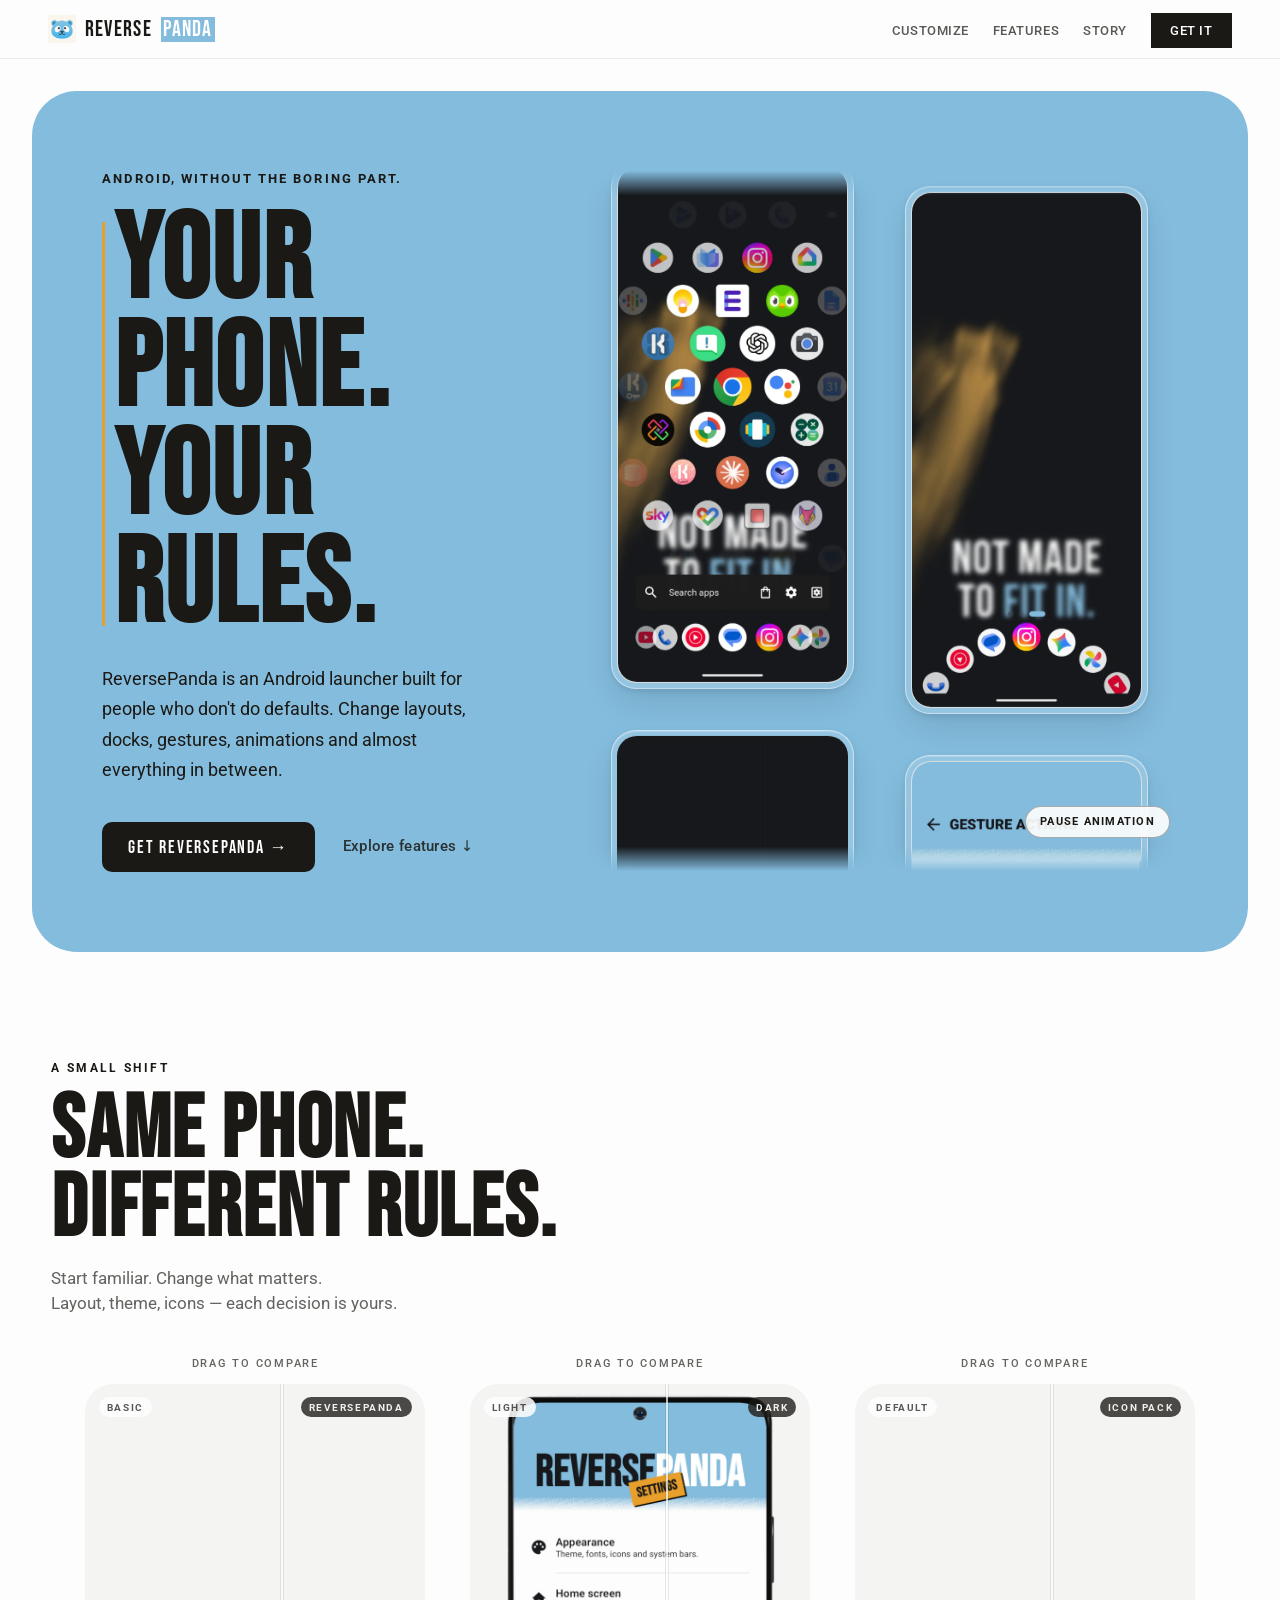
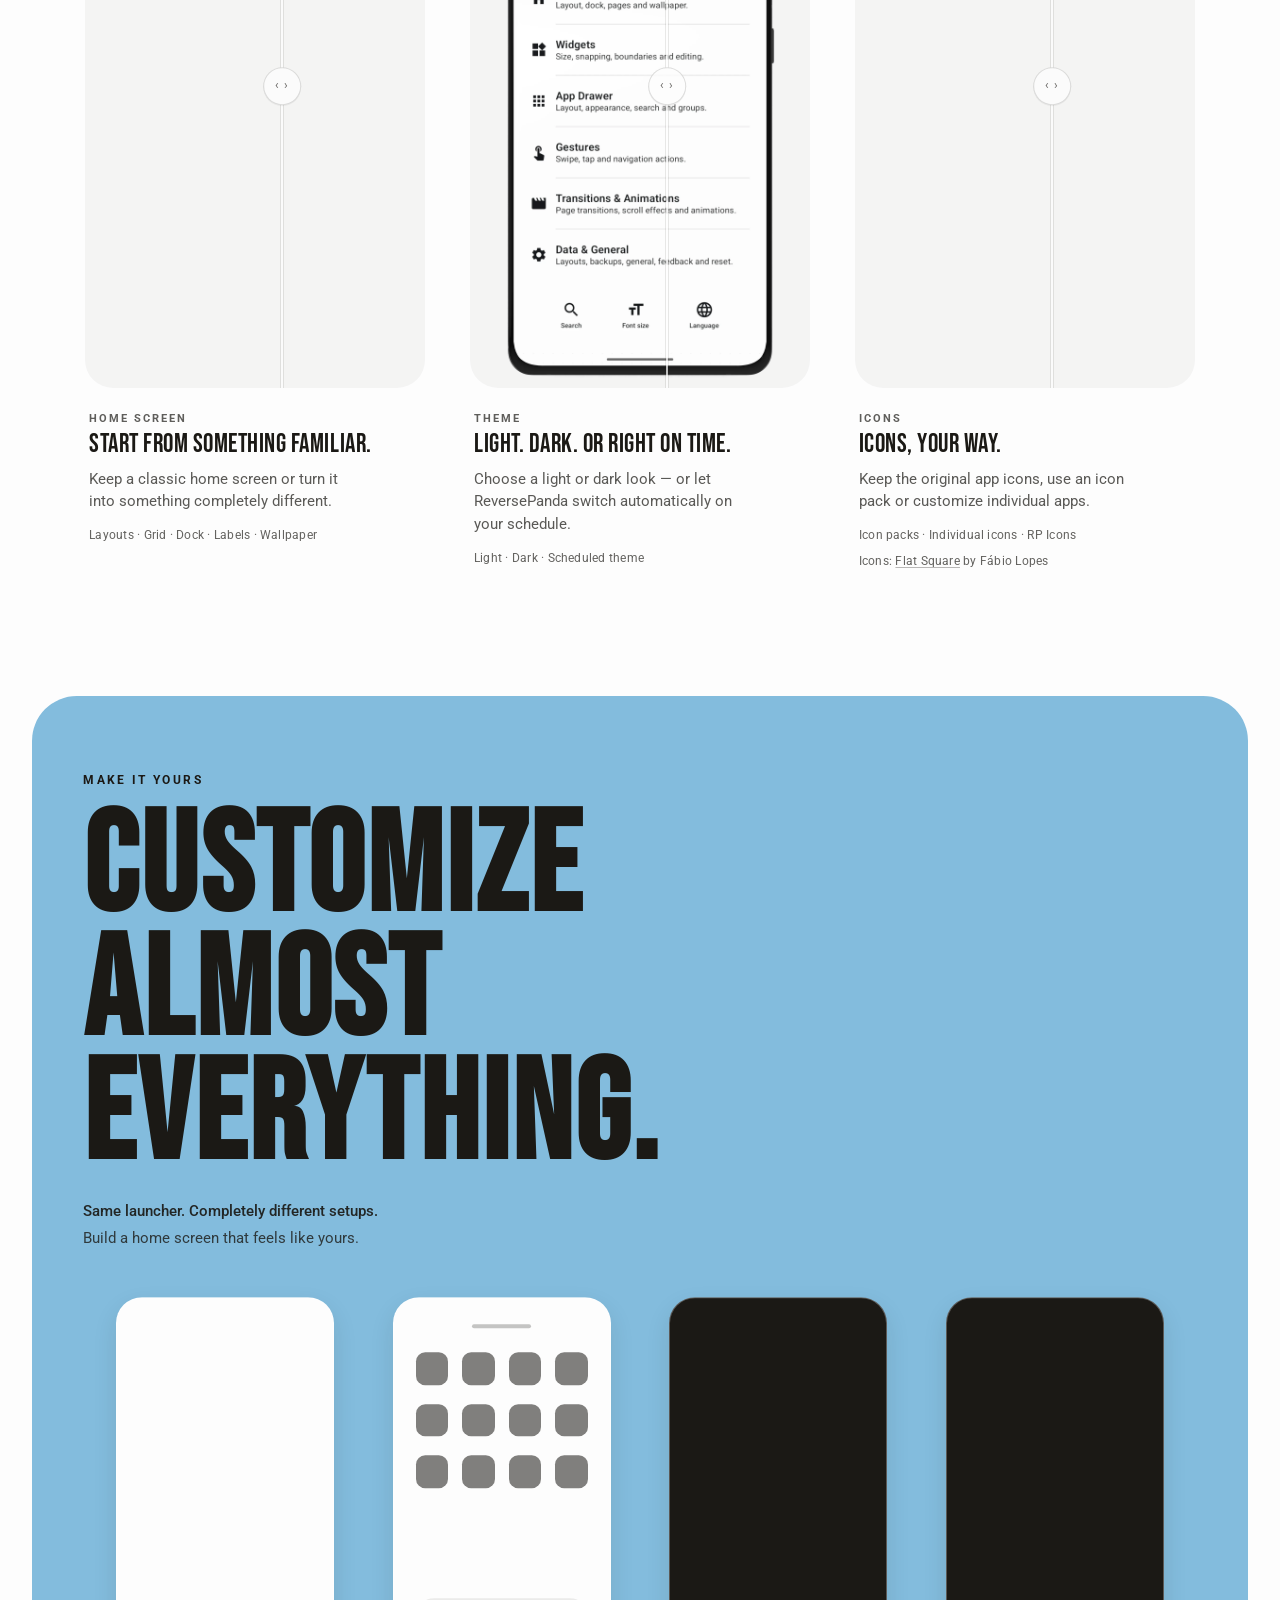
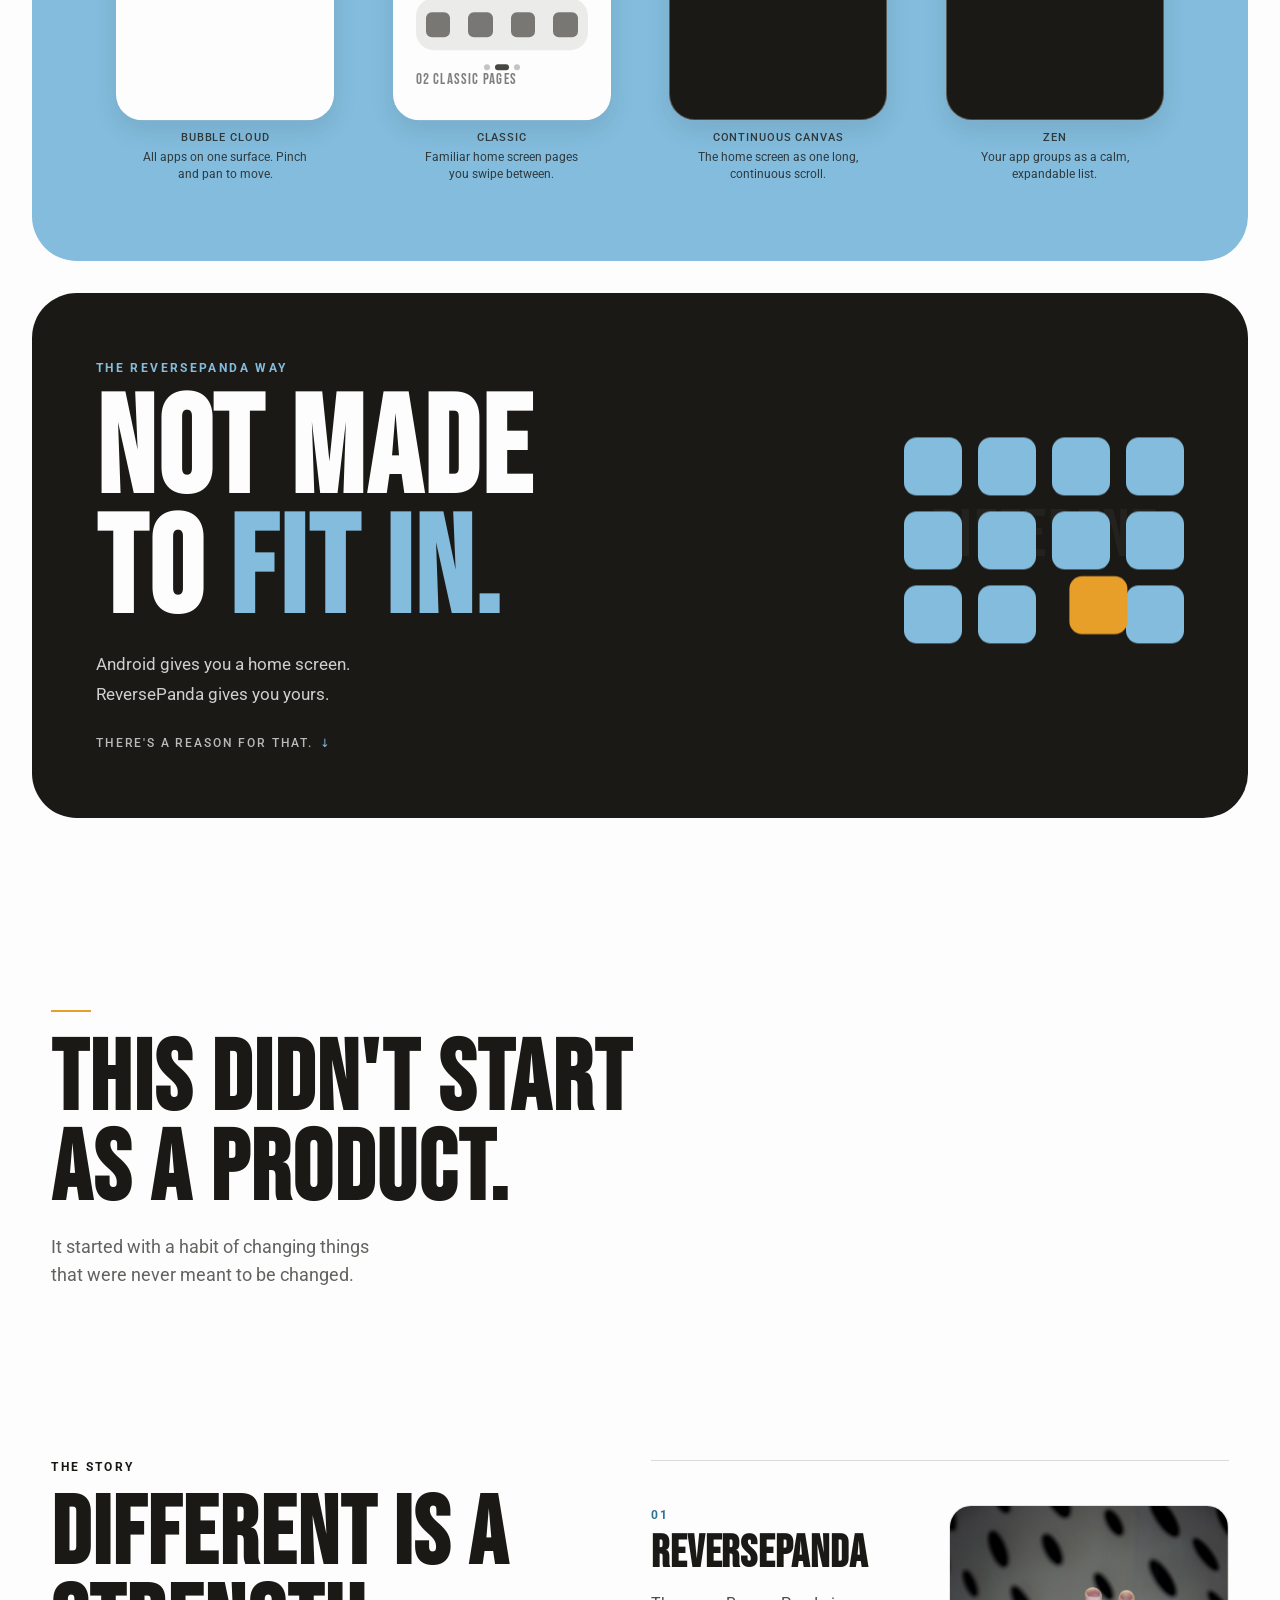
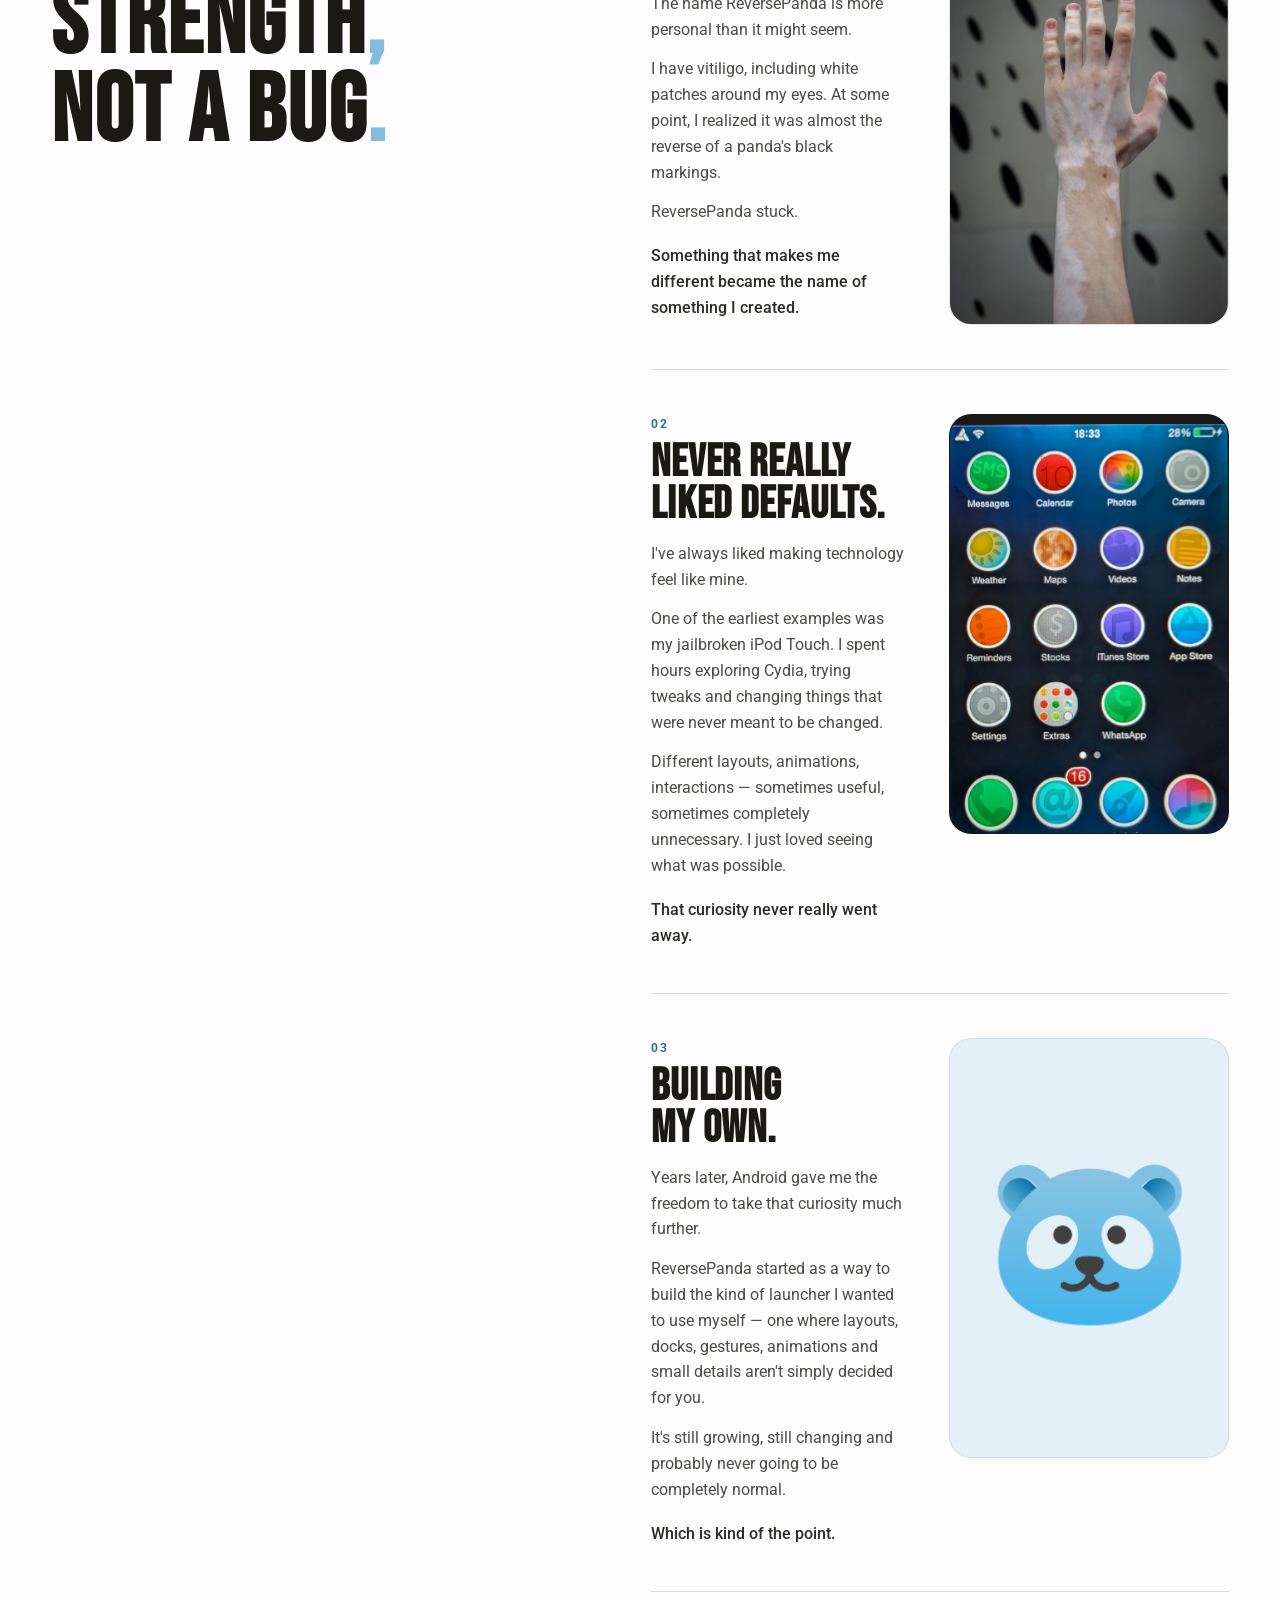
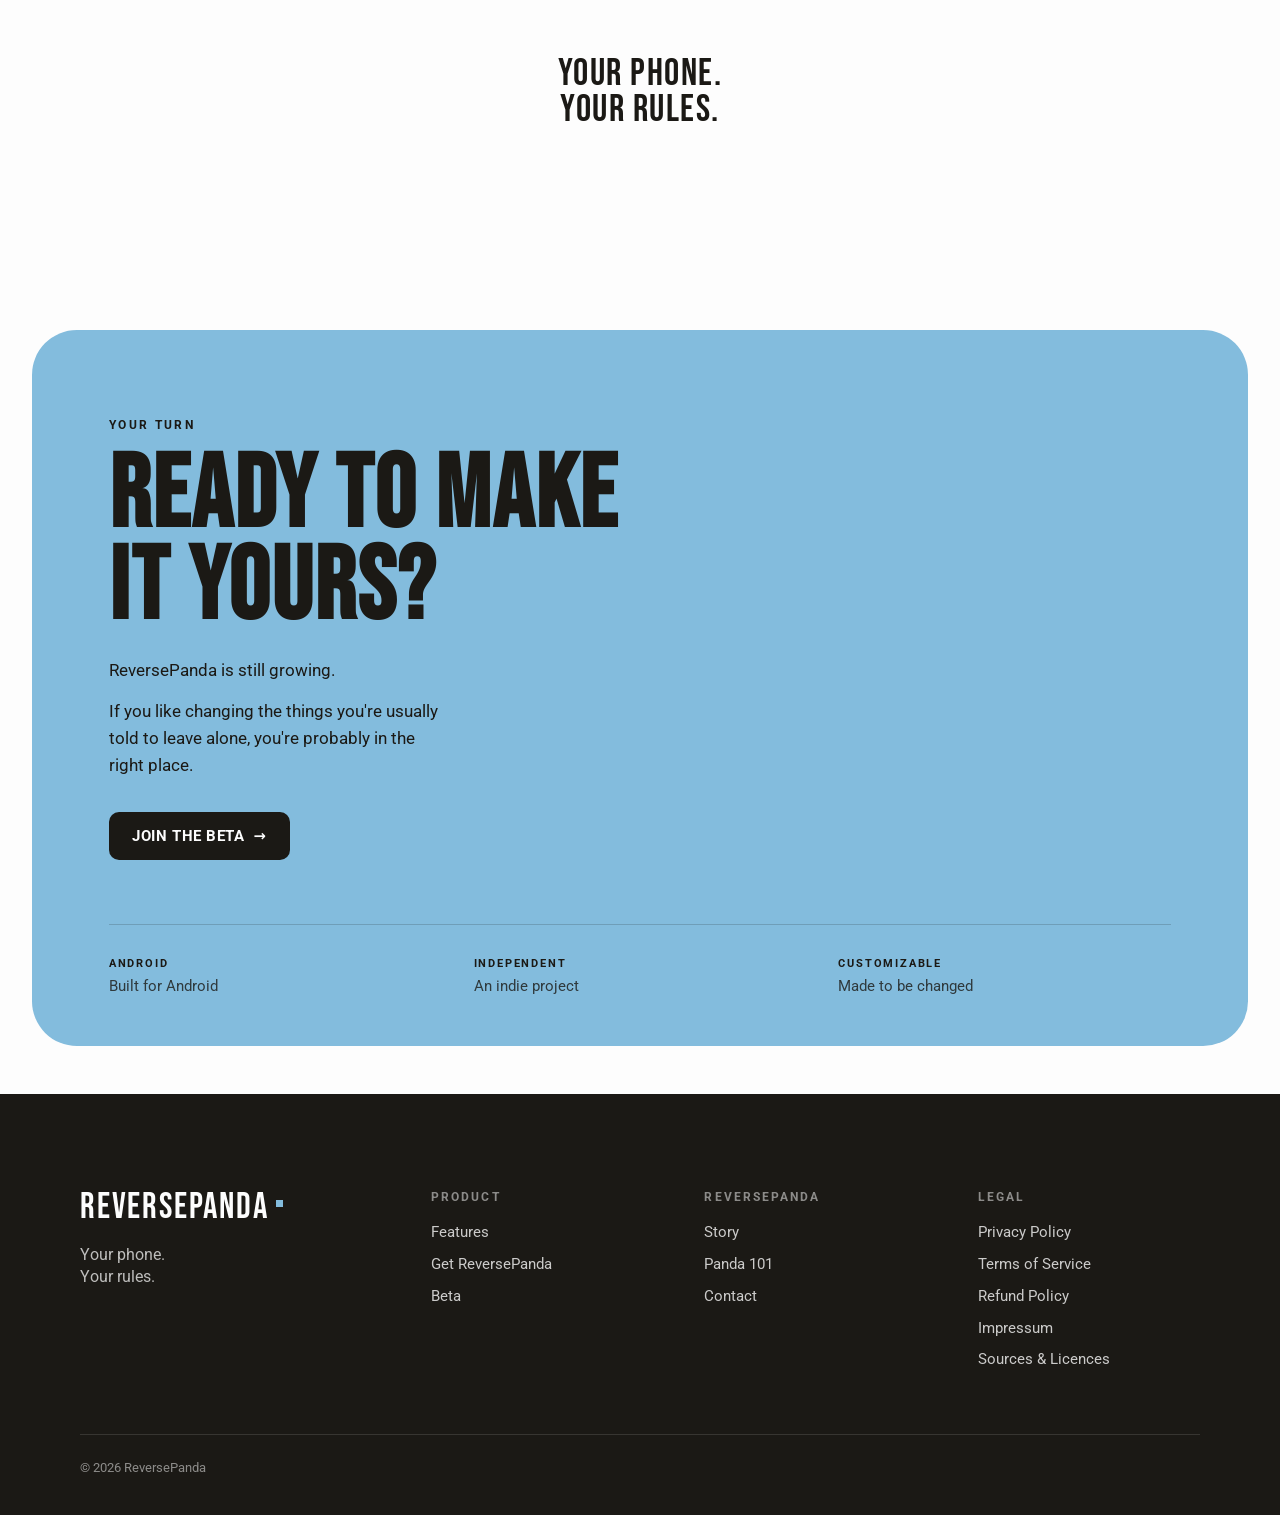
==== commit 137edae7: "feat: prepare website for public beta launch Add 404 page, sitemap, robots.txt, canonical and social" ====
--- a/index.html
+++ b/index.html
@@ -3,11 +3,25 @@
 <head>
   <meta charset="UTF-8">
   <meta name="viewport" content="width=device-width, initial-scale=1.0">
-  <title>ReversePanda – Your Phone. Your Rules.</title>
+  <title>ReversePanda – Customizable Android Launcher</title>
   <meta name="description" content="ReversePanda is an Android launcher built for people who don't do defaults. Change layouts, docks, gestures, animations and almost everything in between.">
   <meta name="theme-color" content="#FDFDFD">
-  <link rel="icon" type="image/png" href="assets/logo/reverse-panda-logo.png">
-  <link rel="apple-touch-icon" href="assets/logo/reverse-panda-logo.png">
+  <link rel="canonical" href="https://reverse-panda.ch/">
+  <meta property="og:type" content="website">
+  <meta property="og:site_name" content="ReversePanda">
+  <meta property="og:title" content="ReversePanda – Customizable Android Launcher">
+  <meta property="og:description" content="ReversePanda is an Android launcher built for people who don't do defaults. Change layouts, docks, gestures, animations and almost everything in between.">
+  <meta property="og:url" content="https://reverse-panda.ch/">
+  <meta property="og:image" content="https://reverse-panda.ch/assets/logo/reverse-panda-logo.png">
+  <meta property="og:image:width" content="1024">
+  <meta property="og:image:height" content="1024">
+  <meta property="og:image:alt" content="ReversePanda logo">
+  <meta name="twitter:card" content="summary">
+  <meta name="twitter:title" content="ReversePanda – Customizable Android Launcher">
+  <meta name="twitter:description" content="ReversePanda is an Android launcher built for people who don't do defaults. Change layouts, docks, gestures, animations and almost everything in between.">
+  <meta name="twitter:image" content="https://reverse-panda.ch/assets/logo/reverse-panda-logo.png">
+  <link rel="icon" type="image/png" href="assets/logo/reverse-panda-logo-192.png">
+  <link rel="apple-touch-icon" href="assets/logo/reverse-panda-logo-192.png">
   <link rel="preload" href="assets/fonts/bebasneue-JTUSjIg69CK48gW7PXoo9Wlhyw.woff2" as="font" type="font/woff2" crossorigin>
   <link rel="preload" href="assets/fonts/roboto-KFO7CnqEu92Fr1ME7kSn66aGLdTylUAMa3yUBA.woff2" as="font" type="font/woff2" crossorigin>
   <link rel="stylesheet" href="assets/fonts/fonts.css">
@@ -21,7 +35,7 @@
   <header class="site-header" id="top">
     <nav class="primary-nav" id="primary-nav" aria-label="Primary">
       <a href="#top" class="nav-logo">
-        <img src="assets/logo/reverse-panda-logo.png" alt="">
+        <img src="assets/logo/reverse-panda-logo-192.png" alt="" width="28" height="28">
         REVERSE<span class="brand-panda">PANDA</span>
       </a>
       <ul class="nav-links">
@@ -100,8 +114,8 @@
             class="theme-compare__img theme-compare__img--light"
             src="assets/mockups/homescreen/showcase_hs_basic.webp"
             alt="Standard Android home screen in Pixel Launcher"
-            width="3456"
-            height="6144"
+            width="1440"
+            height="2560"
             decoding="async"
             loading="lazy"
           >
@@ -109,8 +123,8 @@
             class="theme-compare__img theme-compare__img--dark"
             src="assets/mockups/homescreen/showcase_hs_rp.webp"
             alt="Home screen customized with ReversePanda"
-            width="3456"
-            height="6144"
+            width="1440"
+            height="2560"
             decoding="async"
             loading="lazy"
           >
@@ -158,19 +172,19 @@
             class="theme-compare__img theme-compare__img--light"
             src="assets/mockups/theme/showcase-ligh-mode.webp"
             alt="ReversePanda home screen in Light Mode"
-            width="1080"
-            height="1920"
+            width="1440"
+            height="2560"
             decoding="async"
-            fetchpriority="low"
+            loading="lazy"
           >
           <img
             class="theme-compare__img theme-compare__img--dark"
             src="assets/mockups/theme/showcase_dark_mode.webp"
             alt="ReversePanda home screen in Dark Mode"
-            width="1080"
-            height="1920"
+            width="1440"
+            height="2560"
             decoding="async"
-            fetchpriority="low"
+            loading="lazy"
             data-theme-compare-dark
           >
 
@@ -217,8 +231,8 @@
             class="theme-compare__img theme-compare__img--light"
             src="assets/mockups/icon%20pack/showcase-hs-icon-pack-default.webp"
             alt="ReversePanda home screen with default app icons"
-            width="3456"
-            height="6144"
+            width="1440"
+            height="2560"
             decoding="async"
             loading="lazy"
           >
@@ -226,8 +240,8 @@
             class="theme-compare__img theme-compare__img--dark"
             src="assets/mockups/icon%20pack/showcase-hs-icon-pack.webp"
             alt="ReversePanda home screen with the Flat Square icon pack"
-            width="3456"
-            height="6144"
+            width="1440"
+            height="2560"
             decoding="async"
             loading="lazy"
           >
--- a/styles.css
+++ b/styles.css
@@ -95,6 +95,7 @@
   top: 0;
   z-index: 100;
   background: rgba(253, 253, 253, 0.92);
+  -webkit-backdrop-filter: blur(8px);
   backdrop-filter: blur(8px);
   border-bottom: 1px solid rgba(27, 25, 21, 0.08);
 }
@@ -3528,6 +3529,10 @@
   grid-template-columns: minmax(0, 1fr);
 }
 
+.page-not-found .privacy-shell {
+  min-height: calc(100vh - 22rem);
+}
+
 .imprint-address {
   font-family: var(--font-body);
   font-style: normal;
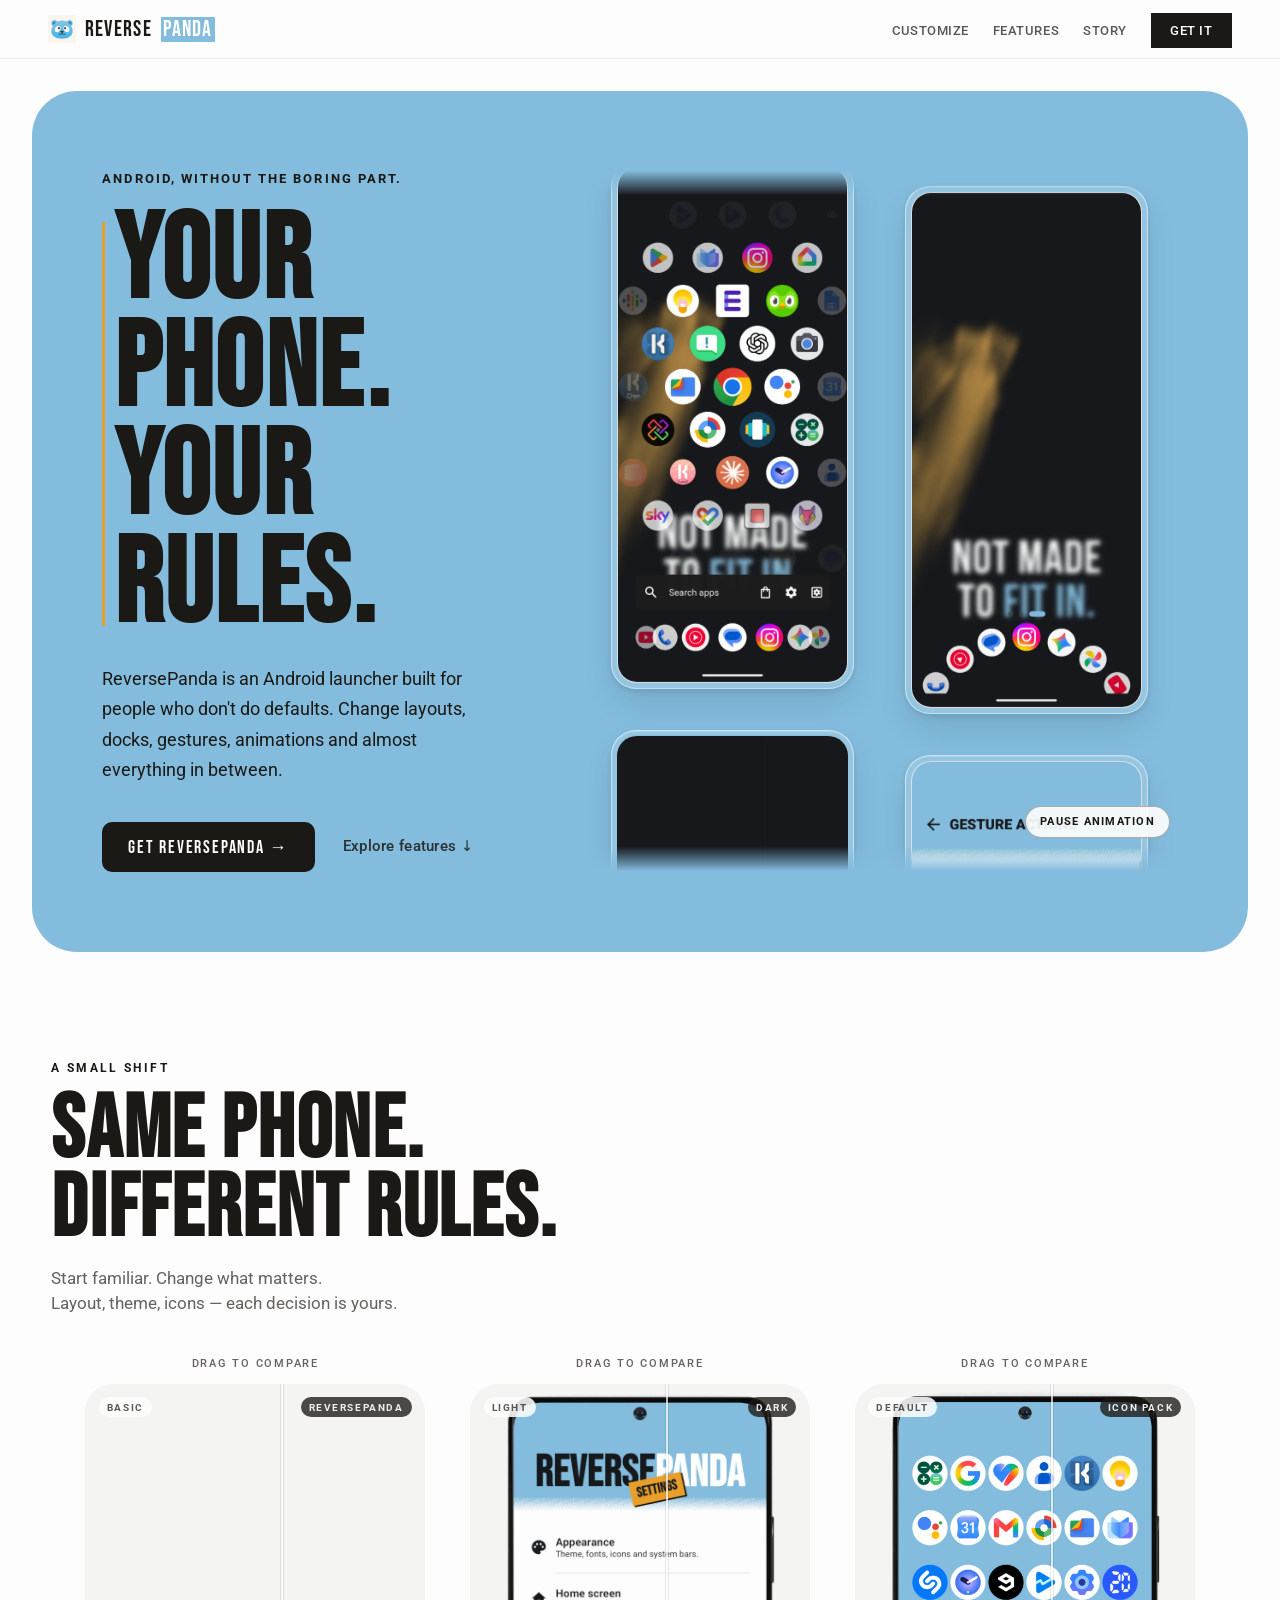
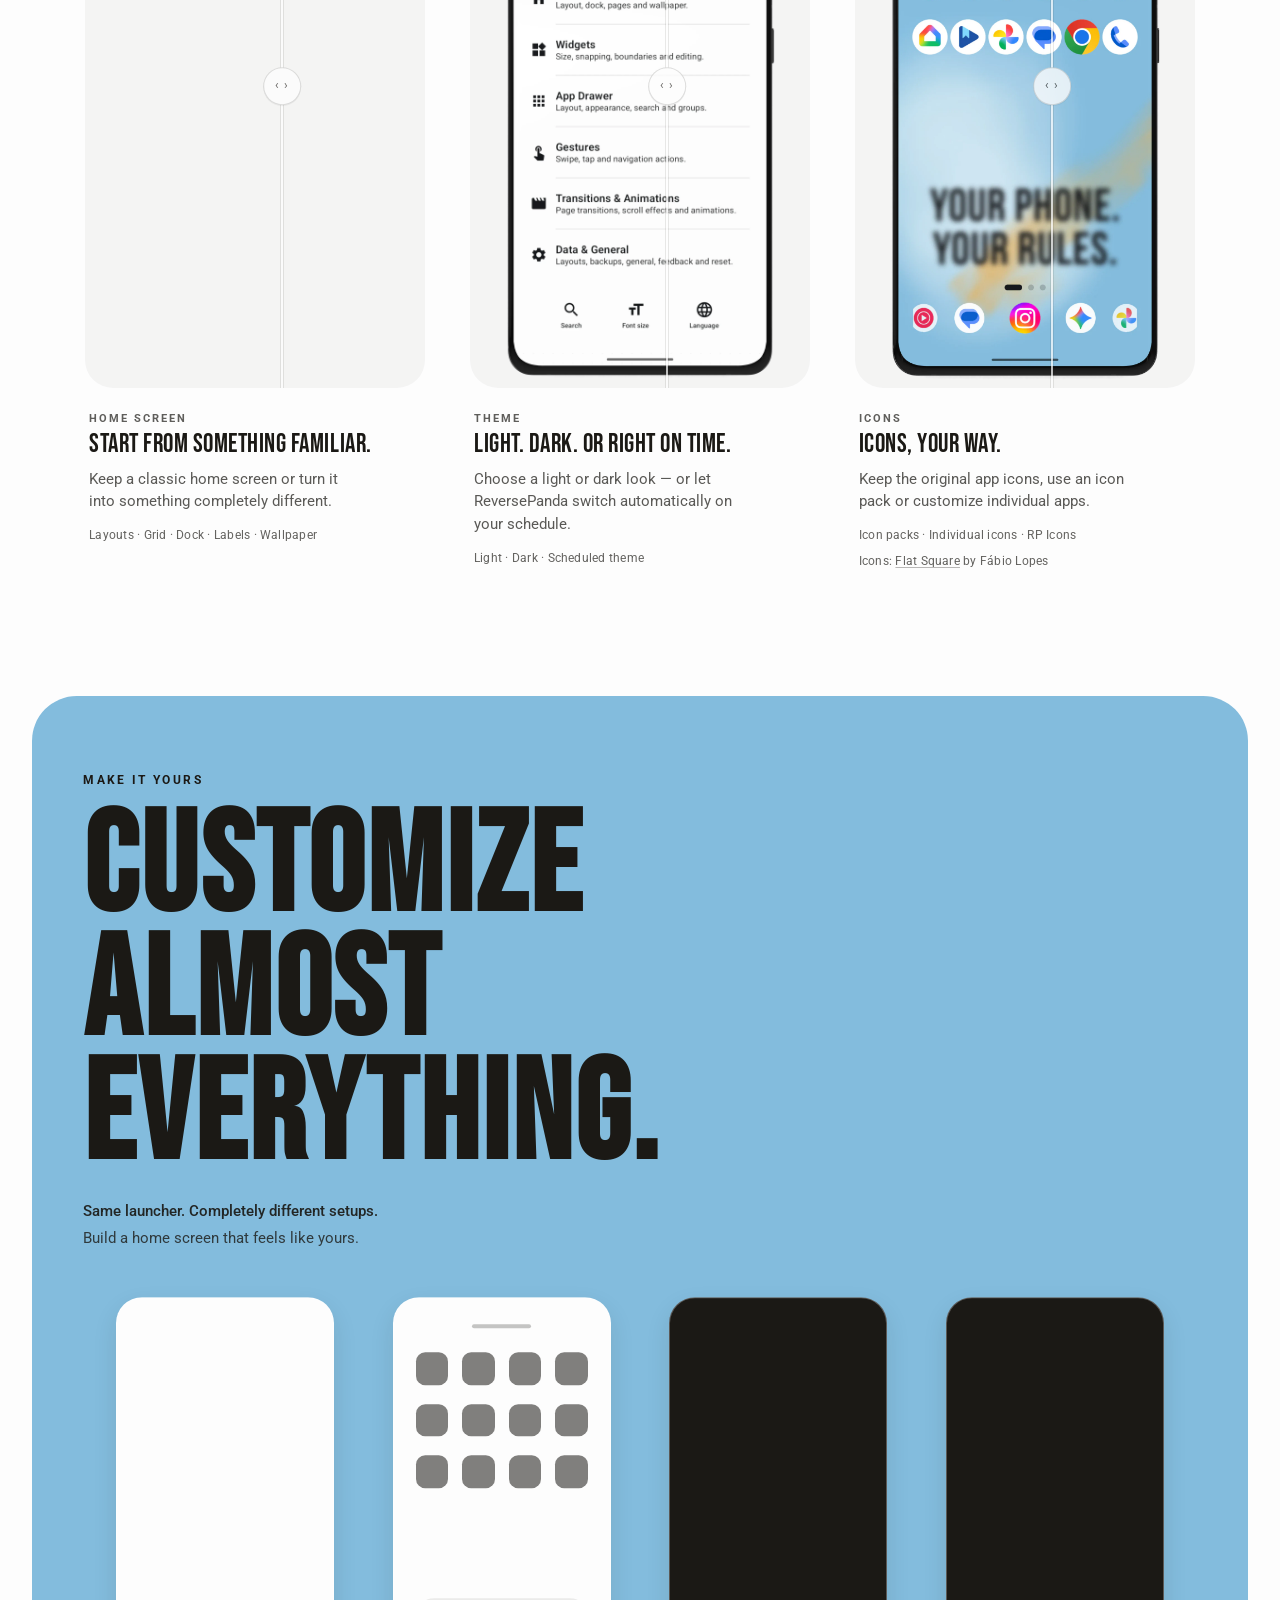
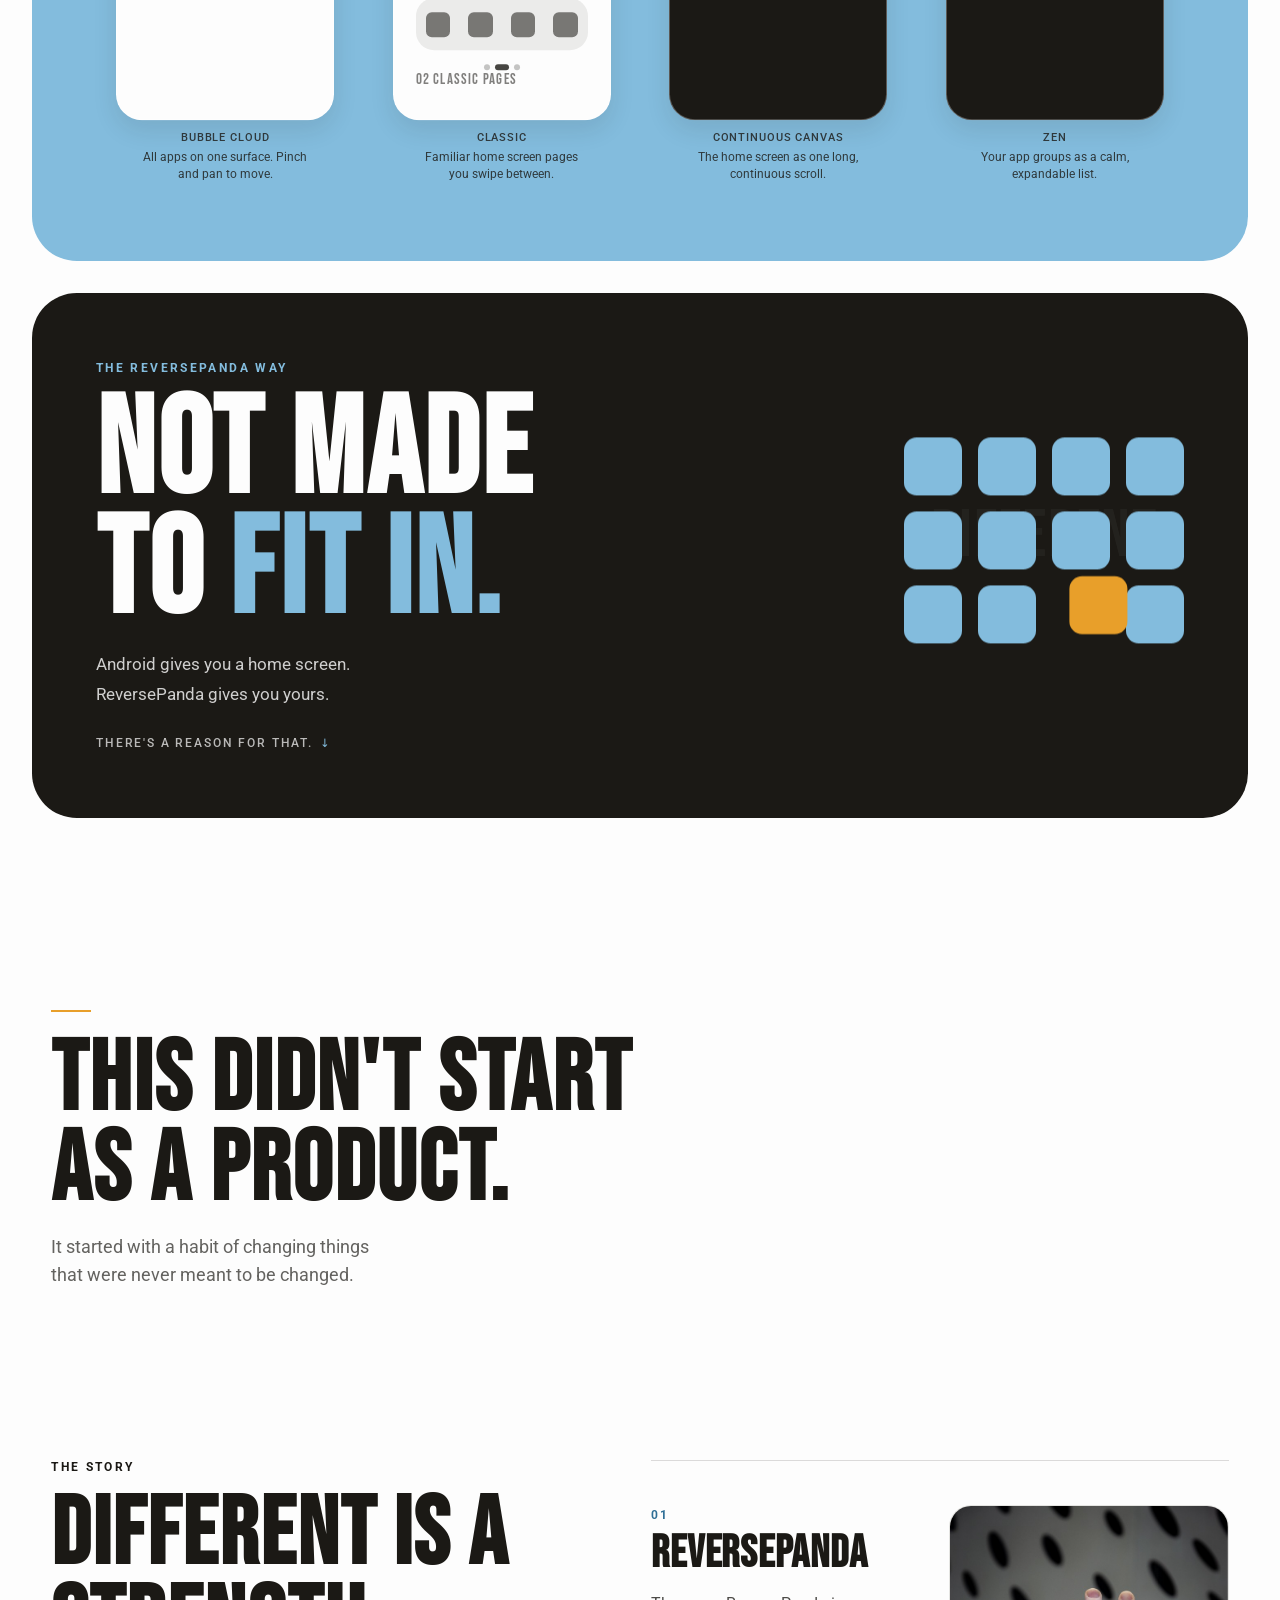
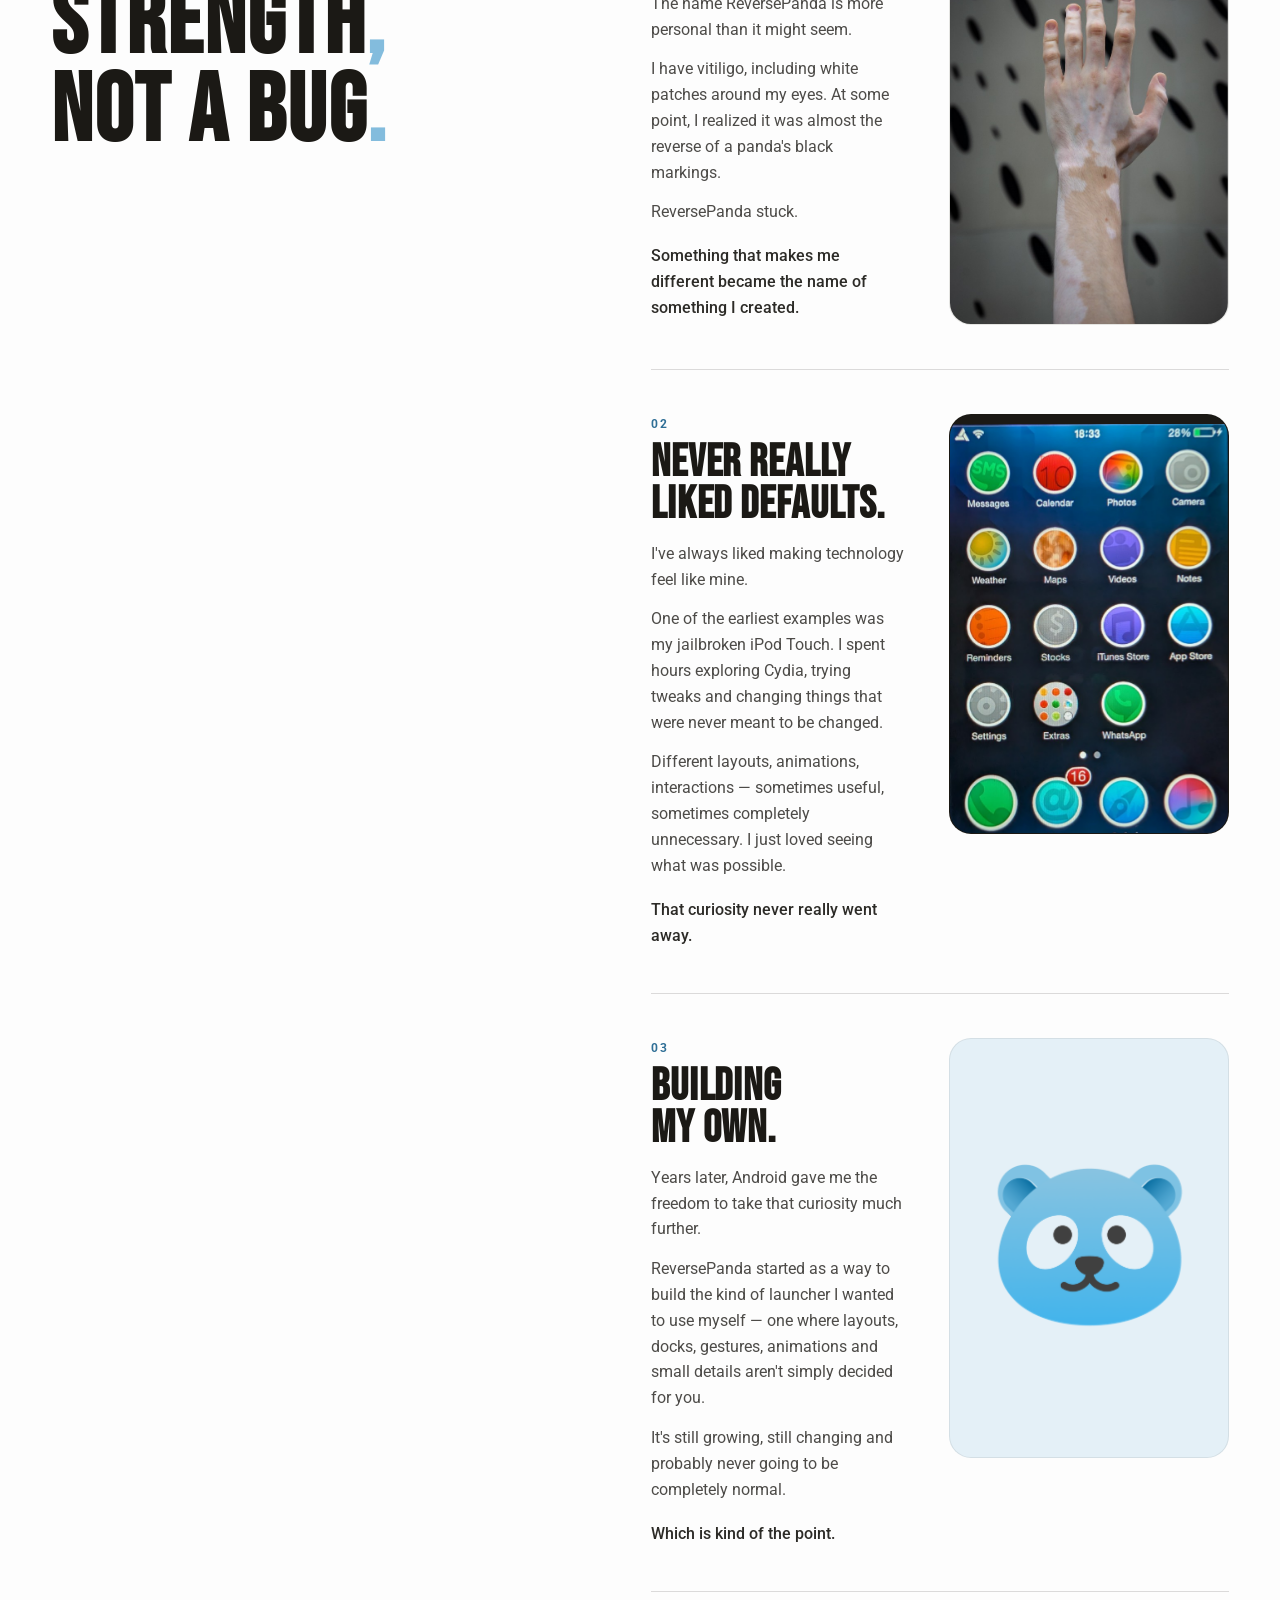
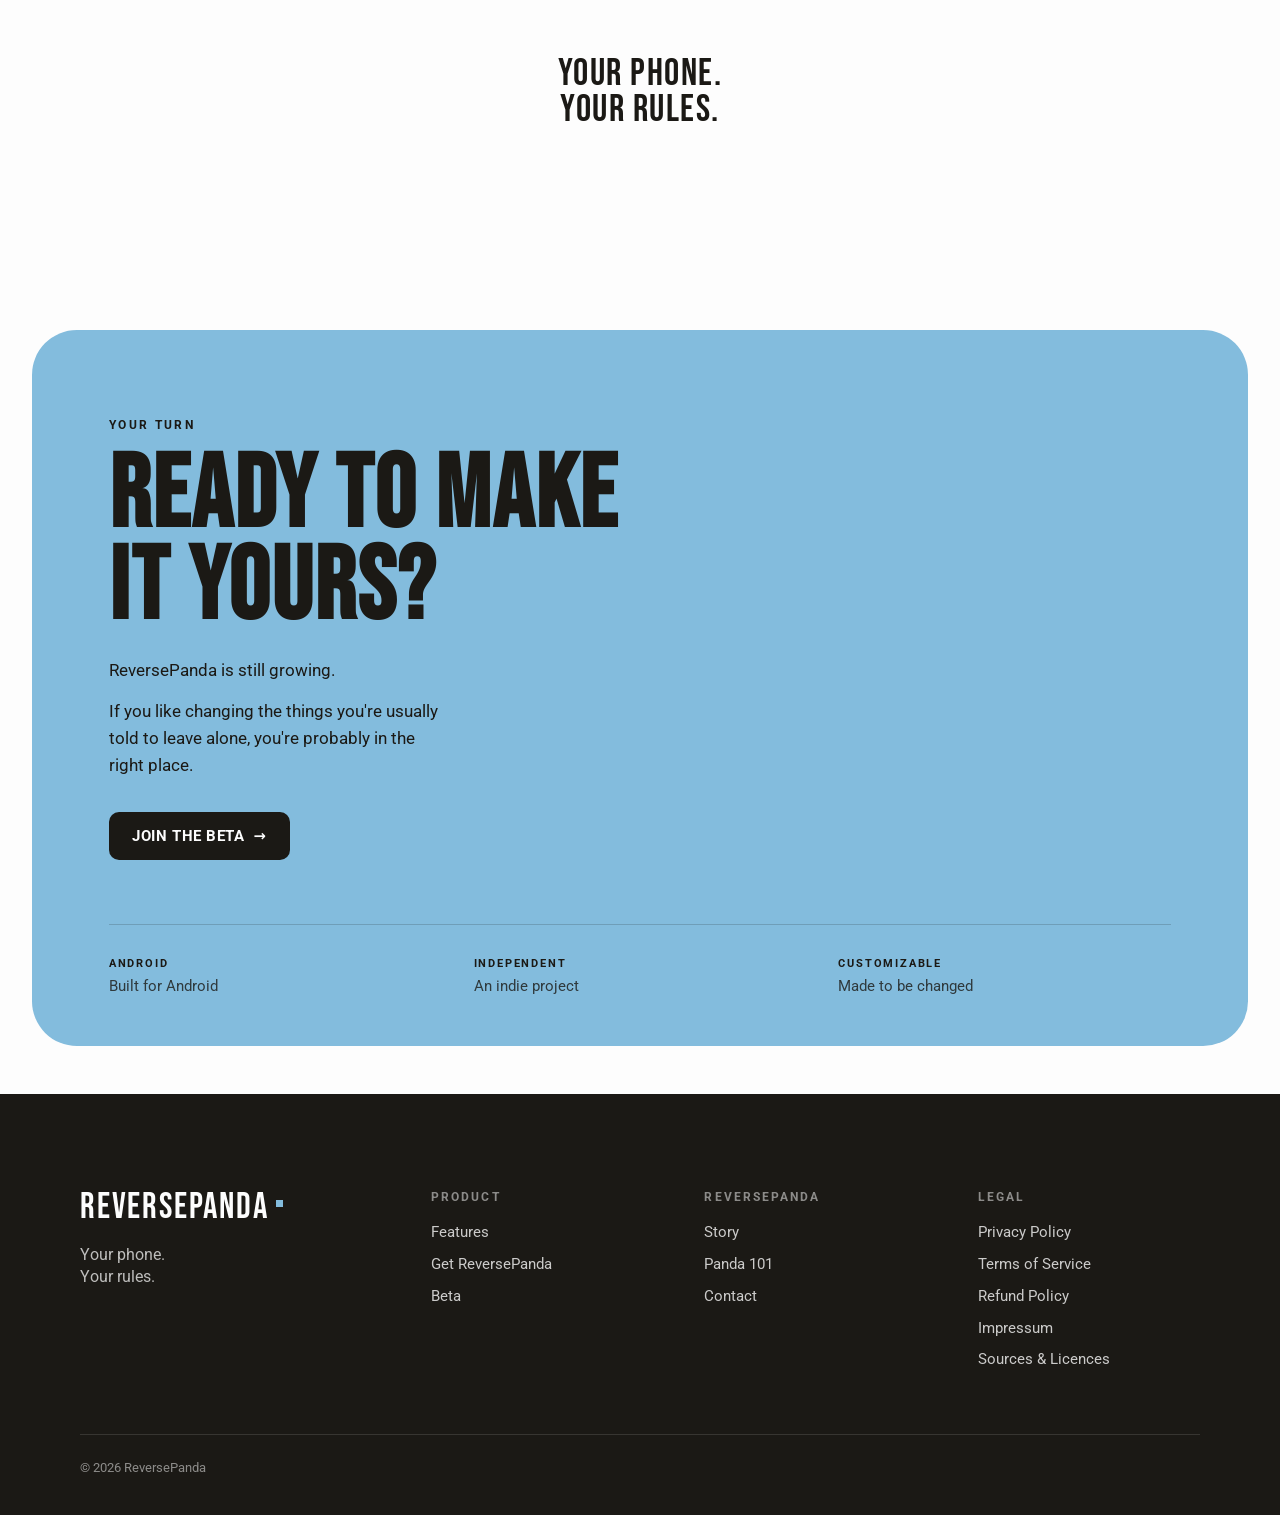
==== commit 6a3eb4b7: "feat: add dedicated social preview image for link sharing Co-authored-by: Cursor <cursoragent@cursor" ====
--- a/index.html
+++ b/index.html
@@ -12,14 +12,16 @@
   <meta property="og:title" content="ReversePanda – Customizable Android Launcher">
   <meta property="og:description" content="ReversePanda is an Android launcher built for people who don't do defaults. Change layouts, docks, gestures, animations and almost everything in between.">
   <meta property="og:url" content="https://reverse-panda.ch/">
-  <meta property="og:image" content="https://reverse-panda.ch/assets/logo/reverse-panda-logo.png">
-  <meta property="og:image:width" content="1024">
-  <meta property="og:image:height" content="1024">
-  <meta property="og:image:alt" content="ReversePanda logo">
-  <meta name="twitter:card" content="summary">
+  <meta property="og:image" content="https://reverse-panda.ch/assets/social/reversepanda-social-preview.jpg">
+  <meta property="og:image:type" content="image/jpeg">
+  <meta property="og:image:width" content="1200">
+  <meta property="og:image:height" content="630">
+  <meta property="og:image:alt" content="ReversePanda: Your phone. Your rules. An Android launcher built for people who don't do defaults.">
+  <meta name="twitter:card" content="summary_large_image">
   <meta name="twitter:title" content="ReversePanda – Customizable Android Launcher">
   <meta name="twitter:description" content="ReversePanda is an Android launcher built for people who don't do defaults. Change layouts, docks, gestures, animations and almost everything in between.">
-  <meta name="twitter:image" content="https://reverse-panda.ch/assets/logo/reverse-panda-logo.png">
+  <meta name="twitter:image" content="https://reverse-panda.ch/assets/social/reversepanda-social-preview.jpg">
+  <meta name="twitter:image:alt" content="ReversePanda: Your phone. Your rules. An Android launcher built for people who don't do defaults.">
   <link rel="icon" type="image/png" href="assets/logo/reverse-panda-logo-192.png">
   <link rel="apple-touch-icon" href="assets/logo/reverse-panda-logo-192.png">
   <link rel="preload" href="assets/fonts/bebasneue-JTUSjIg69CK48gW7PXoo9Wlhyw.woff2" as="font" type="font/woff2" crossorigin>
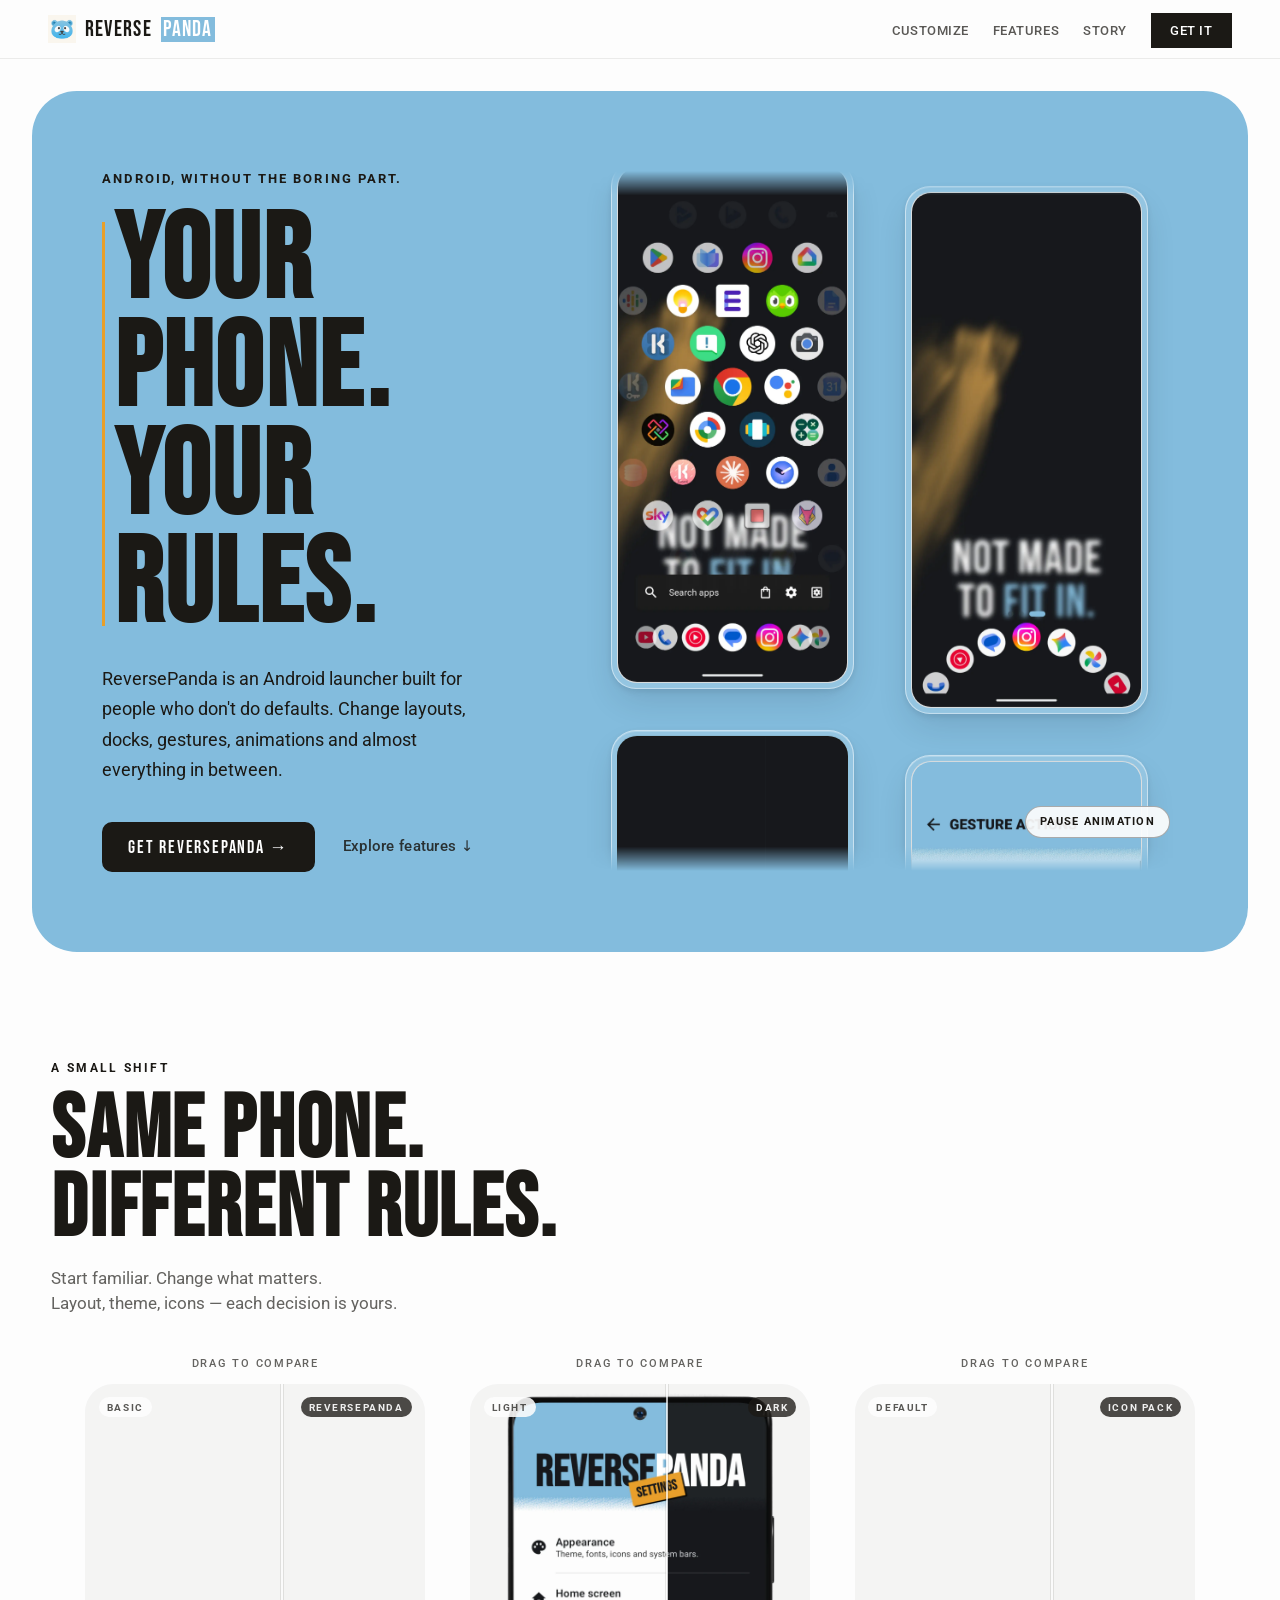
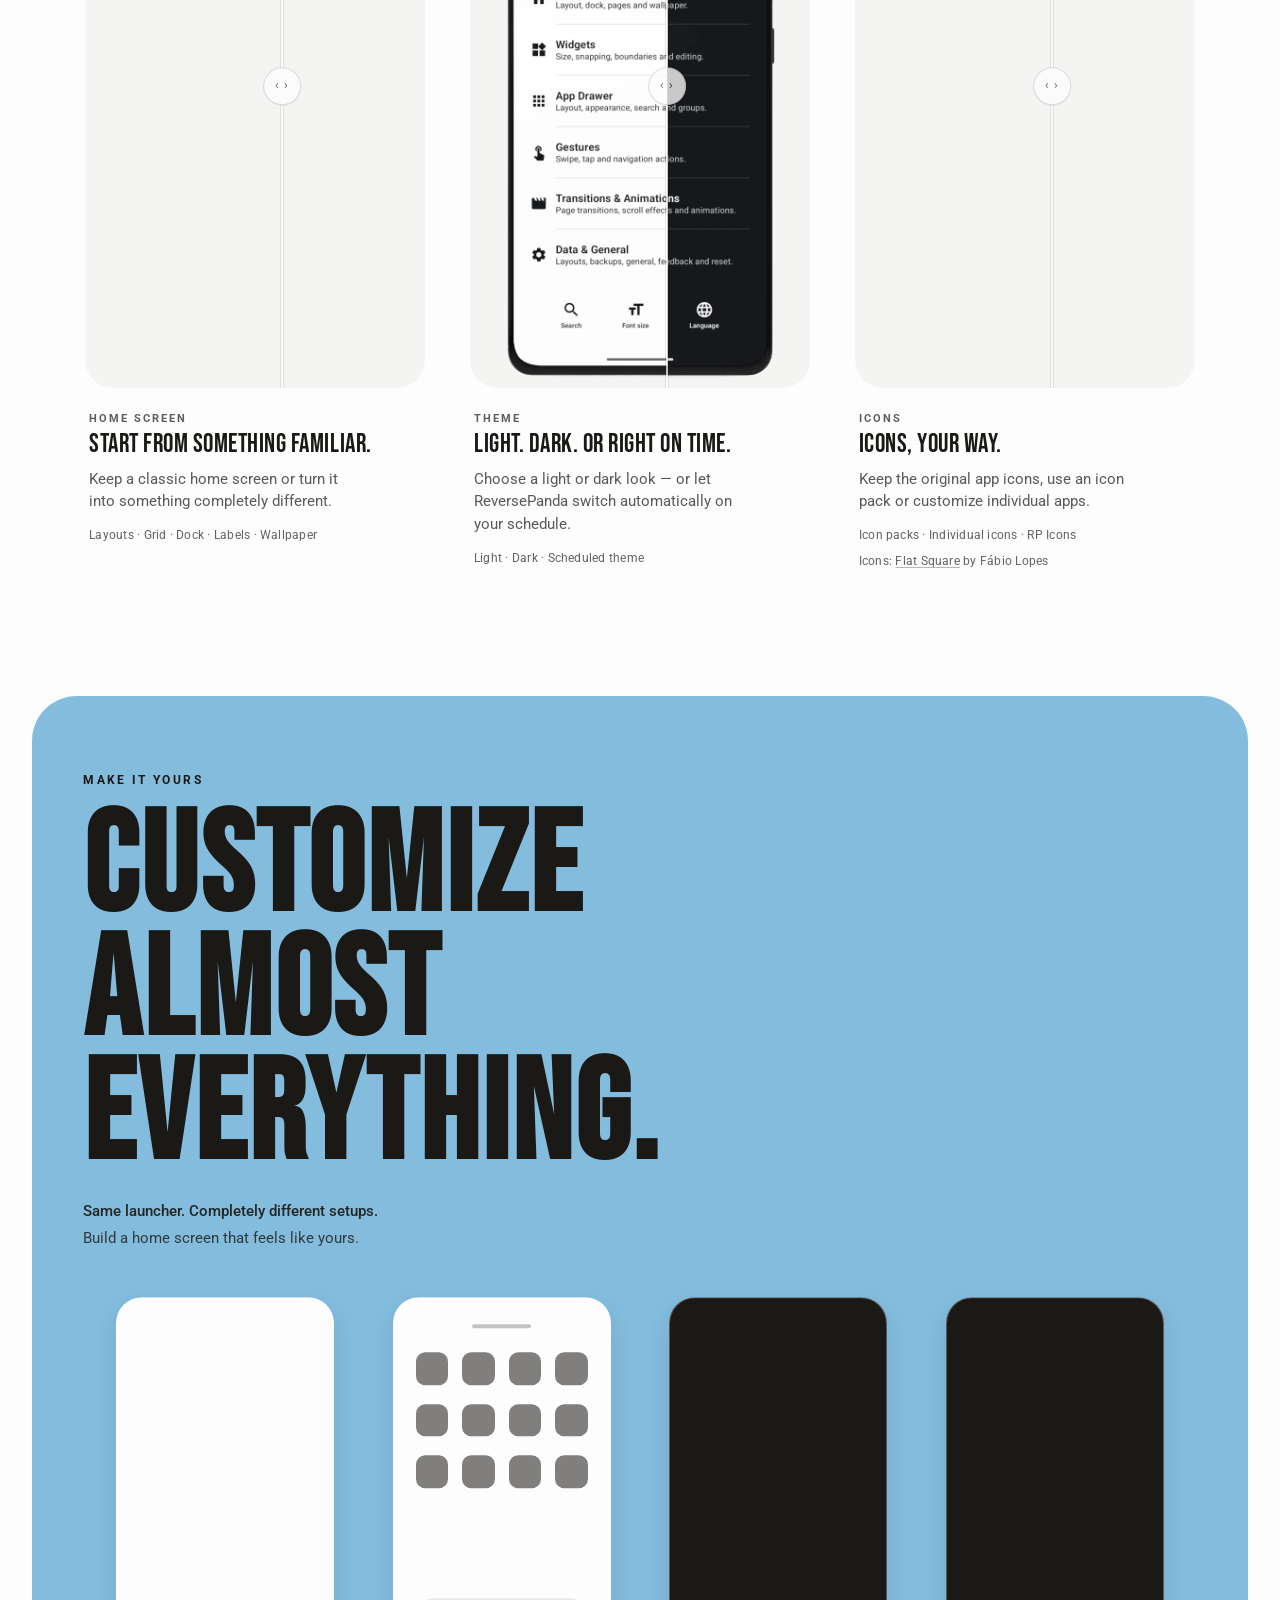
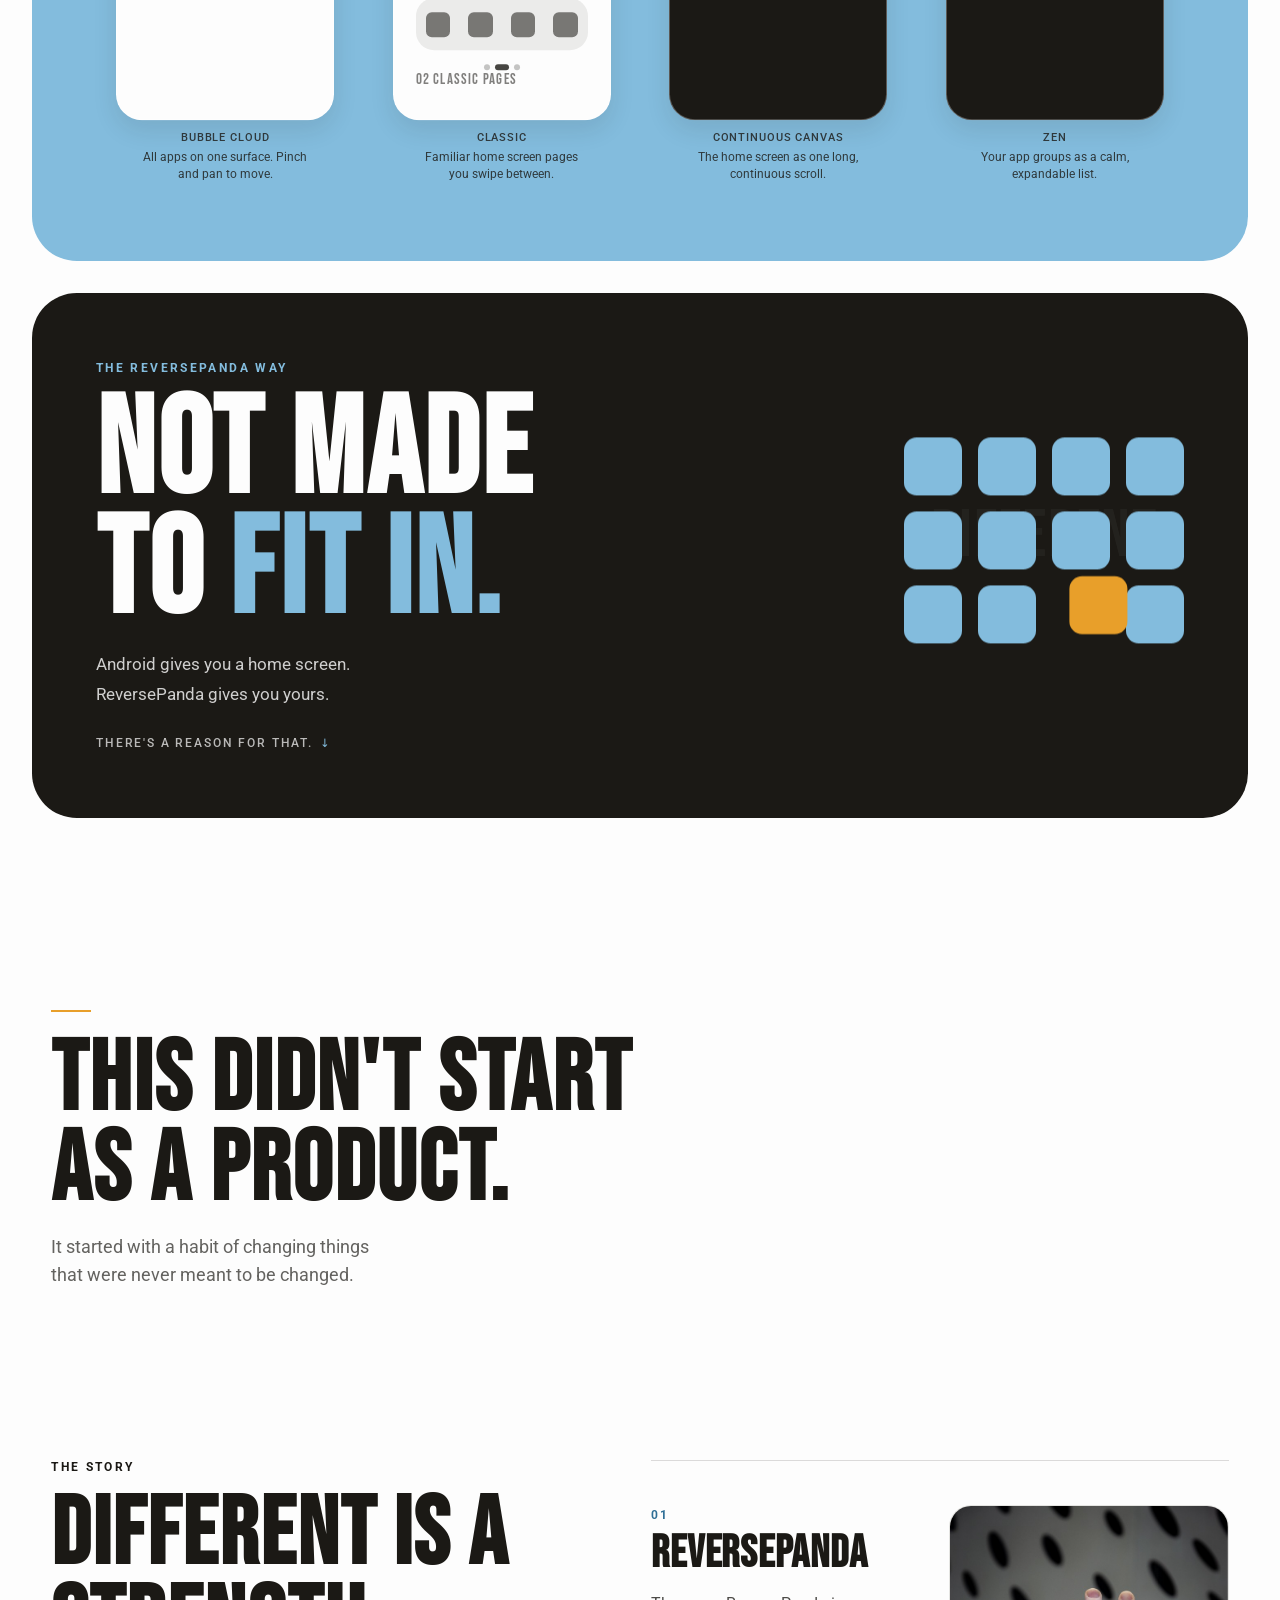
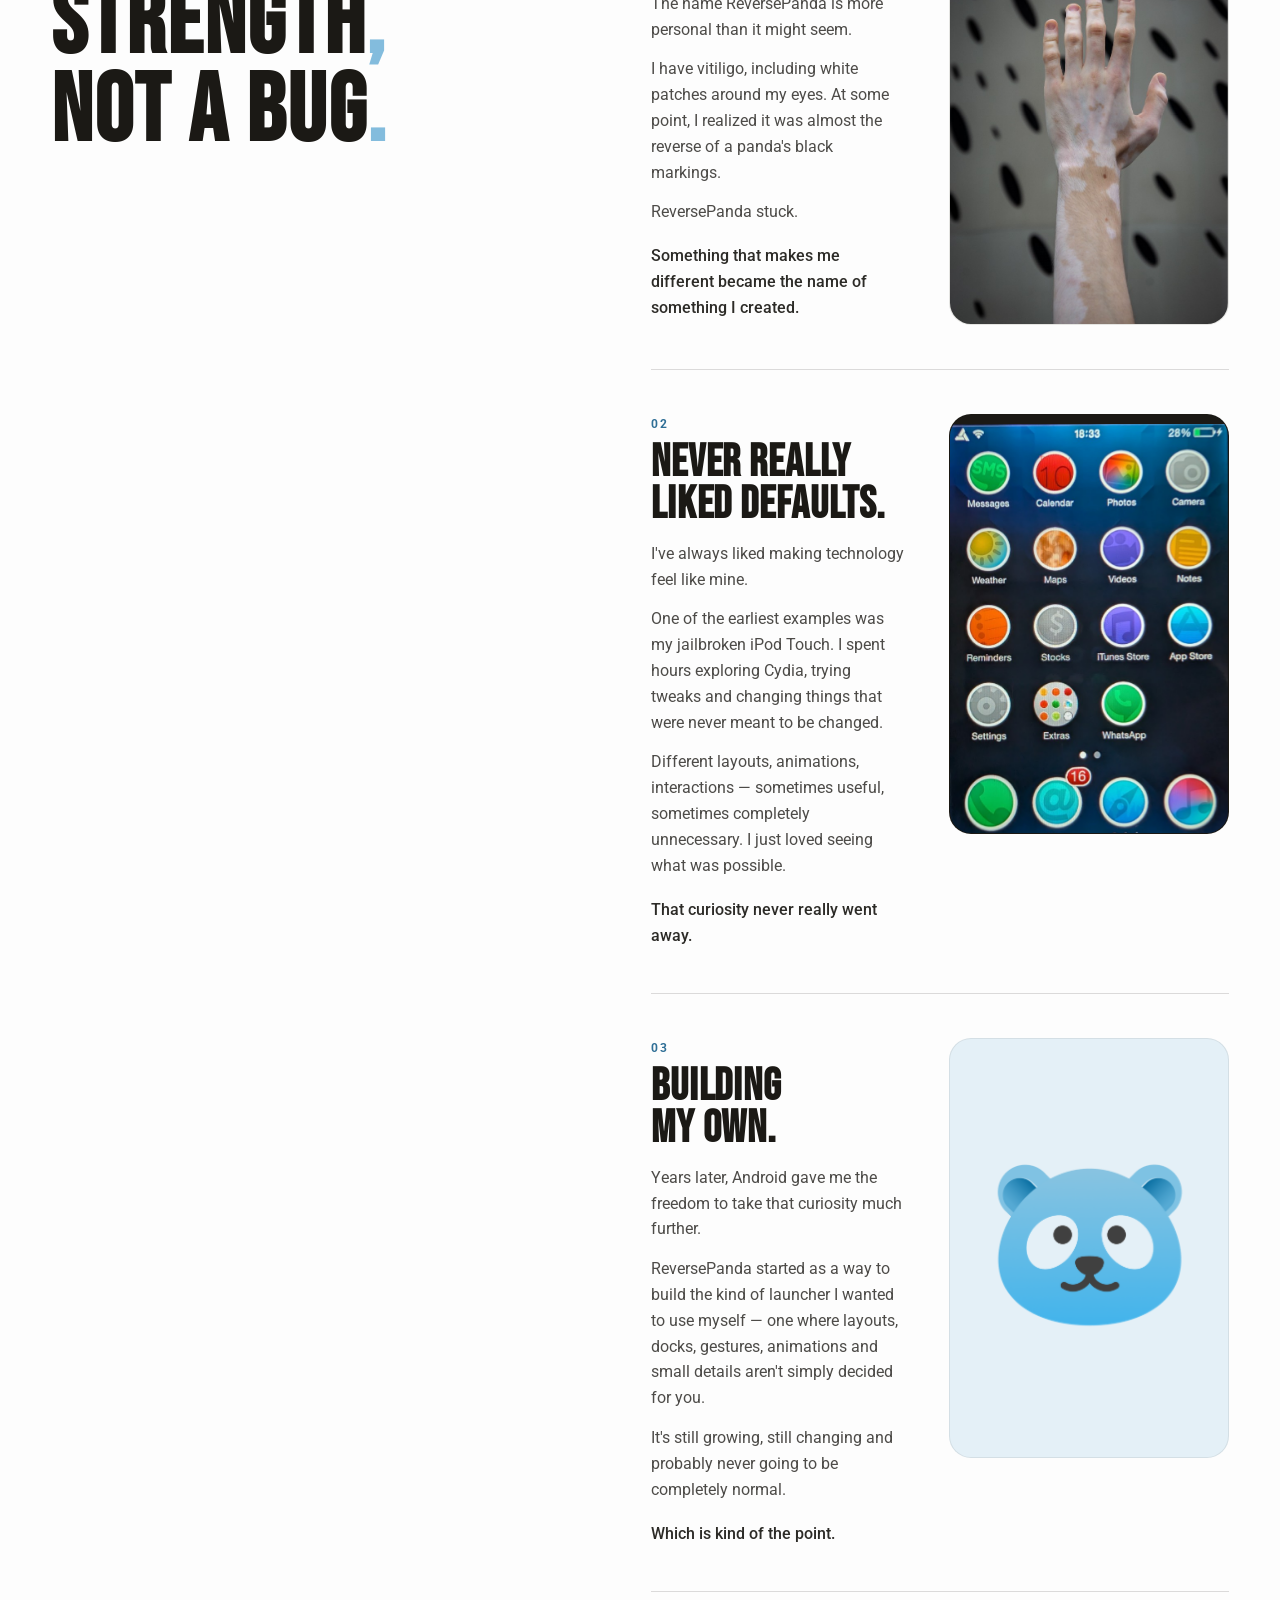
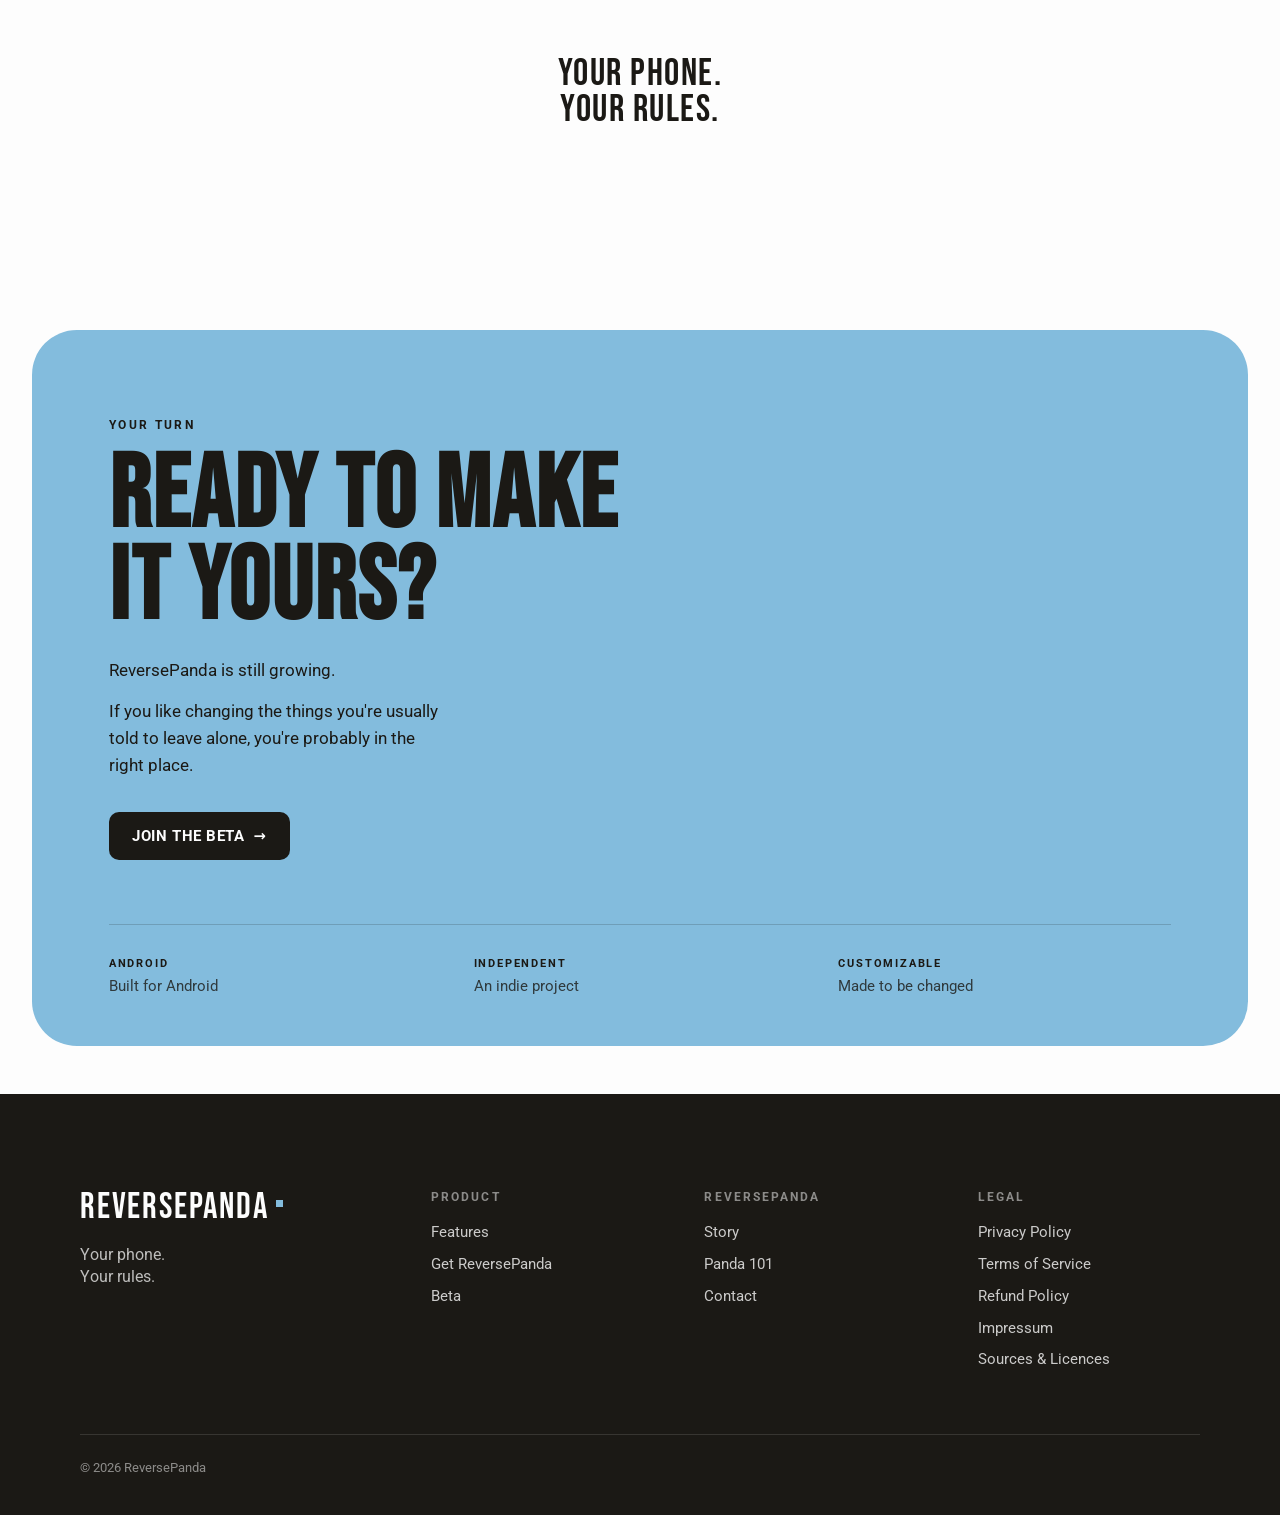
==== commit 05fa57f4: "feat: use purpose-specific homepage title and social preview wording Co-authored-by: Cursor <cursora" ====
--- a/index.html
+++ b/index.html
@@ -3,14 +3,14 @@
 <head>
   <meta charset="UTF-8">
   <meta name="viewport" content="width=device-width, initial-scale=1.0">
-  <title>ReversePanda – Customizable Android Launcher</title>
-  <meta name="description" content="ReversePanda is an Android launcher built for people who don't do defaults. Change layouts, docks, gestures, animations and almost everything in between.">
+  <title>ReversePanda – Android Launcher</title>
+  <meta name="description" content="Your phone. Your rules. Customize layouts, docks, gestures, icons and more with ReversePanda.">
   <meta name="theme-color" content="#FDFDFD">
   <link rel="canonical" href="https://reverse-panda.ch/">
   <meta property="og:type" content="website">
   <meta property="og:site_name" content="ReversePanda">
-  <meta property="og:title" content="ReversePanda – Customizable Android Launcher">
-  <meta property="og:description" content="ReversePanda is an Android launcher built for people who don't do defaults. Change layouts, docks, gestures, animations and almost everything in between.">
+  <meta property="og:title" content="ReversePanda – Your Phone. Your Rules.">
+  <meta property="og:description" content="Customize layouts, docks, gestures, icons and more with ReversePanda.">
   <meta property="og:url" content="https://reverse-panda.ch/">
   <meta property="og:image" content="https://reverse-panda.ch/assets/social/reversepanda-social-preview.jpg">
   <meta property="og:image:type" content="image/jpeg">
@@ -18,8 +18,8 @@
   <meta property="og:image:height" content="630">
   <meta property="og:image:alt" content="ReversePanda: Your phone. Your rules. An Android launcher built for people who don't do defaults.">
   <meta name="twitter:card" content="summary_large_image">
-  <meta name="twitter:title" content="ReversePanda – Customizable Android Launcher">
-  <meta name="twitter:description" content="ReversePanda is an Android launcher built for people who don't do defaults. Change layouts, docks, gestures, animations and almost everything in between.">
+  <meta name="twitter:title" content="ReversePanda – Your Phone. Your Rules.">
+  <meta name="twitter:description" content="Customize layouts, docks, gestures, icons and more with ReversePanda.">
   <meta name="twitter:image" content="https://reverse-panda.ch/assets/social/reversepanda-social-preview.jpg">
   <meta name="twitter:image:alt" content="ReversePanda: Your phone. Your rules. An Android launcher built for people who don't do defaults.">
   <link rel="icon" type="image/png" href="assets/logo/reverse-panda-logo-192.png">
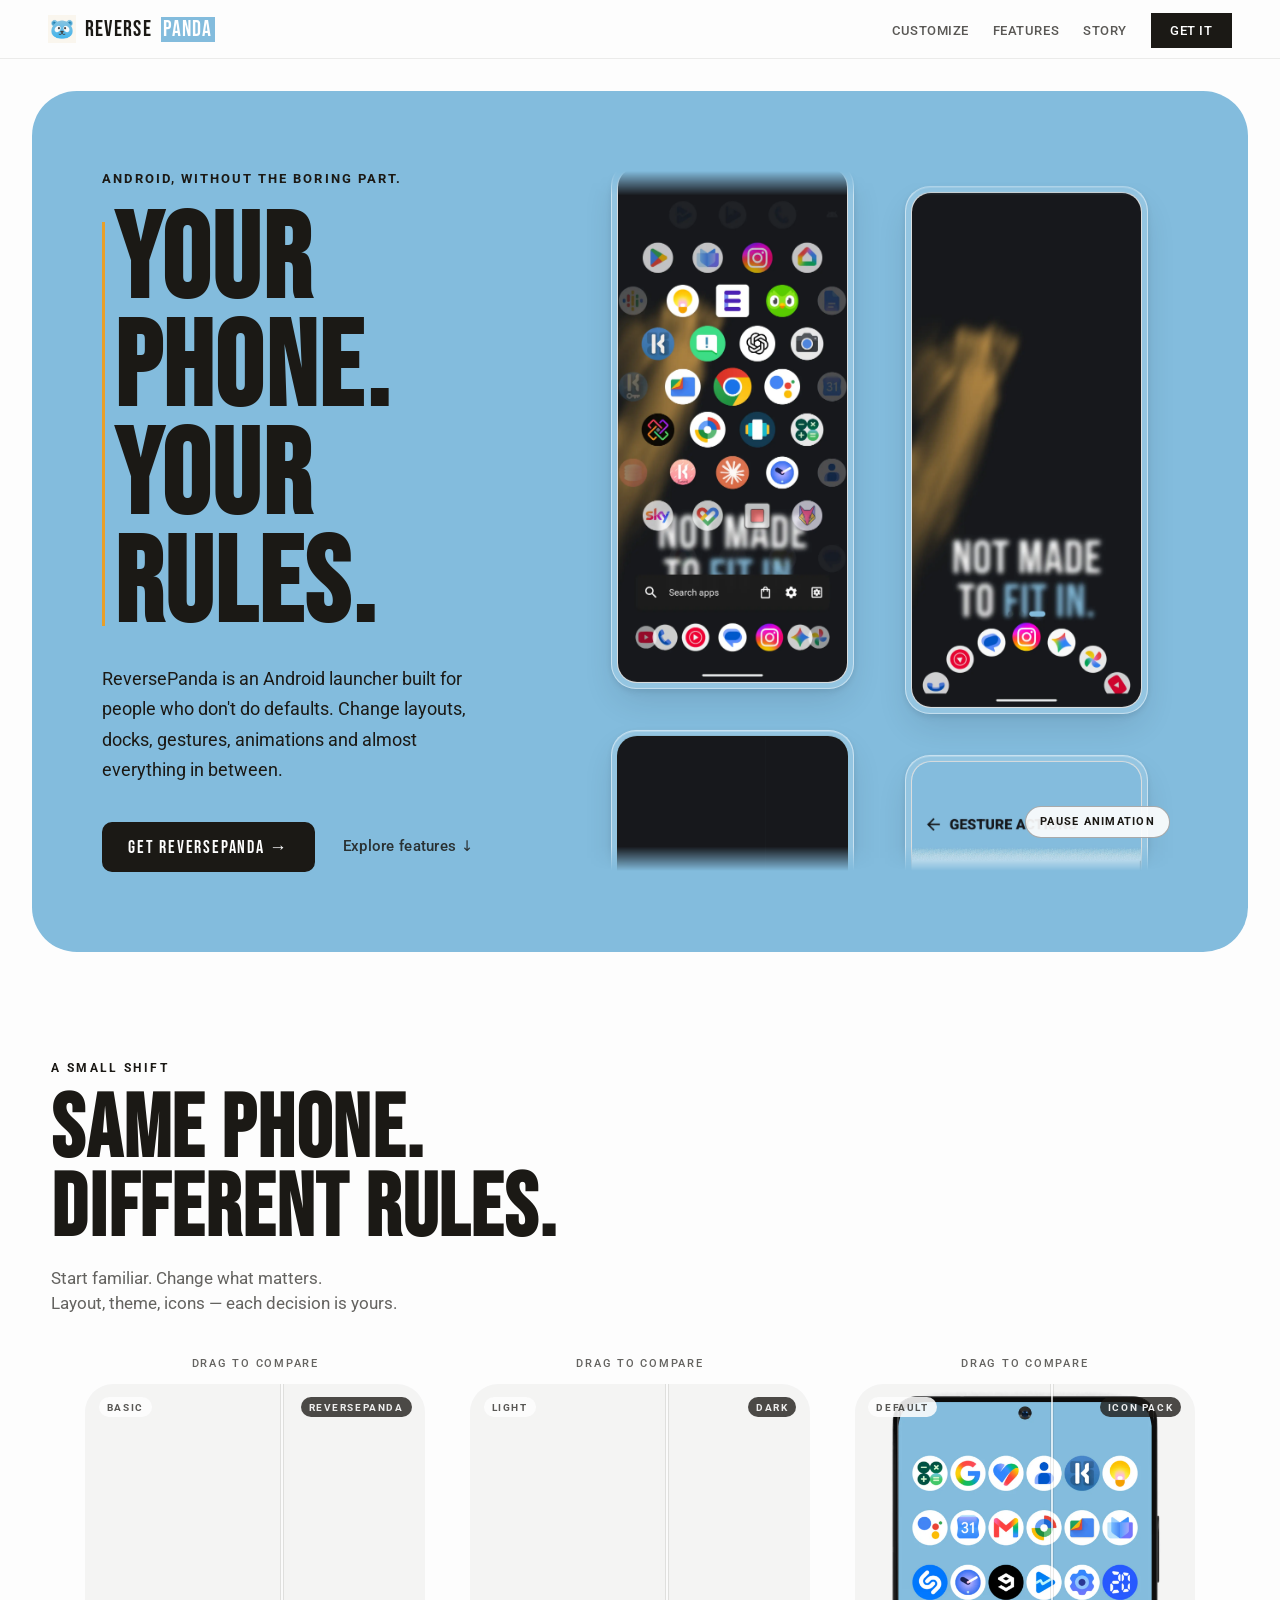
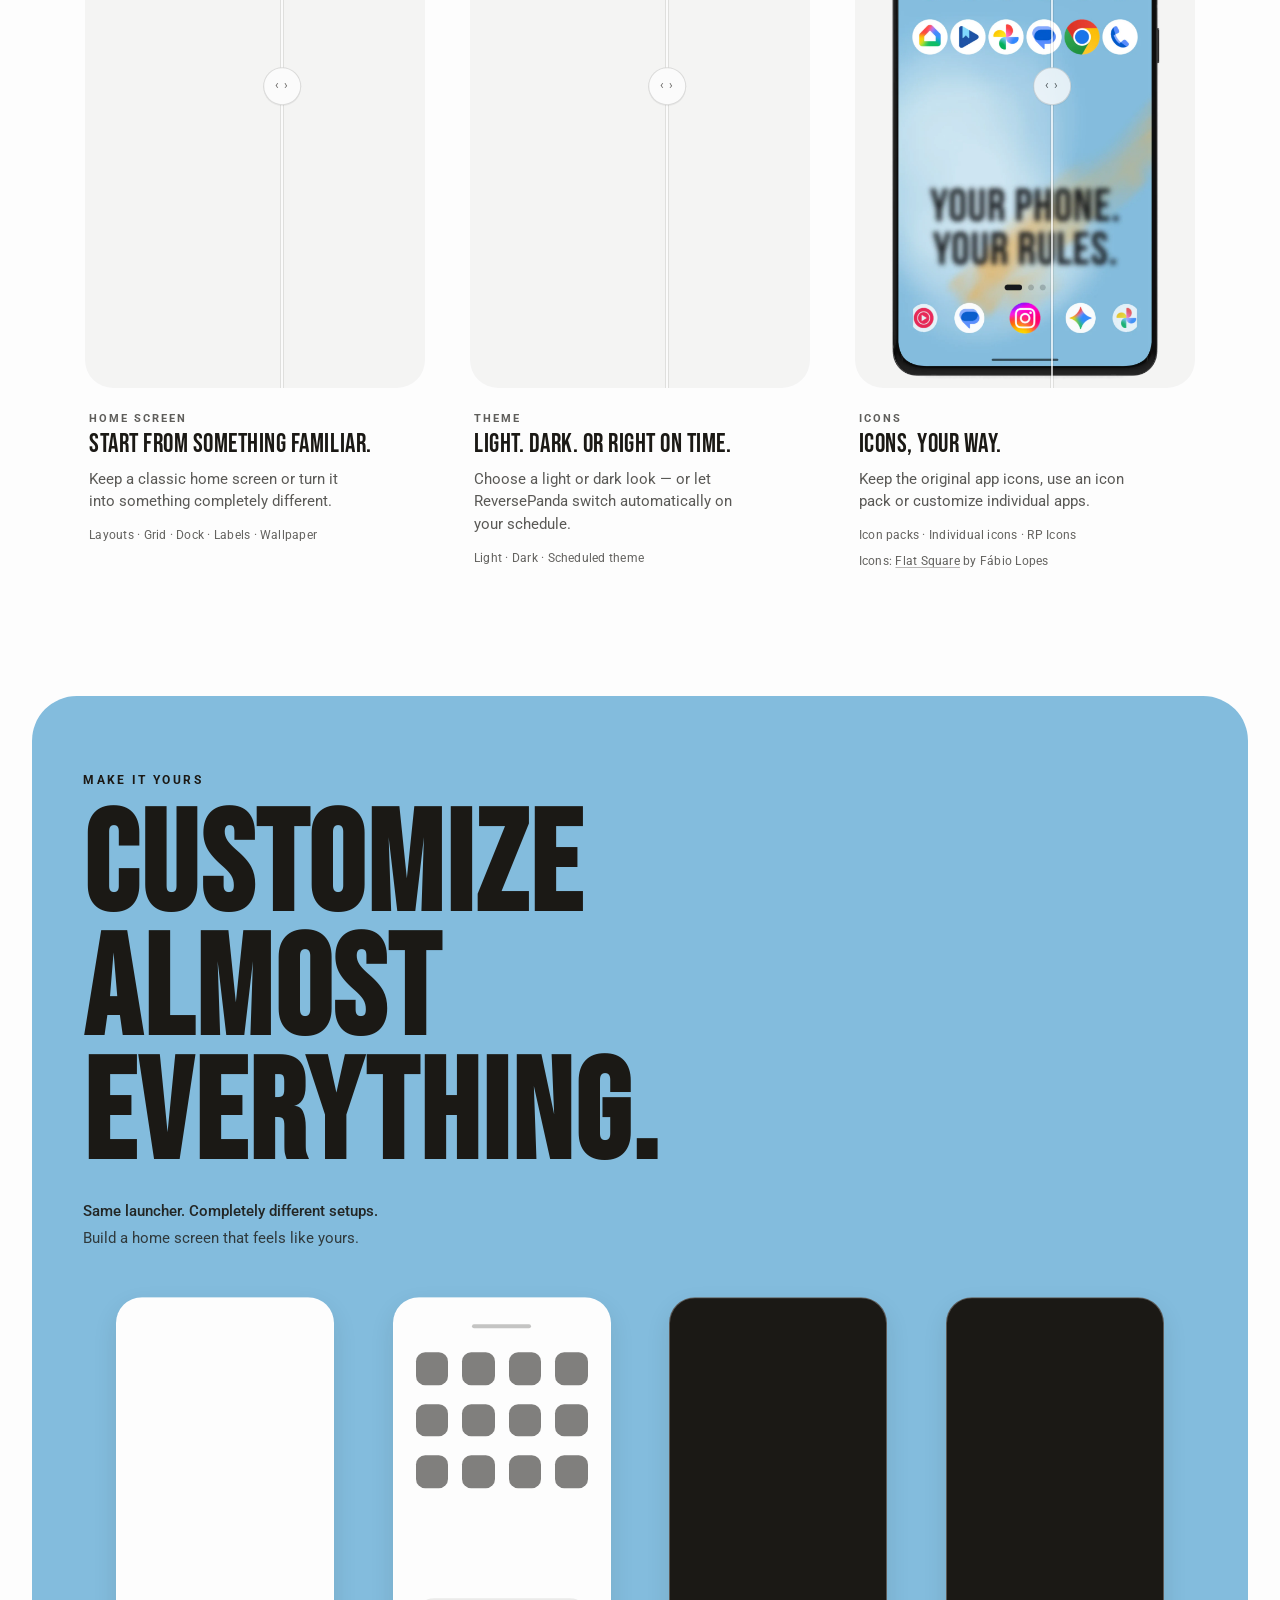
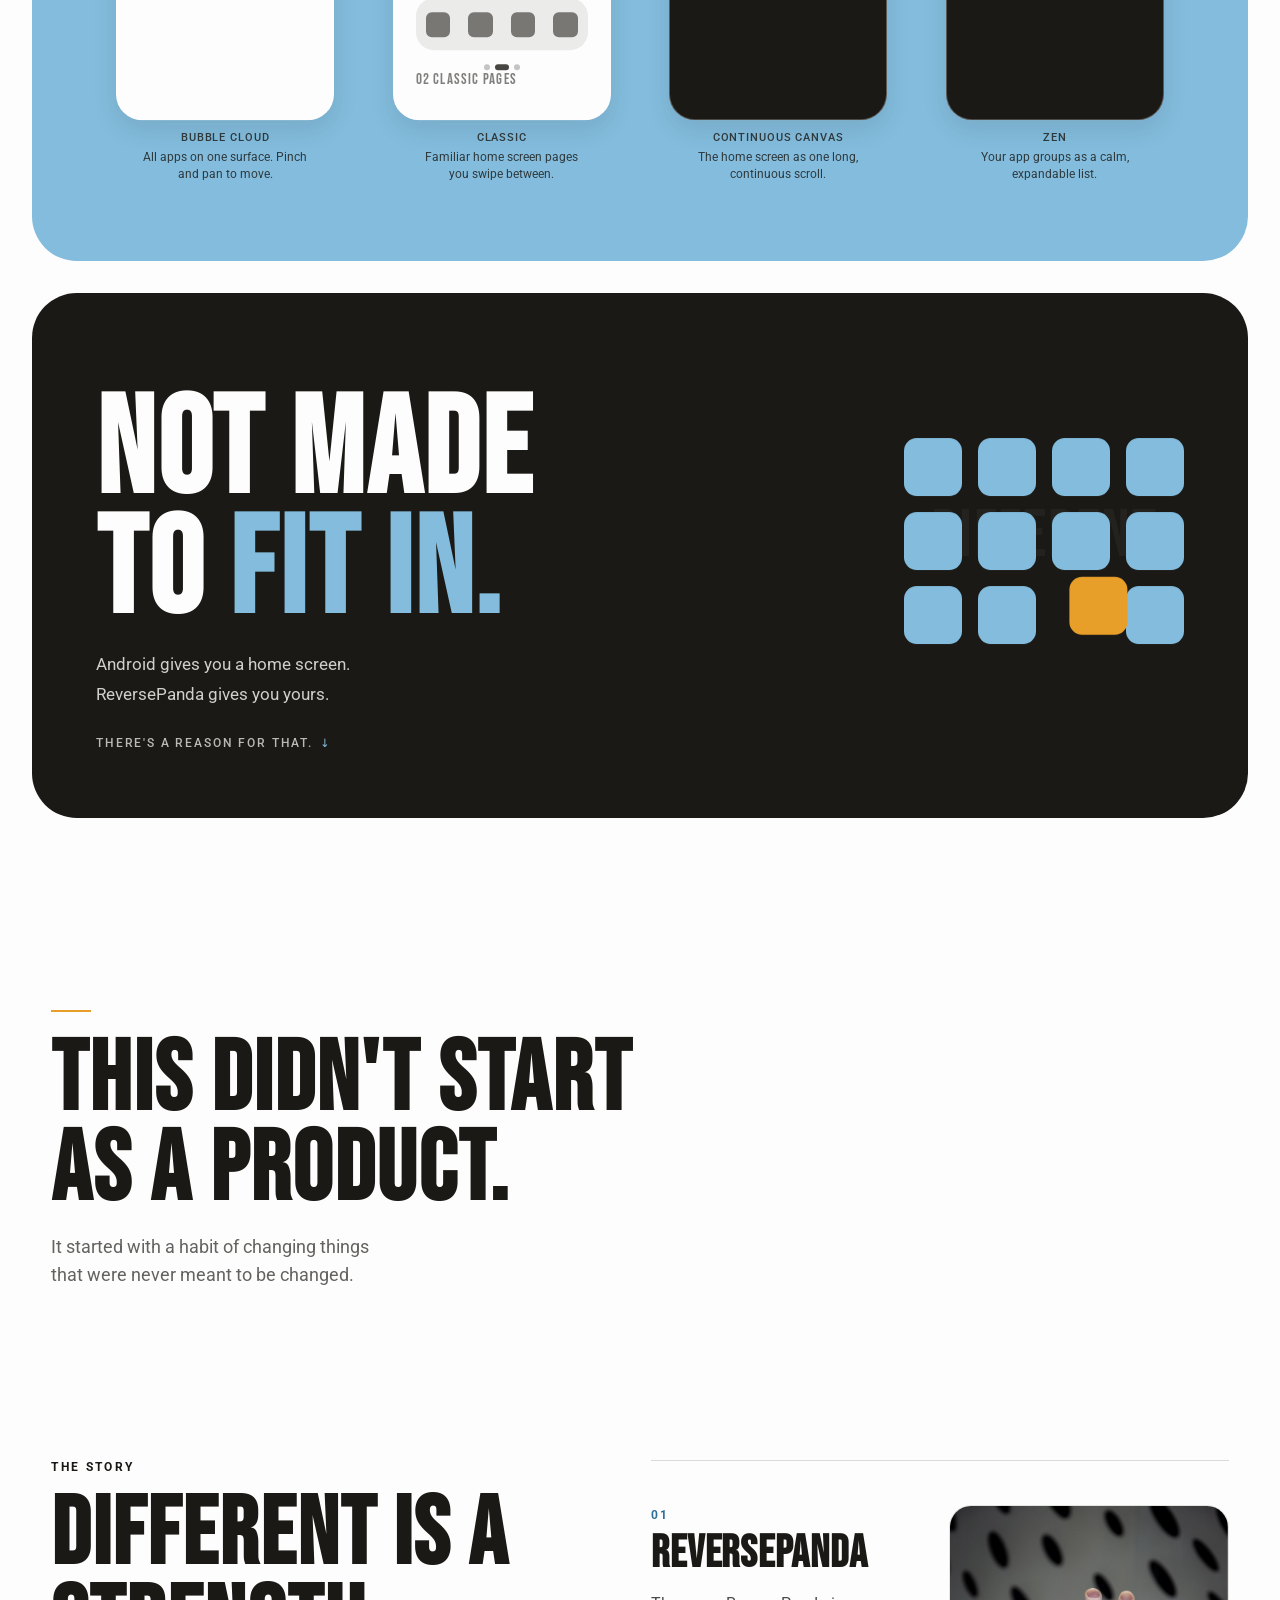
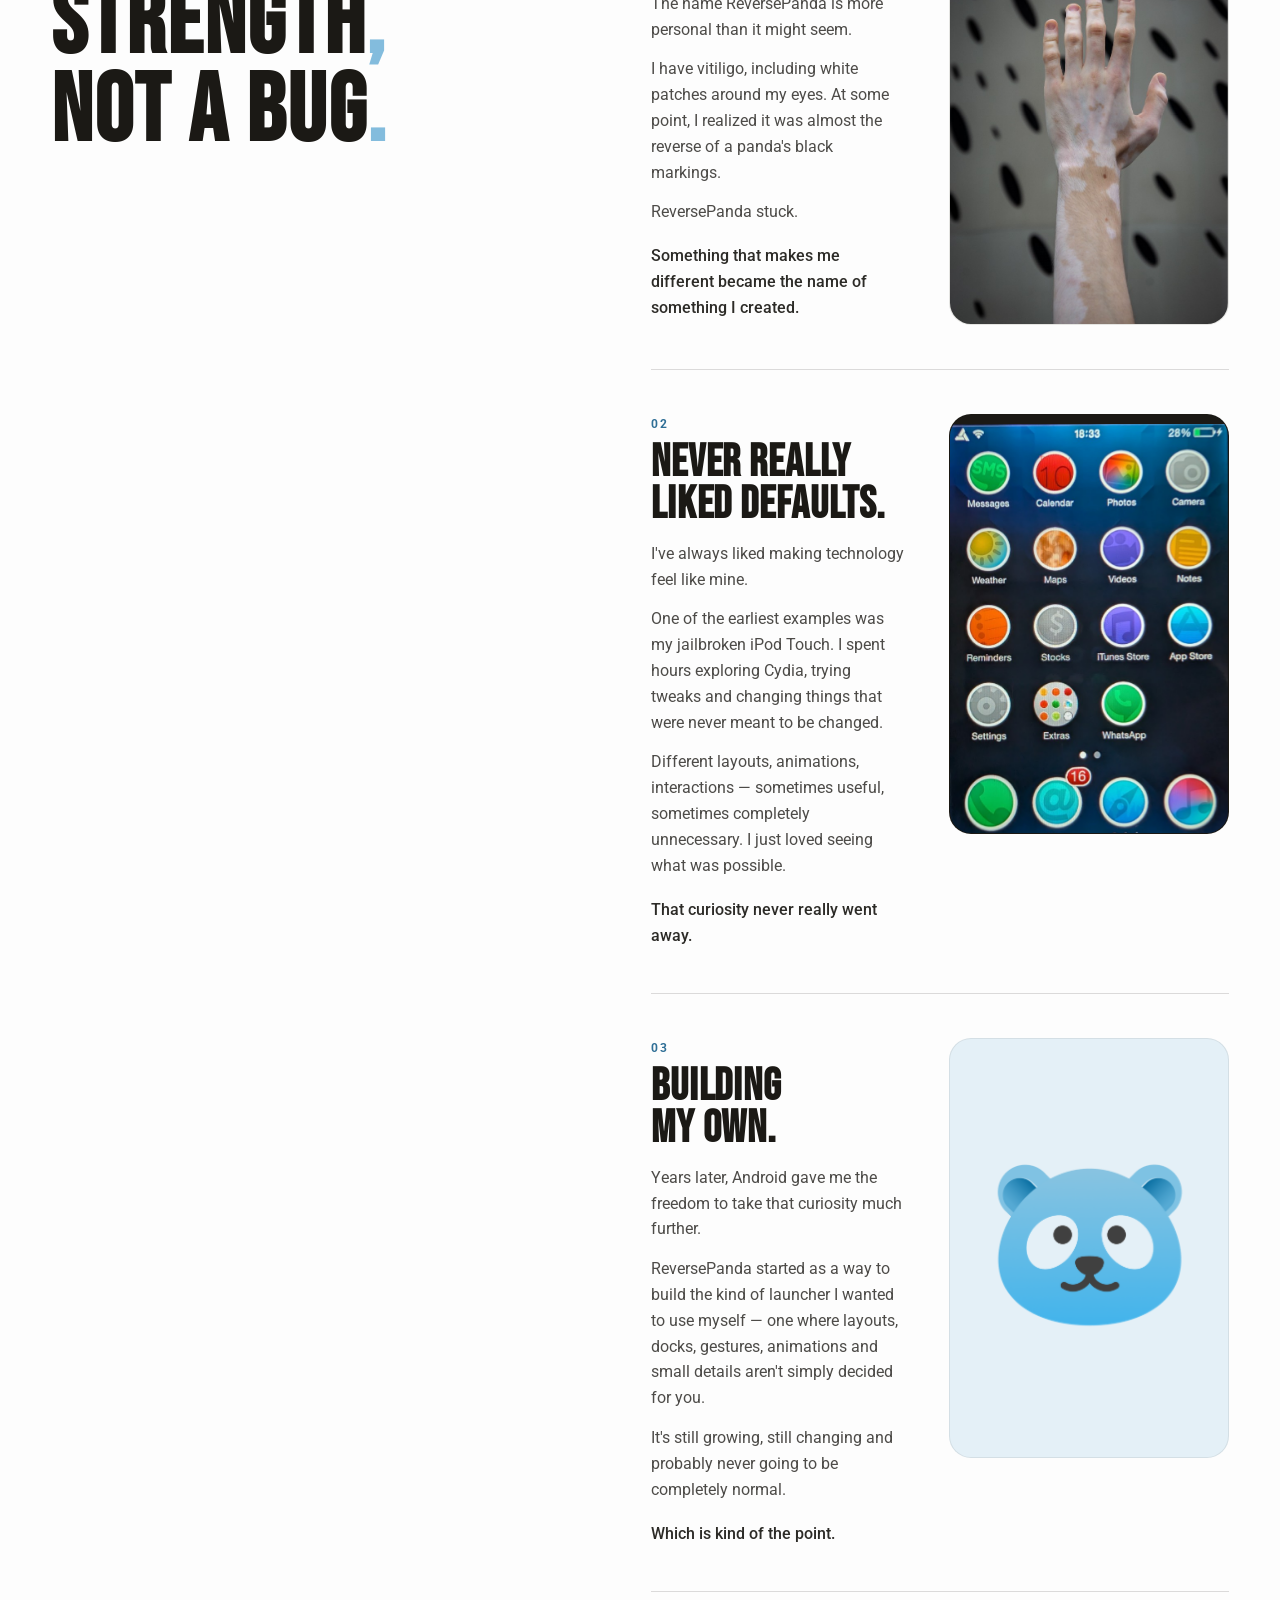
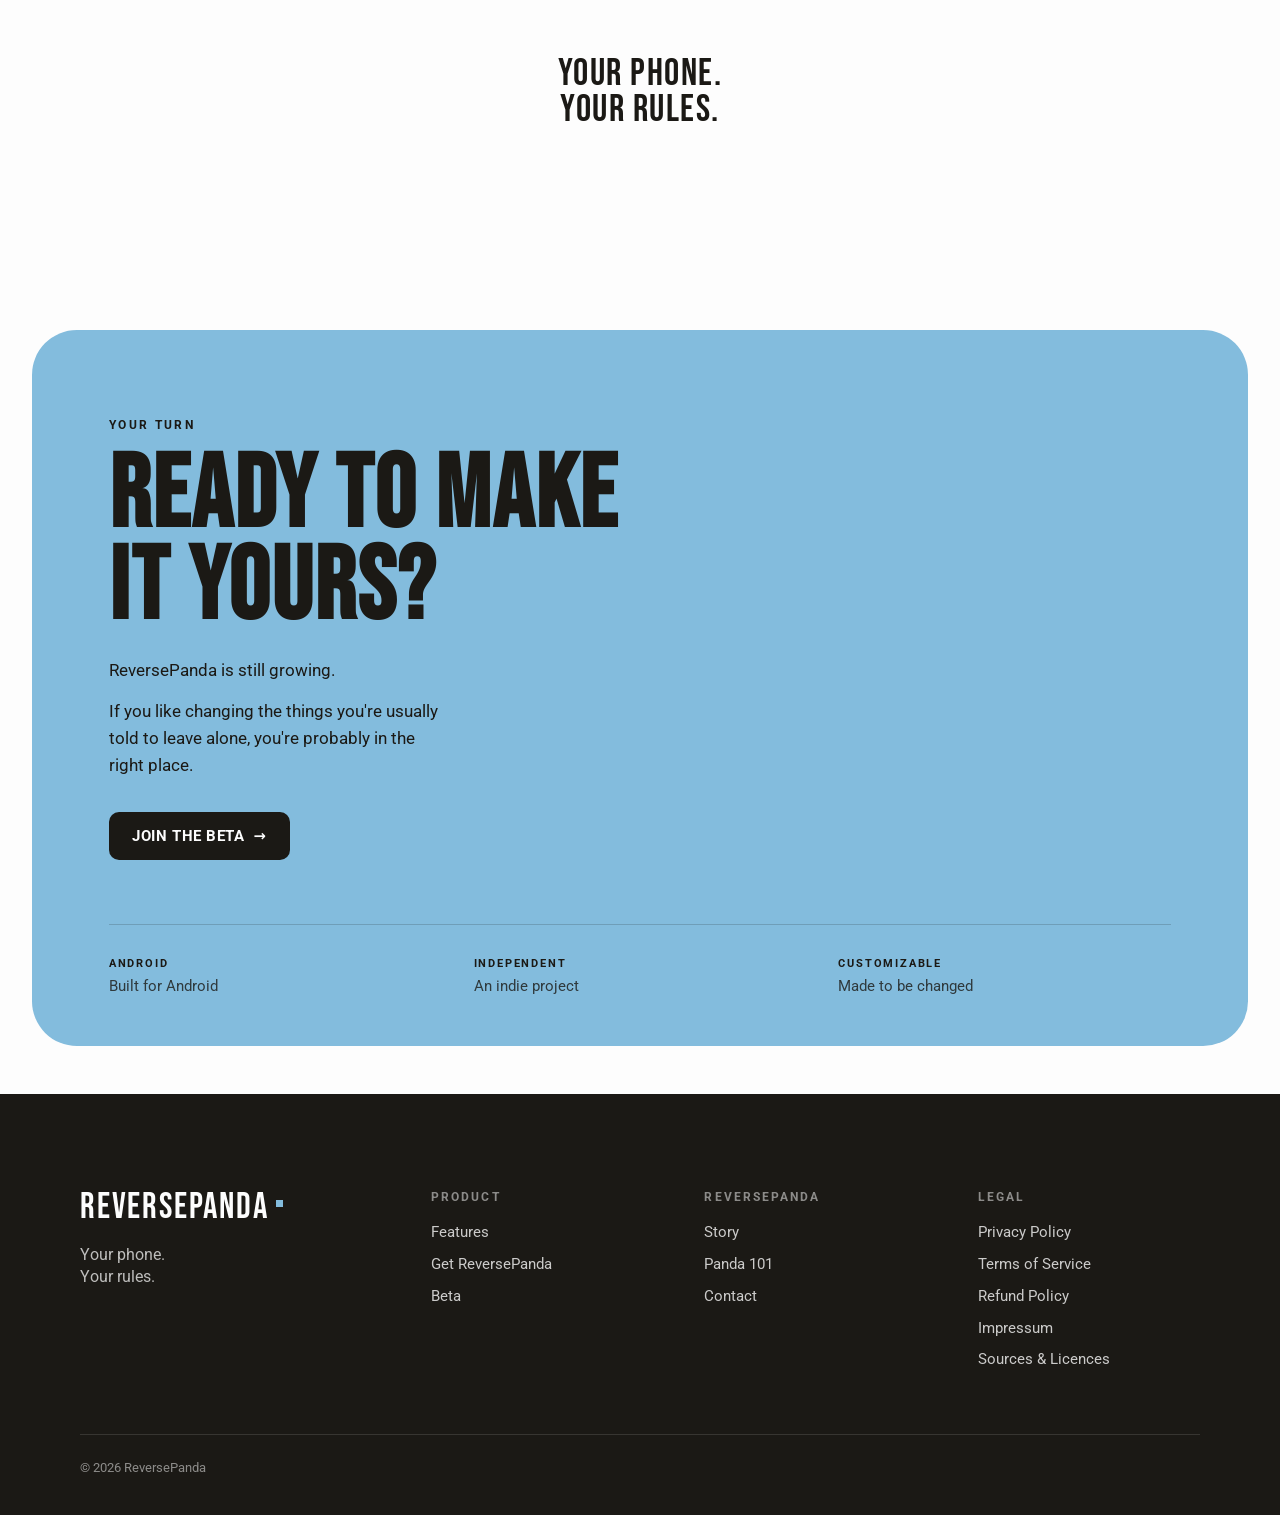
==== commit 16be90a1: "feat: add WebSite structured data for brand name recognition Co-authored-by: Cursor <cursoragent@cur" ====
--- a/index.html
+++ b/index.html
@@ -24,6 +24,15 @@
   <meta name="twitter:image:alt" content="ReversePanda: Your phone. Your rules. An Android launcher built for people who don't do defaults.">
   <link rel="icon" type="image/png" href="assets/logo/reverse-panda-logo-192.png">
   <link rel="apple-touch-icon" href="assets/logo/reverse-panda-logo-192.png">
+  <script type="application/ld+json">
+  {
+    "@context": "https://schema.org",
+    "@type": "WebSite",
+    "url": "https://reverse-panda.ch/",
+    "name": "ReversePanda",
+    "alternateName": "Reverse Panda"
+  }
+  </script>
   <link rel="preload" href="assets/fonts/bebasneue-JTUSjIg69CK48gW7PXoo9Wlhyw.woff2" as="font" type="font/woff2" crossorigin>
   <link rel="preload" href="assets/fonts/roboto-KFO7CnqEu92Fr1ME7kSn66aGLdTylUAMa3yUBA.woff2" as="font" type="font/woff2" crossorigin>
   <link rel="stylesheet" href="assets/fonts/fonts.css">
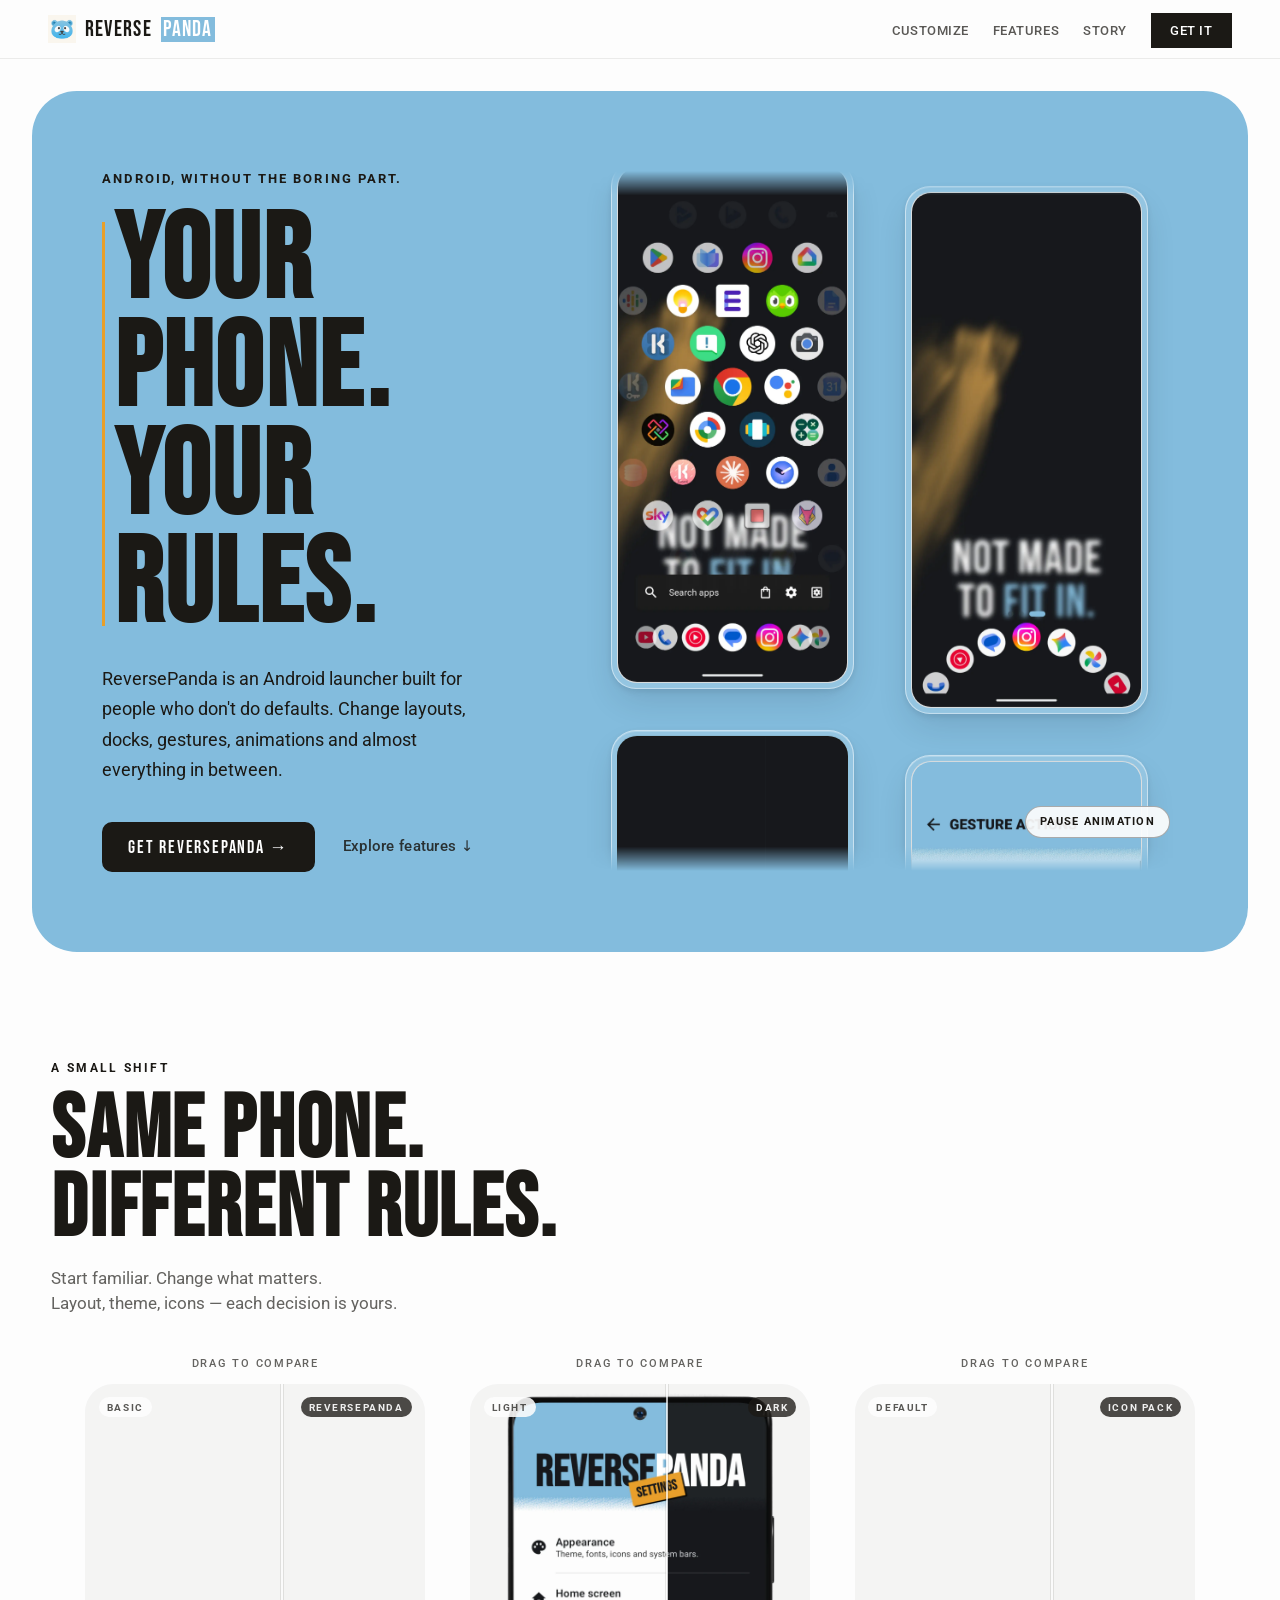
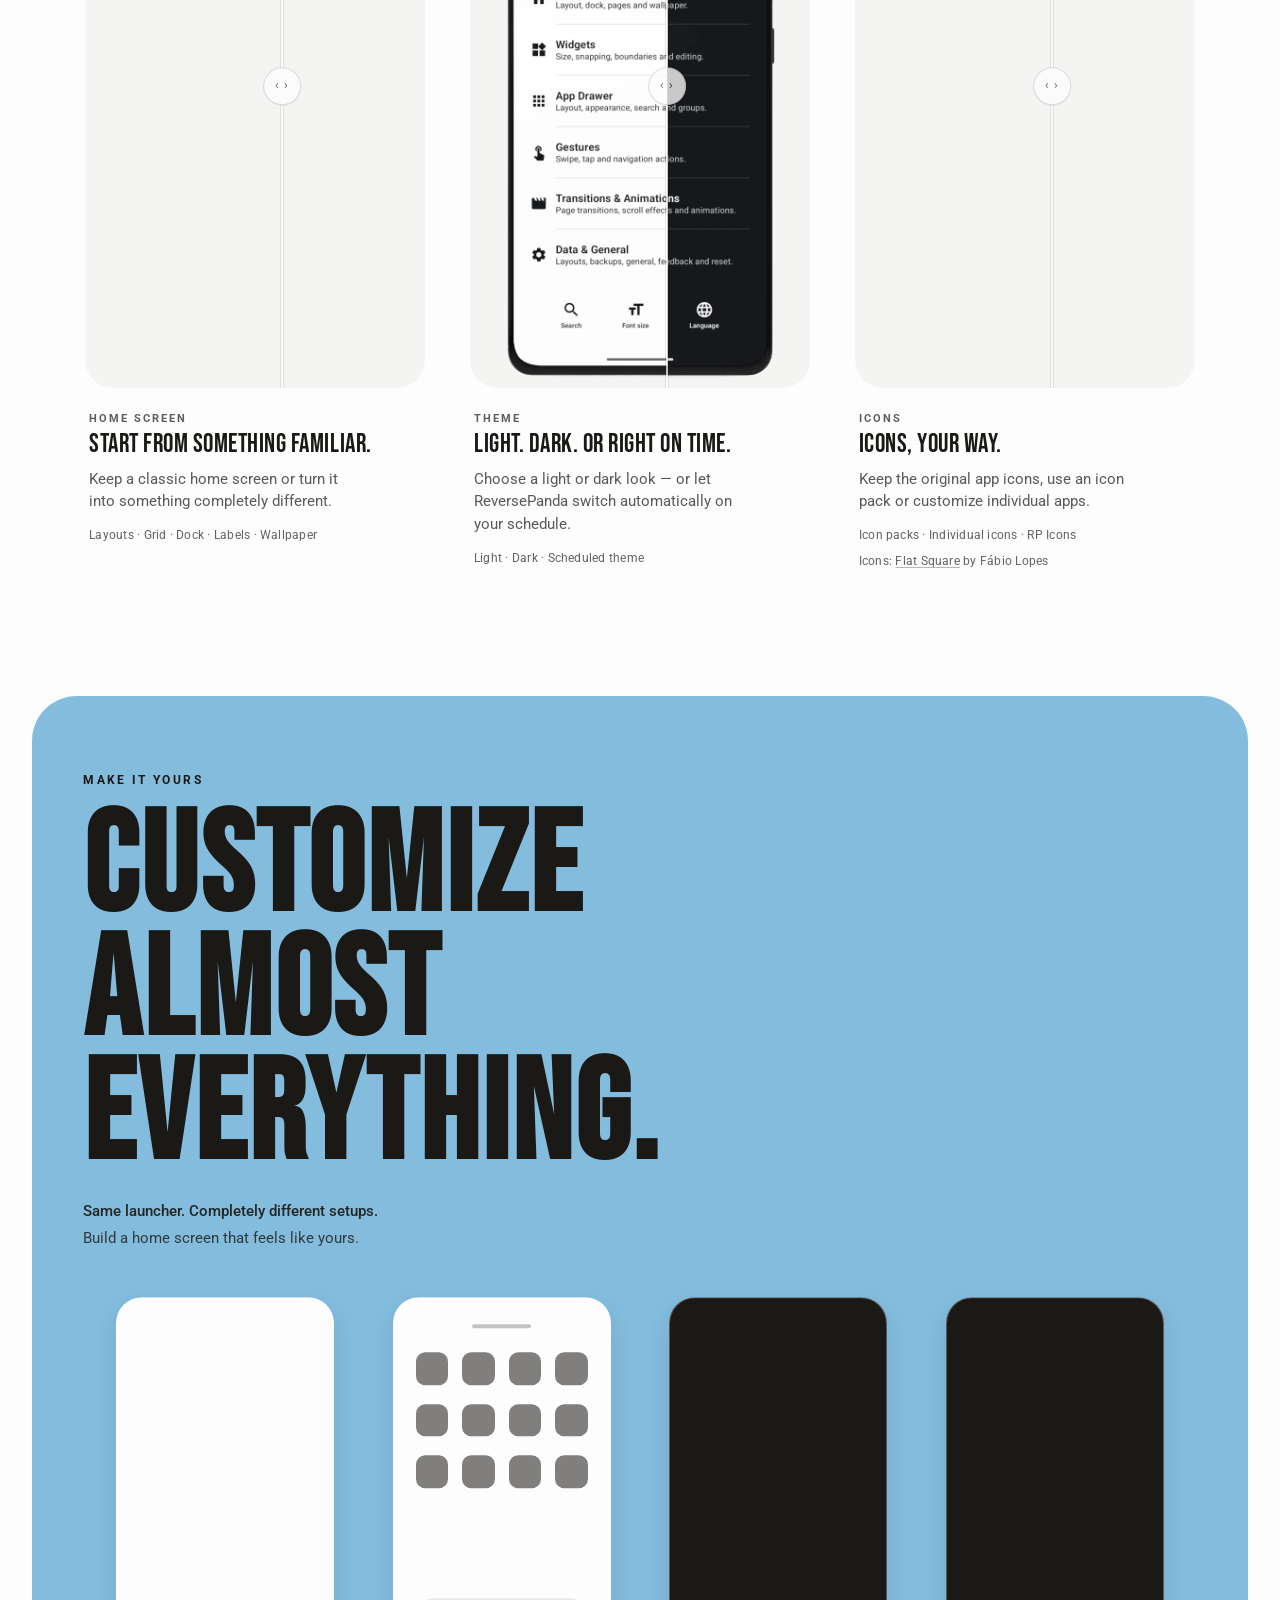
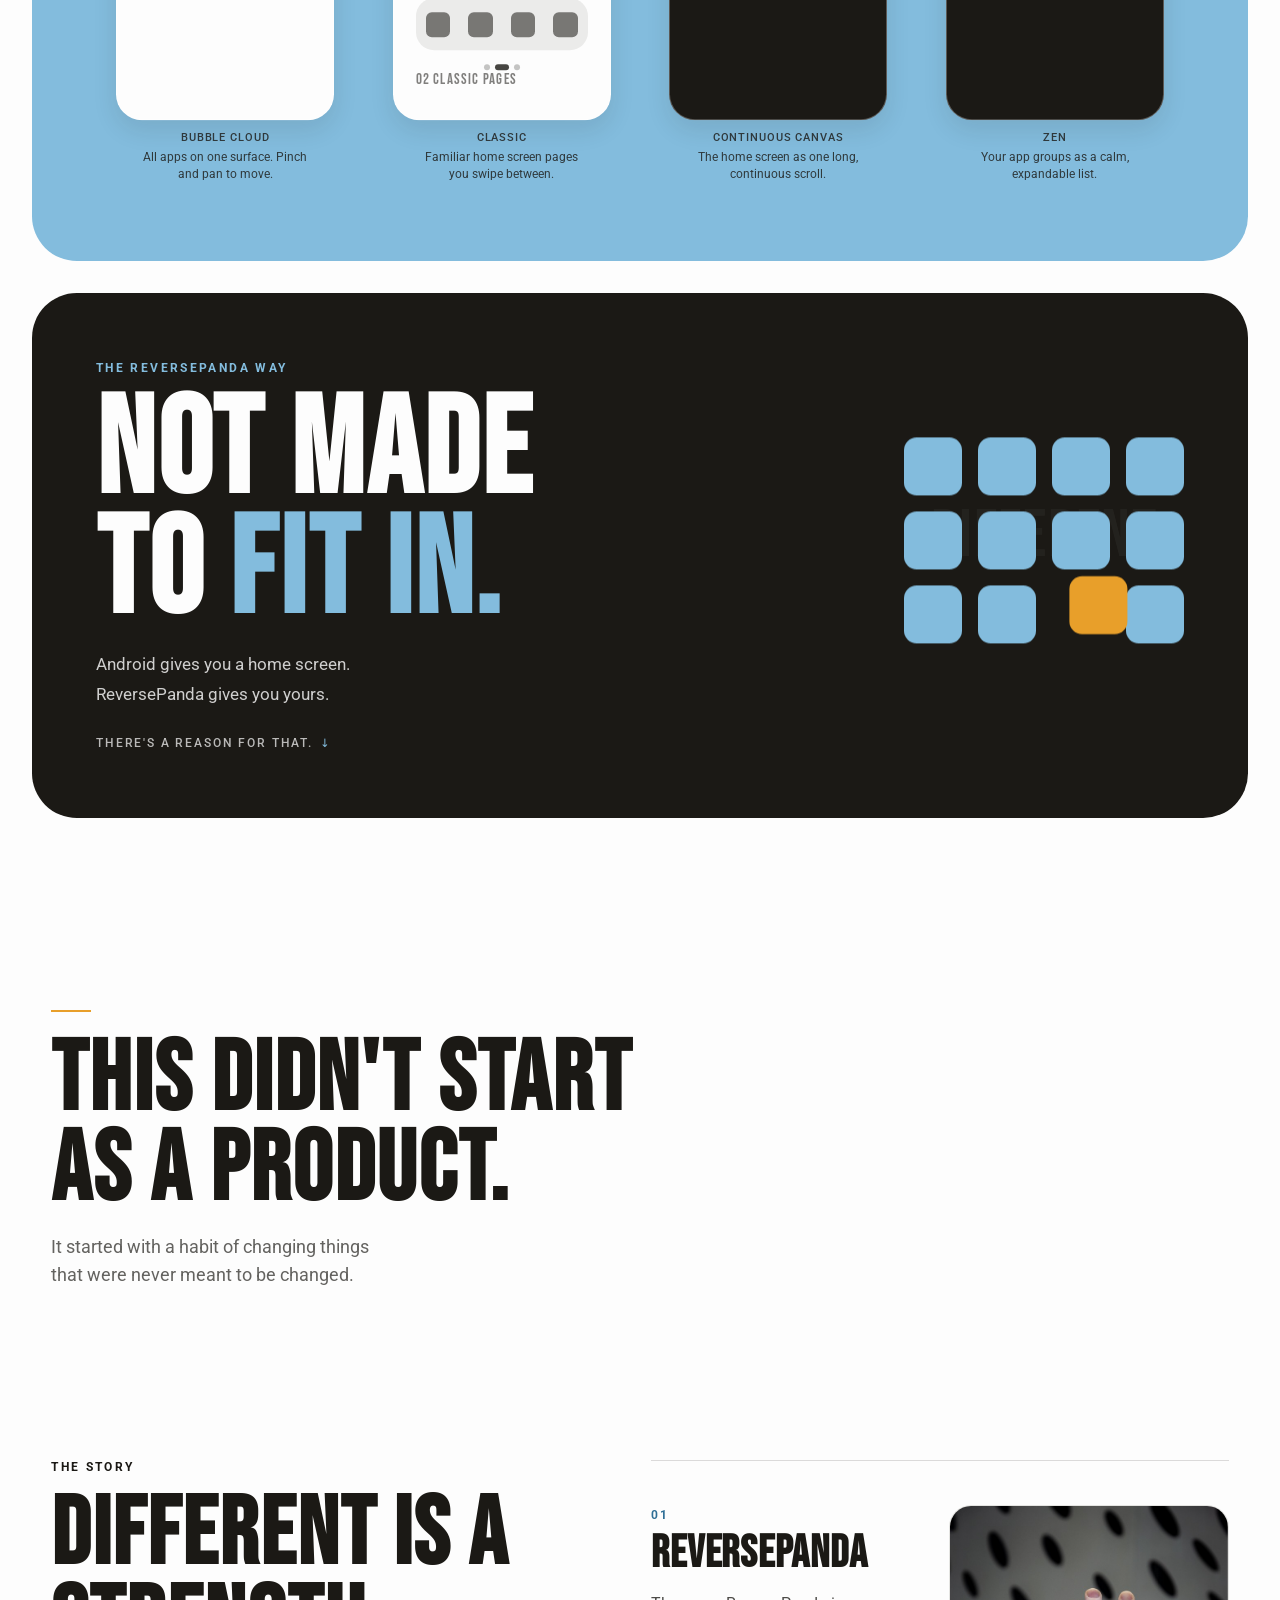
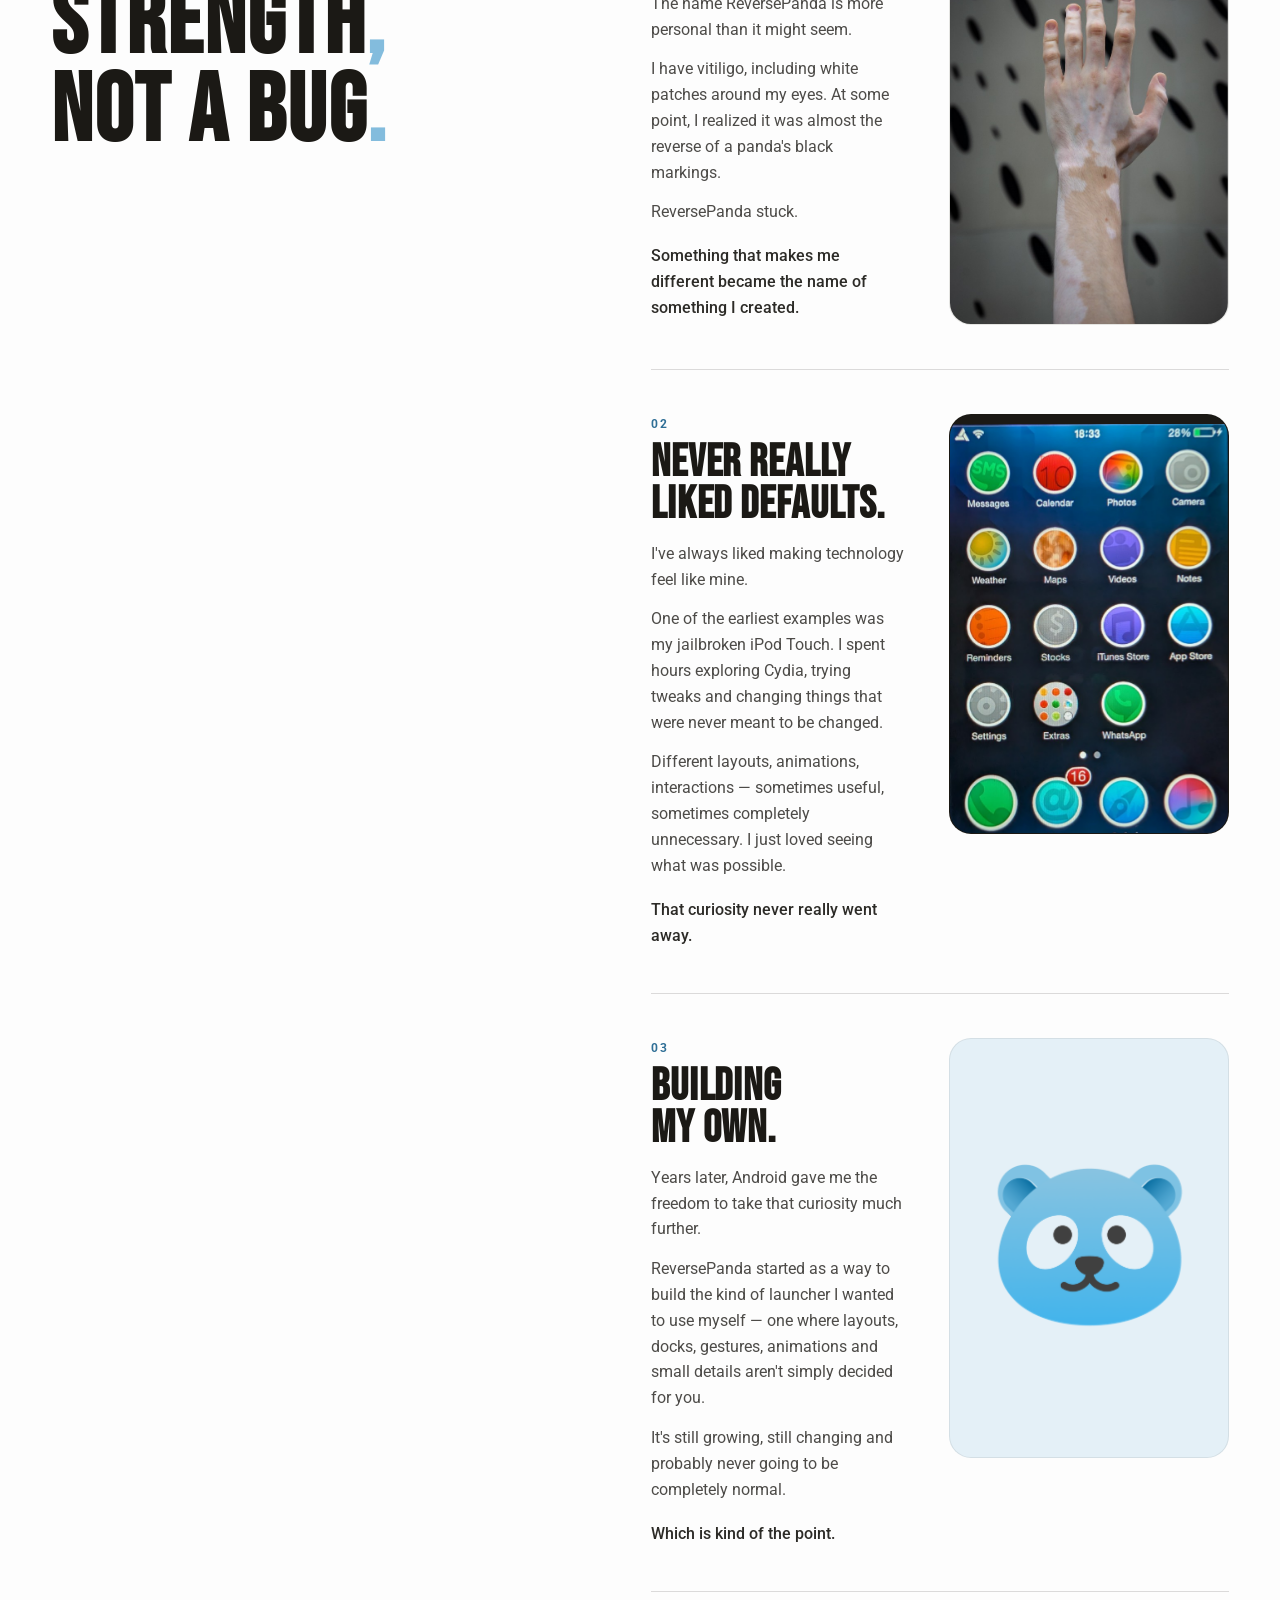
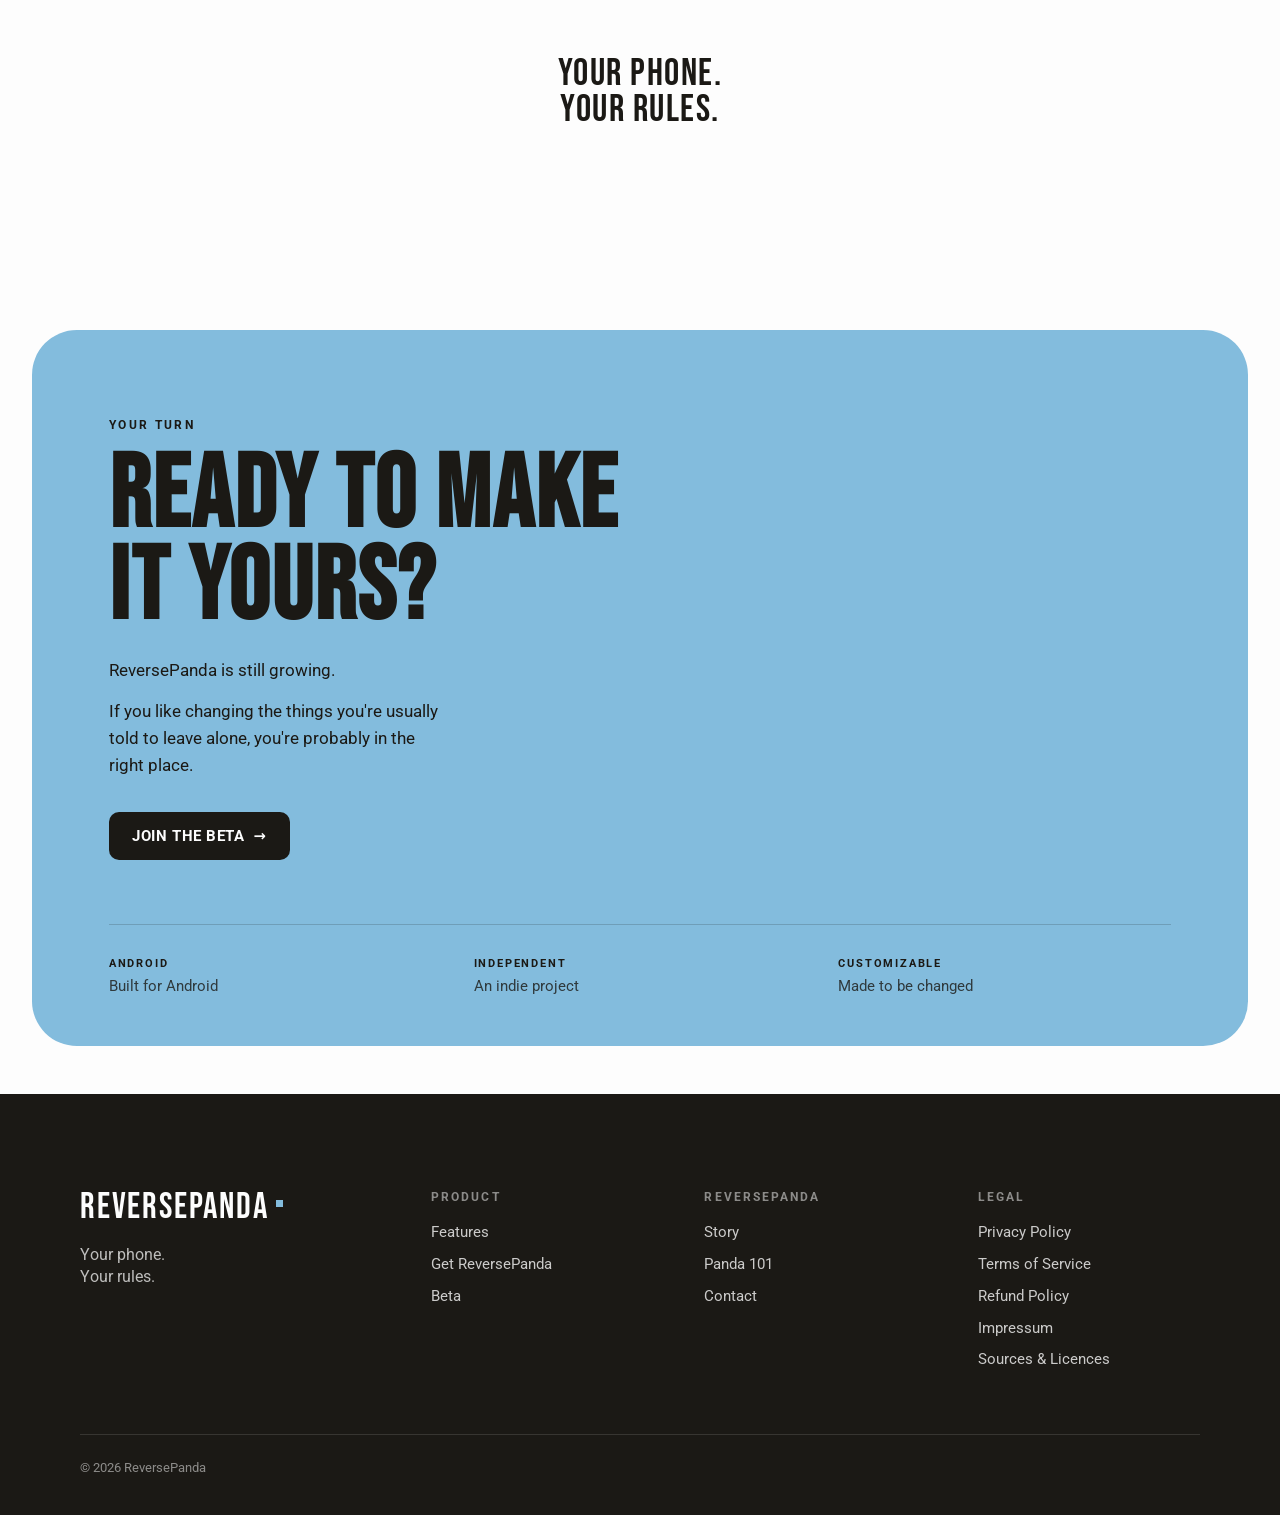
==== commit a0845e95: "fix: send beta requests to beta@reverse-panda.ch with prefilled message Co-authored-by: Cursor <curs" ====
--- a/index.html
+++ b/index.html
@@ -484,7 +484,7 @@
             <a
               class="final-cta__button reveal-item"
               data-reveal
-              href="mailto:support@reverse-panda.ch?subject=ReversePanda%20Beta"
+              href="mailto:beta@reverse-panda.ch?subject=ReversePanda%20Beta&amp;body=Hi%2C%0A%0AI%27d%20like%20to%20join%20the%20ReversePanda%20beta."
             >
               JOIN THE BETA <span class="final-cta__button-arrow" aria-hidden="true">→</span>
             </a>
@@ -528,7 +528,7 @@
             <li><a href="#compare">Features</a></li>
             <li><a href="#download">Get ReversePanda</a></li>
             <li>
-              <a href="mailto:support@reverse-panda.ch?subject=ReversePanda%20Beta">Beta</a>
+              <a href="mailto:beta@reverse-panda.ch?subject=ReversePanda%20Beta&amp;body=Hi%2C%0A%0AI%27d%20like%20to%20join%20the%20ReversePanda%20beta.">Beta</a>
             </li>
           </ul>
         </nav>
--- a/styles.css
+++ b/styles.css
@@ -1600,7 +1600,7 @@
   border-radius: clamp(20px, 2.5vw, 28px);
   overflow: hidden;
   background: rgba(27, 25, 21, 0.04);
-  touch-action: none;
+  touch-action: pan-y;
   user-select: none;
   cursor: ew-resize;
 }
@@ -1700,15 +1700,17 @@
   box-shadow: 0 1px 0 rgba(27, 25, 21, 0.06);
   display: grid;
   place-items: center;
-  pointer-events: none;
+  pointer-events: auto;
+  touch-action: pan-y;
   cursor: ew-resize;
   transition: transform 0.2s ease, border-color 0.2s ease, box-shadow 0.2s ease;
 }
 
+/* Invisible touch target of at least 48px around the handle. */
 .theme-compare__handle::before {
   content: "";
   position: absolute;
-  inset: -18px;
+  inset: min(0px, calc((100% - 48px) / 2));
 }
 
 .theme-compare.is-dragging .theme-compare__handle,
@@ -3988,10 +3990,6 @@
     height: 2.6rem;
   }
 
-  .theme-compare__handle::before {
-    inset: -22px;
-  }
-
   .story-bridge {
     padding-top: clamp(3.5rem, 12vw, 5.5rem);
   }
